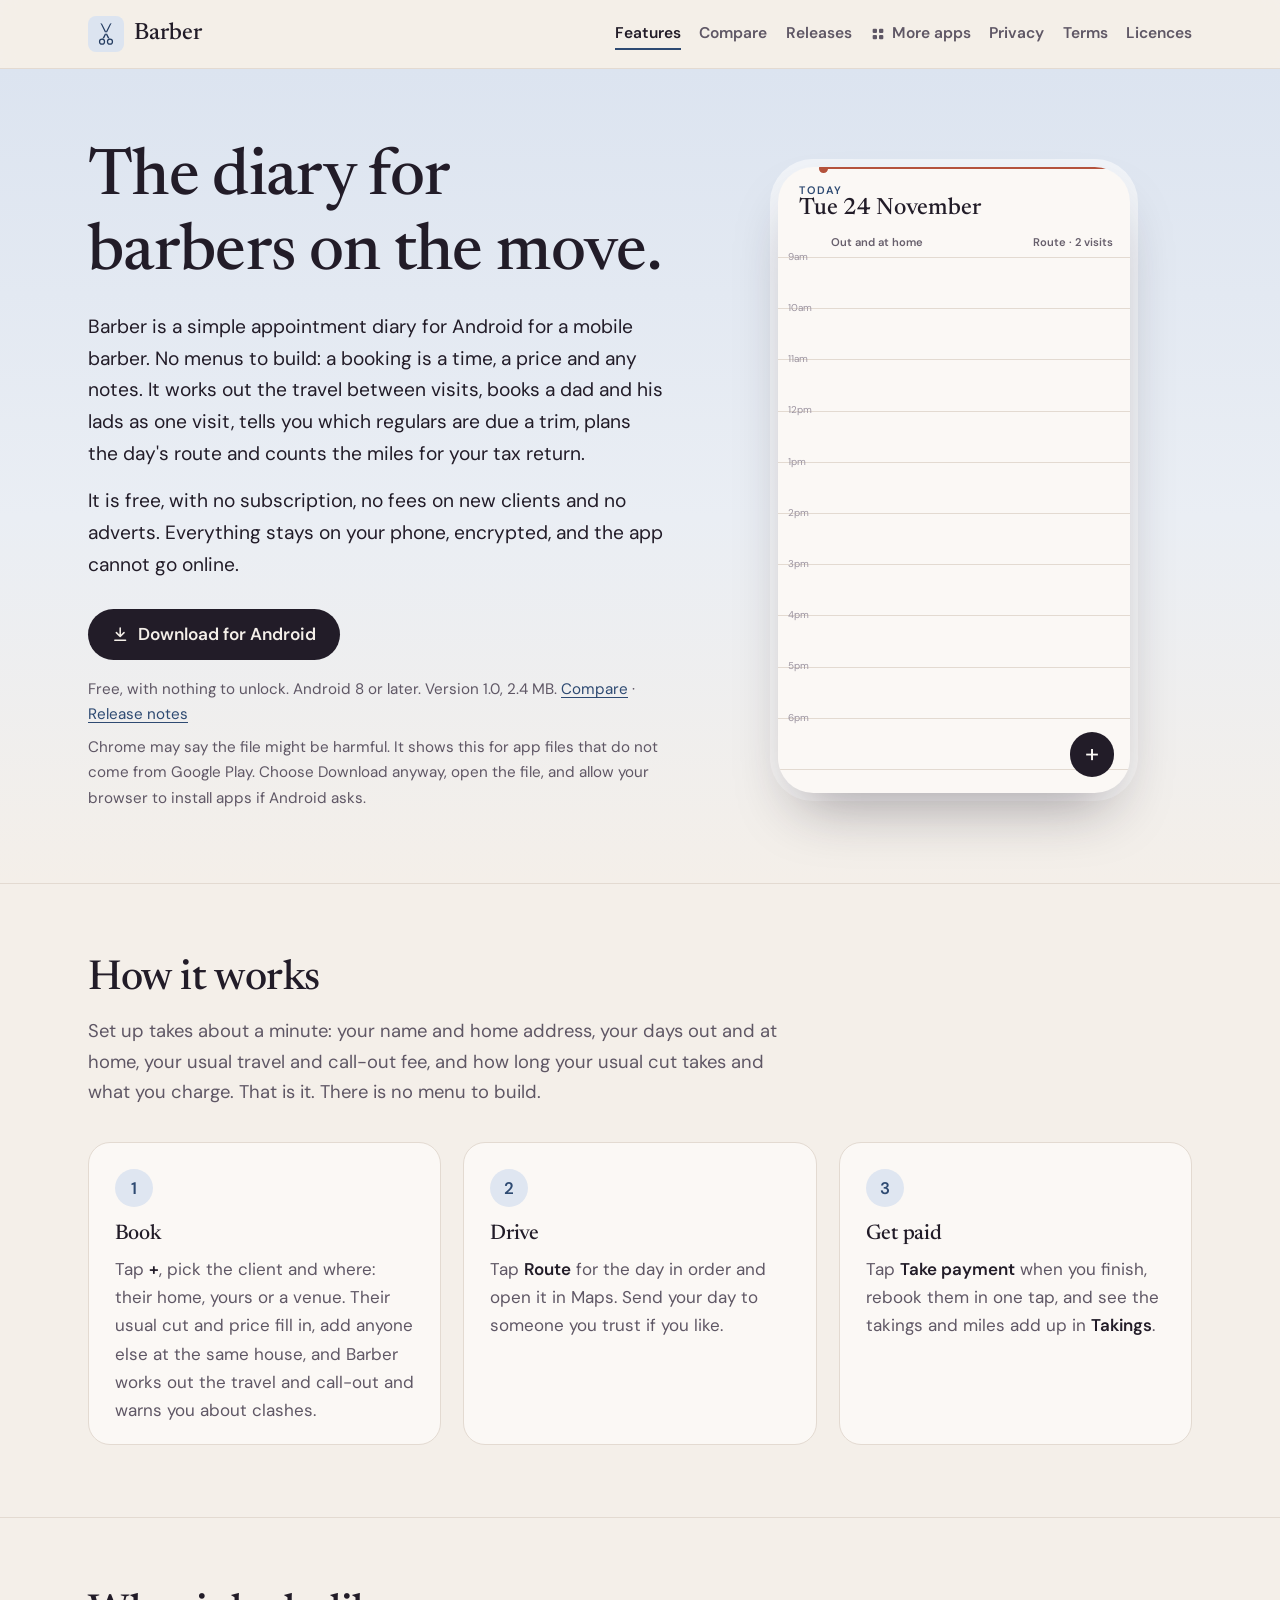
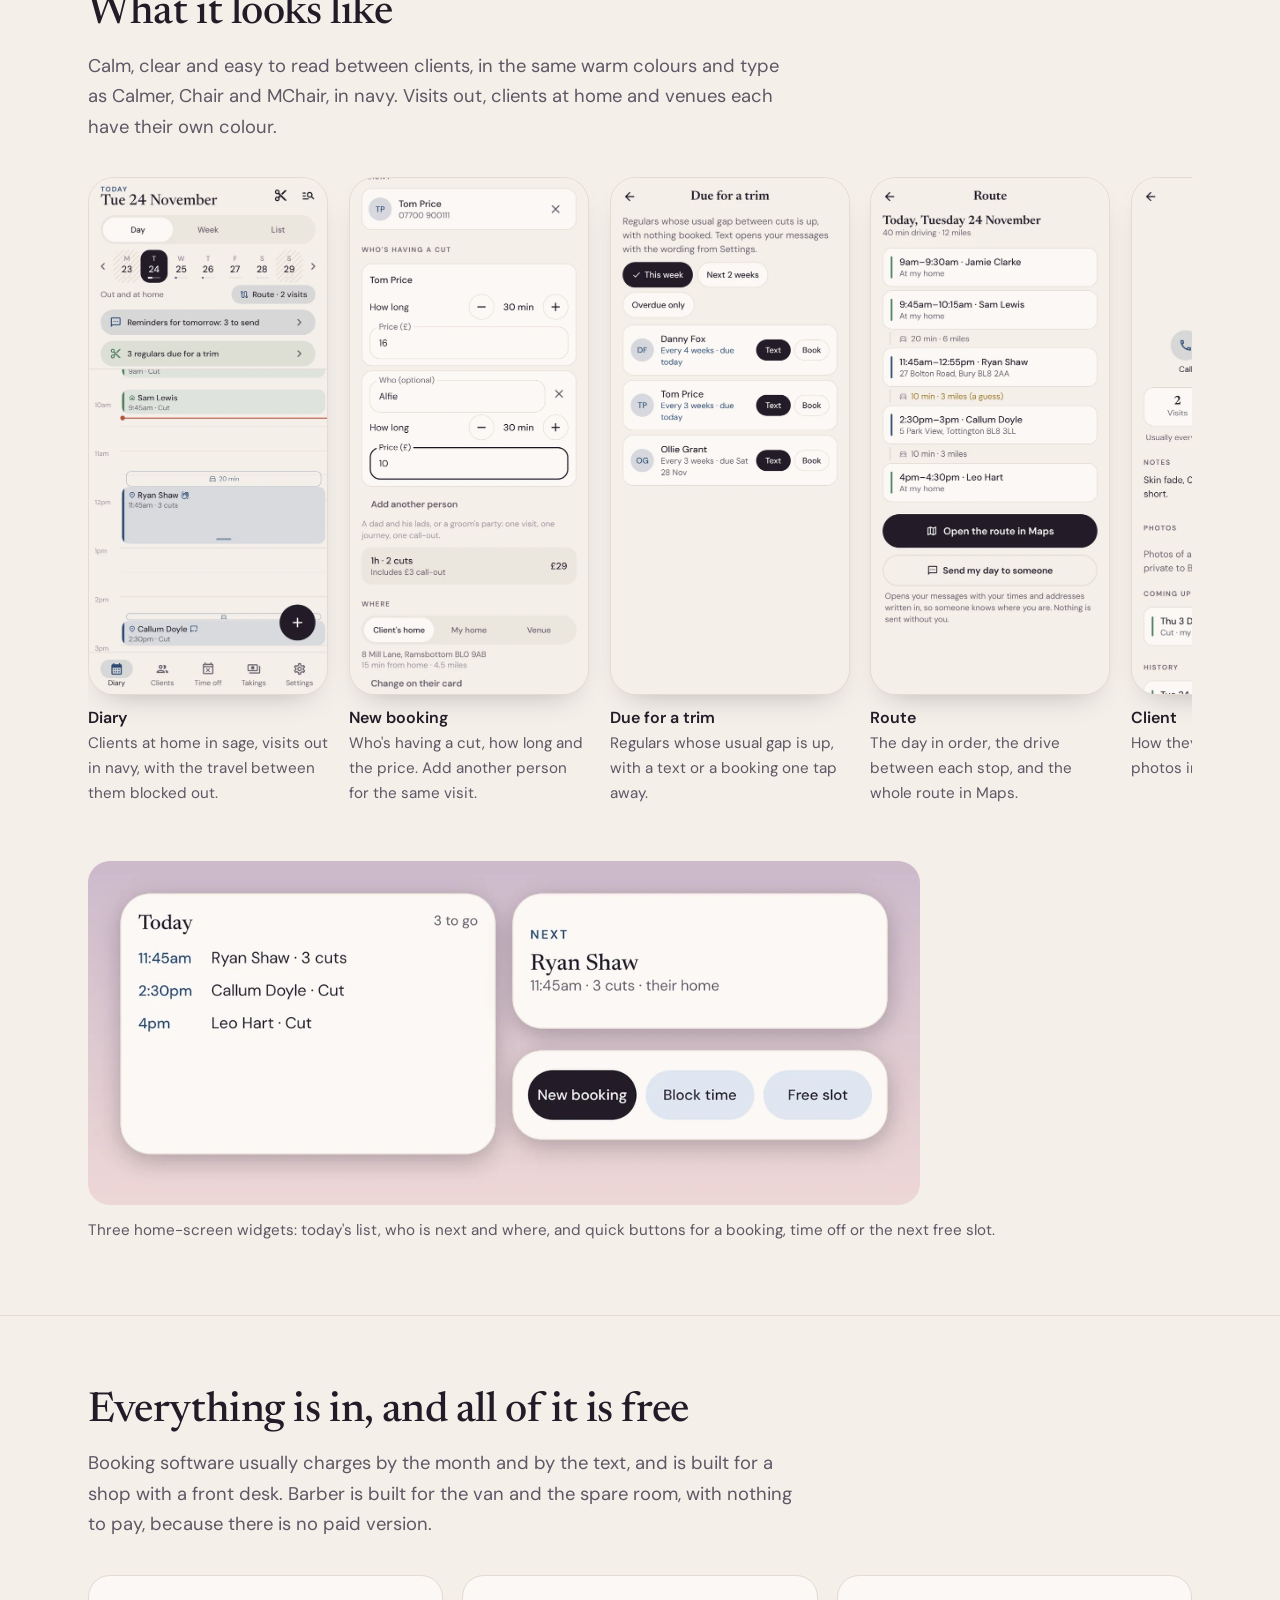
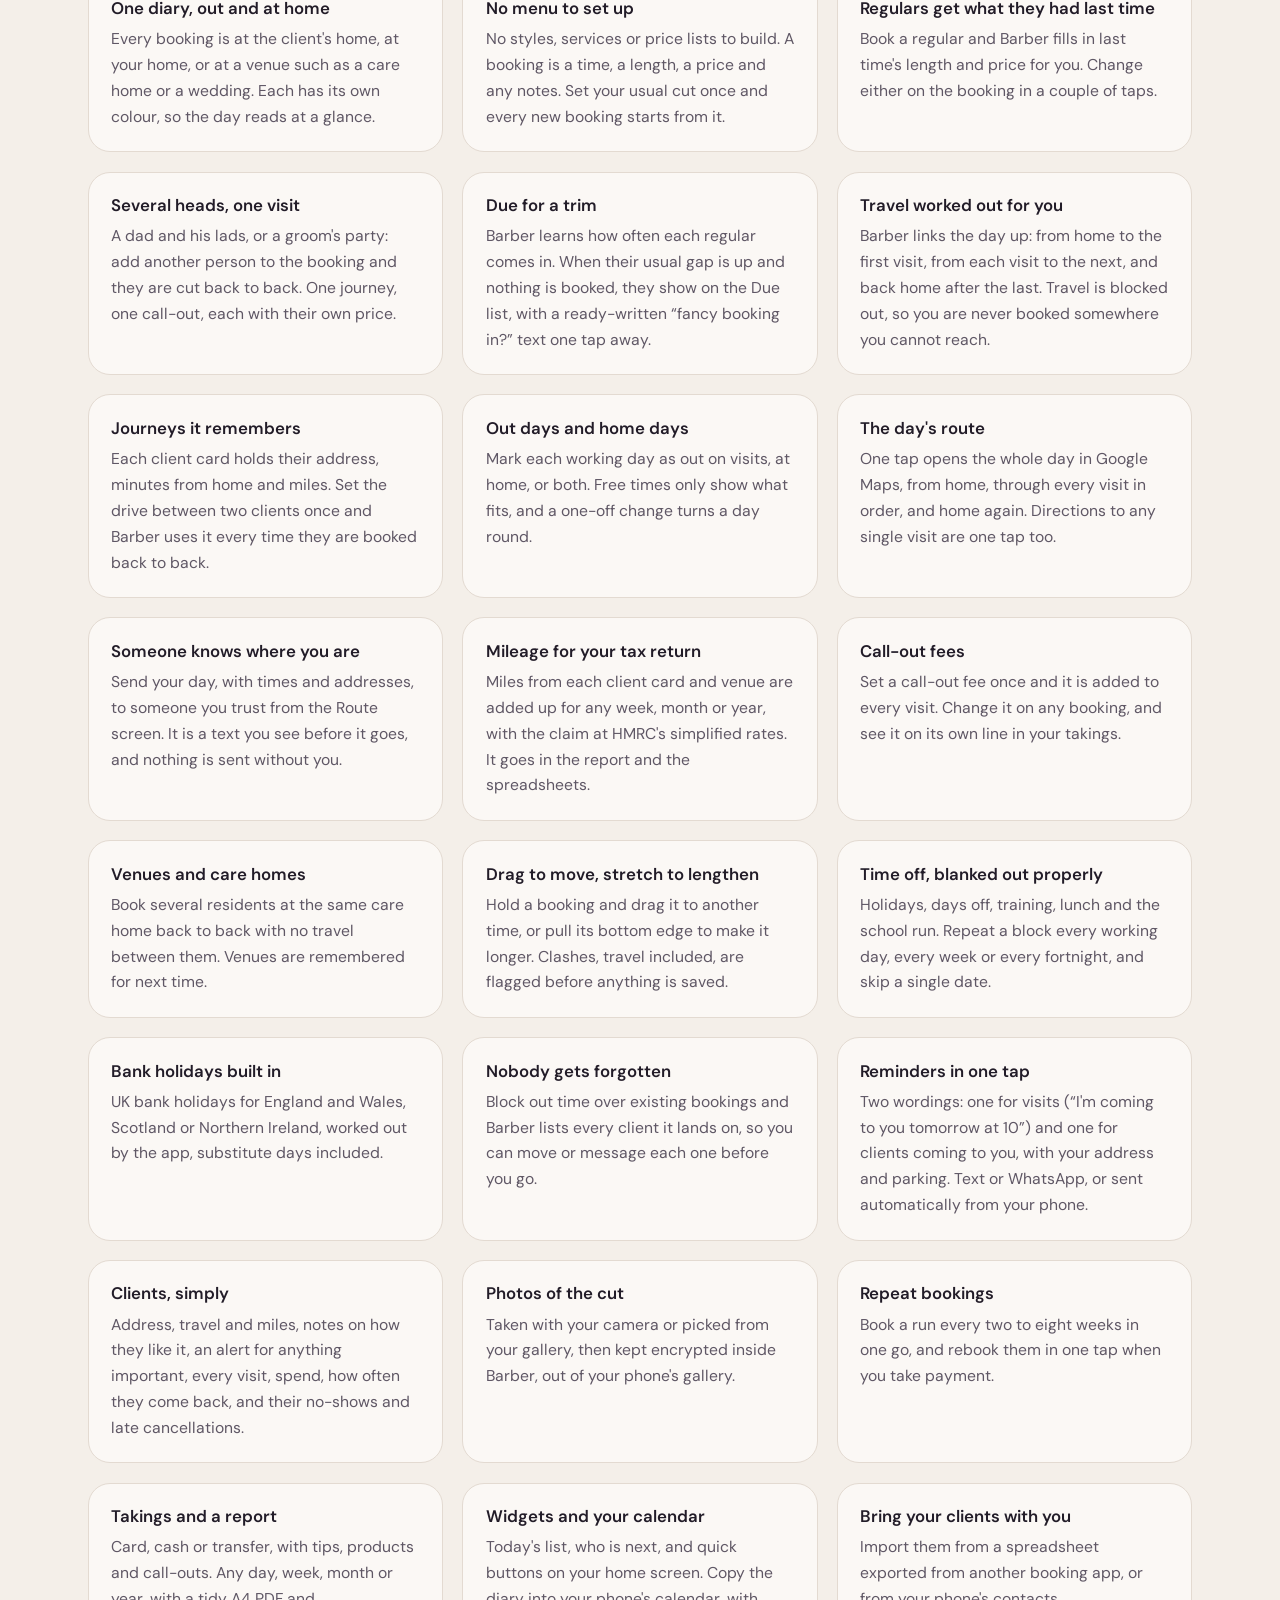
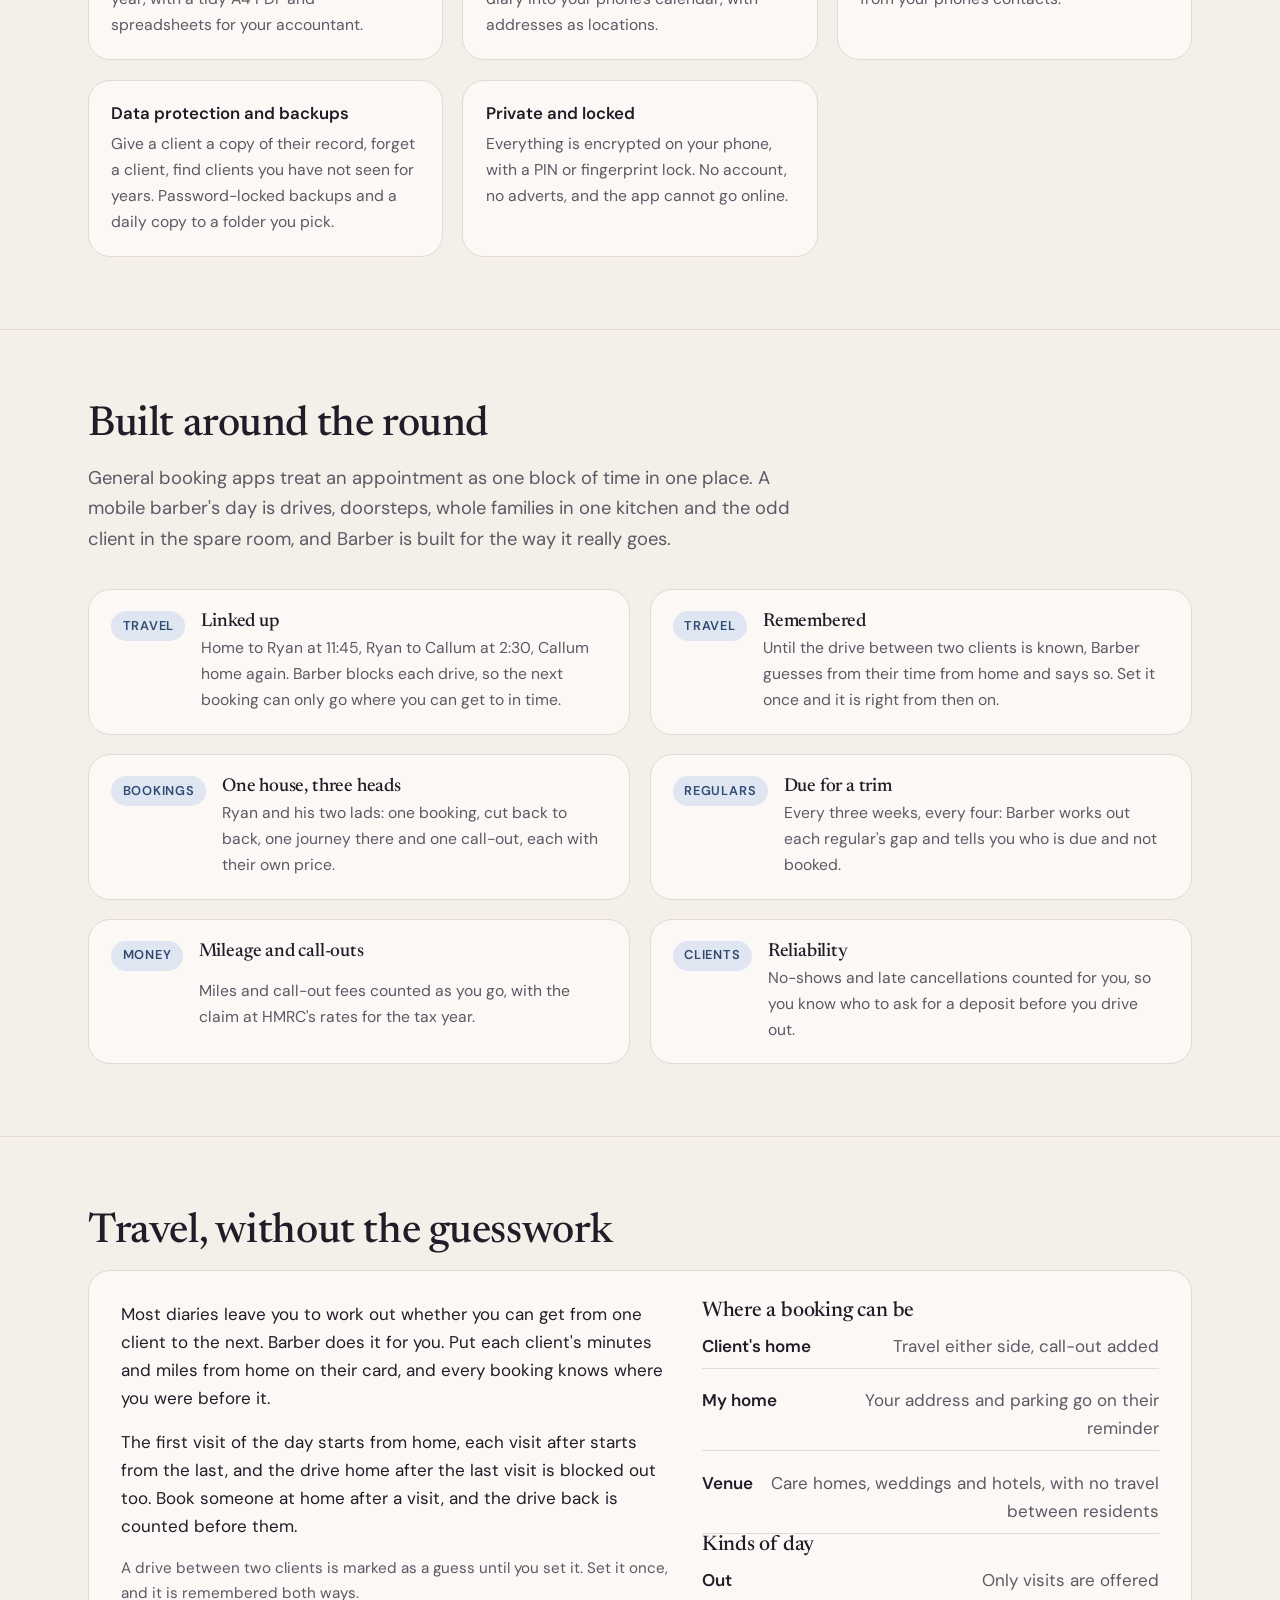
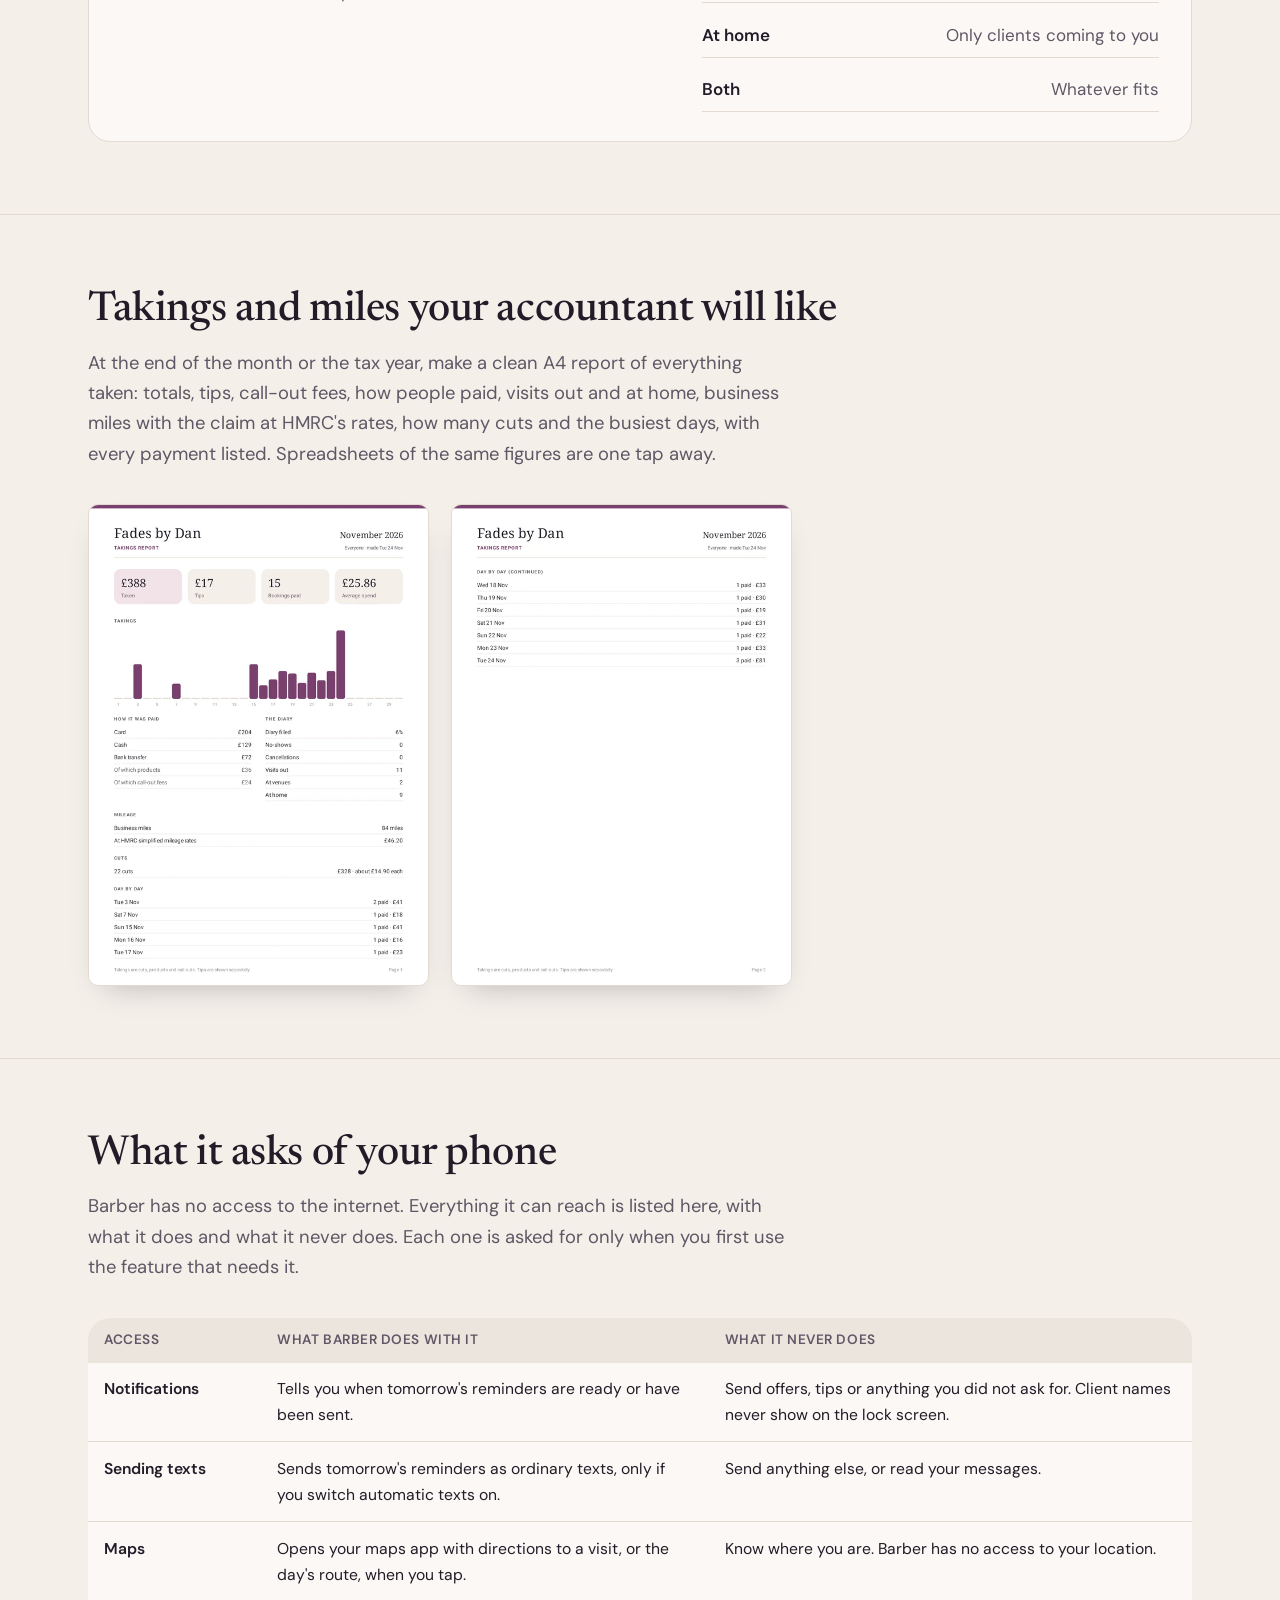
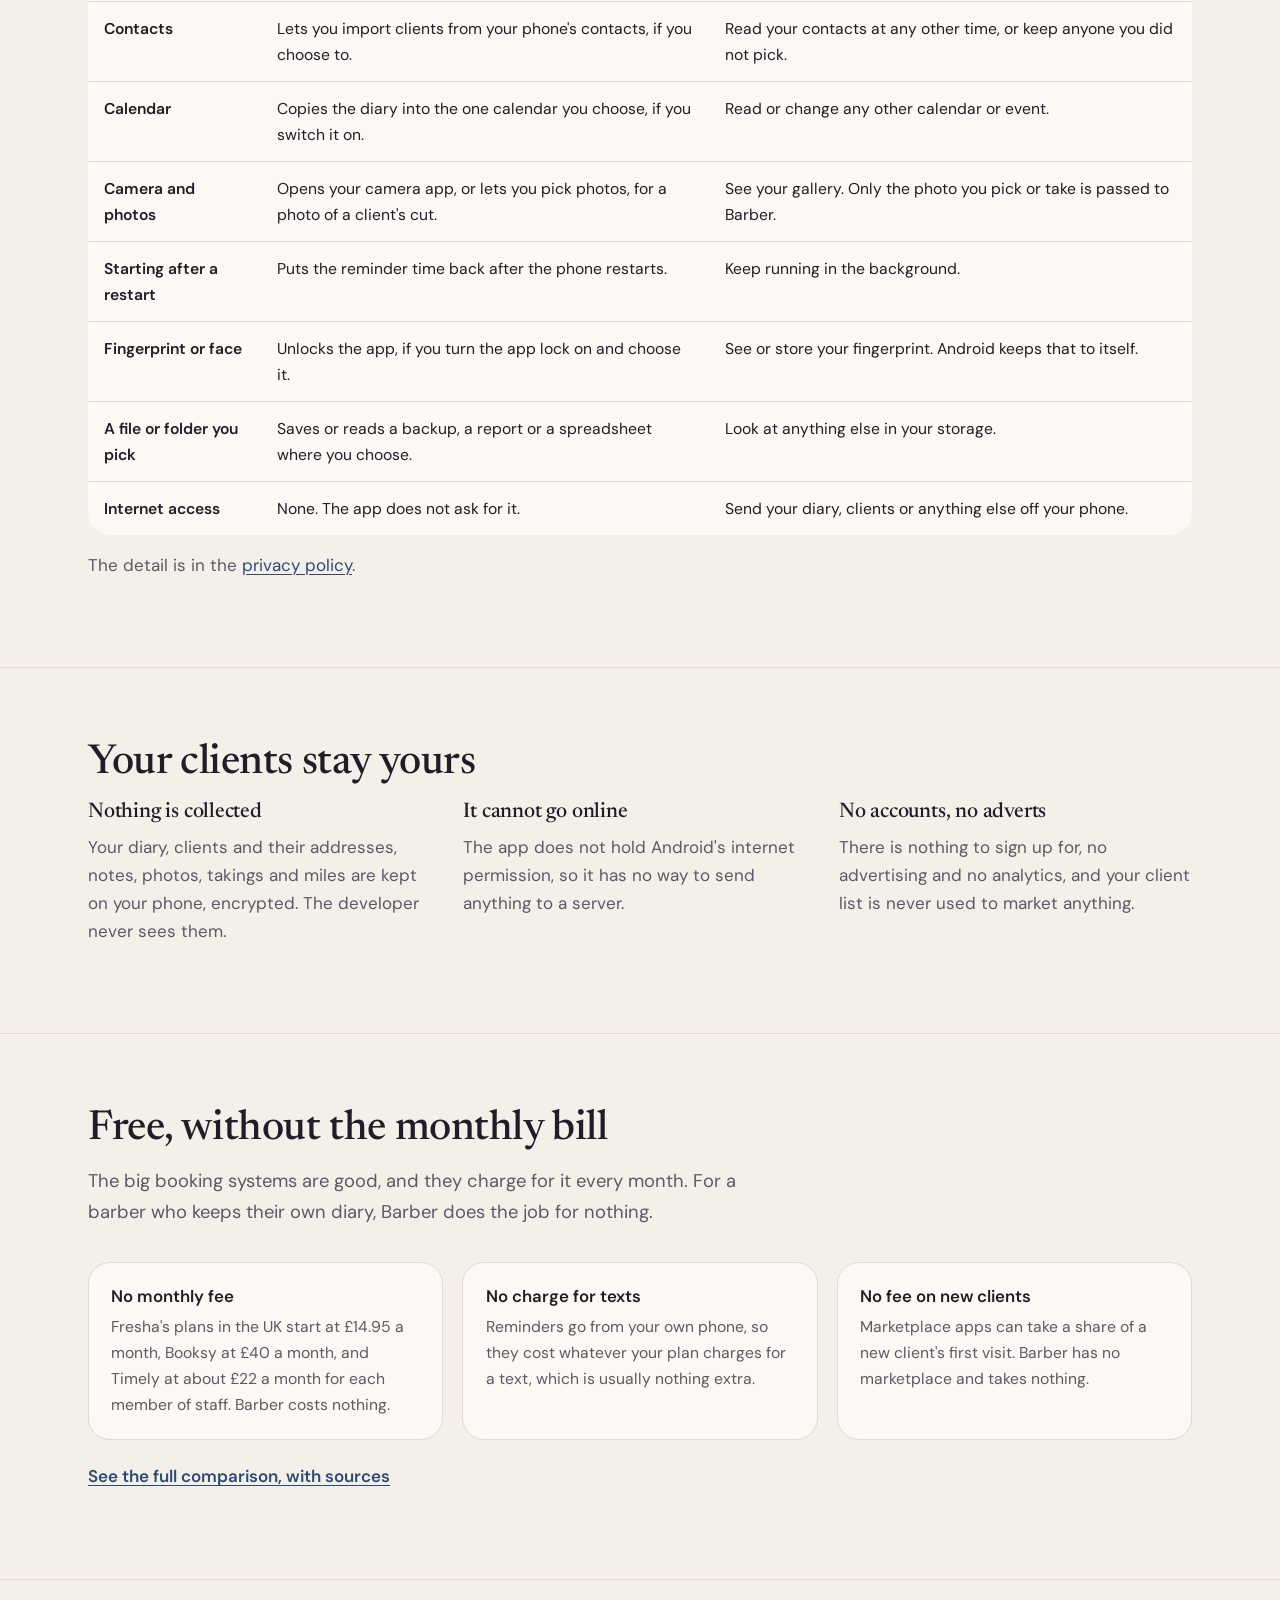
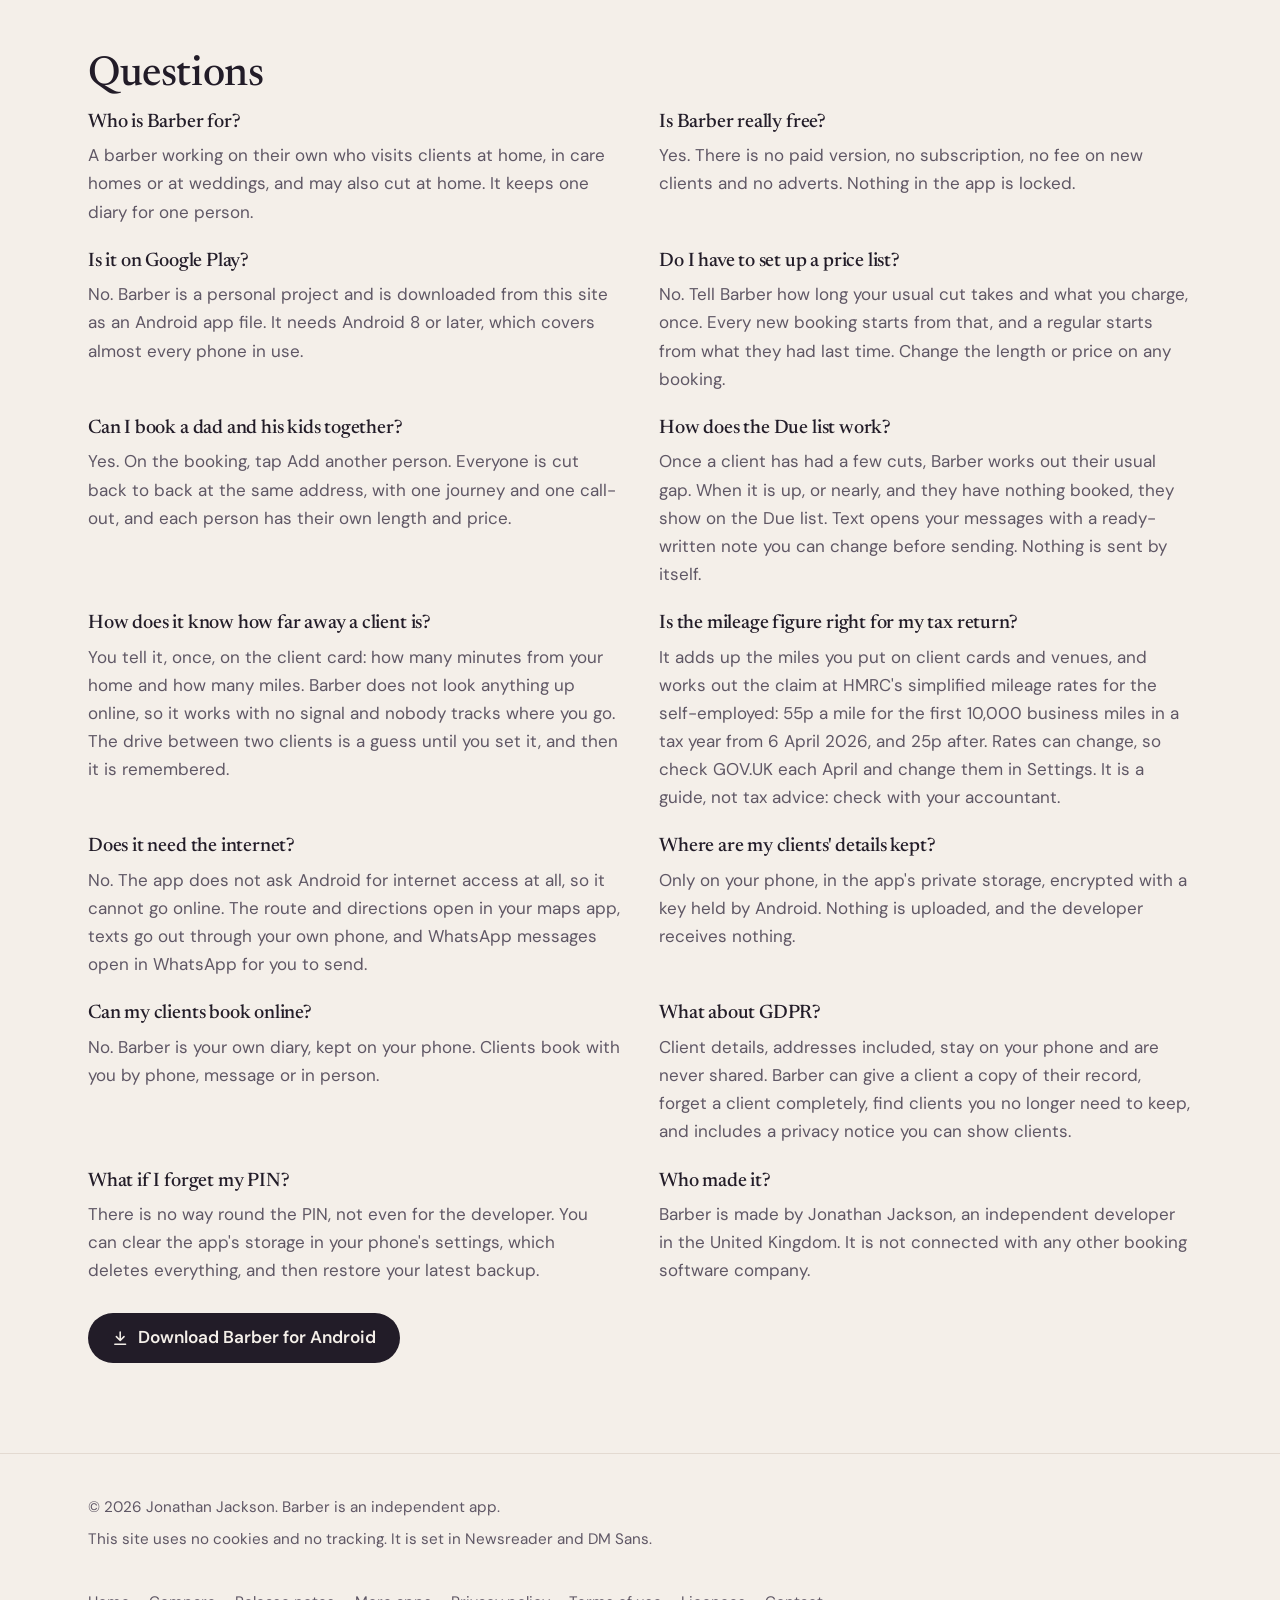
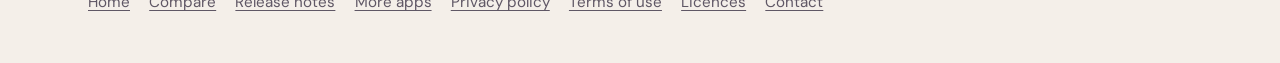
==== index.html @ 3f48601d "Barber website" ====
<!DOCTYPE html>
<html lang="en-GB">
<head>
<meta charset="utf-8">
<meta name="viewport" content="width=device-width, initial-scale=1">
<title>Barber: the free appointment diary for mobile barbers, for Android</title>
<meta name="description" content="Barber is a free, simple appointment diary for mobile barbers on Android. No menu to set up, several heads on one visit, regulars due a trim, travel between visits, the day&#x27;s route, mileage at HMRC rates and call-out fees. No subscription, no adverts, no account.">
<meta name="author" content="Jonathan Jackson">
<link rel="canonical" href="https://customgpter.github.io/barber/">
<meta name="theme-color" content="#f4efe9" media="(prefers-color-scheme: light)">
<meta name="theme-color" content="#17141b" media="(prefers-color-scheme: dark)">
<meta property="og:type" content="website">
<meta property="og:site_name" content="Barber">
<meta property="og:title" content="Barber: the free appointment diary for mobile barbers, for Android">
<meta property="og:description" content="Barber is a free, simple appointment diary for mobile barbers on Android. No menu to set up, several heads on one visit, regulars due a trim, travel between visits, the day&#x27;s route, mileage at HMRC rates and call-out fees. No subscription, no adverts, no account.">
<meta property="og:url" content="https://customgpter.github.io/barber/">
<meta property="og:image" content="https://customgpter.github.io/barber/assets/og.png">
<meta property="og:image:width" content="1200">
<meta property="og:image:height" content="630">
<meta property="og:image:alt" content="The Barber icon and name beside its diary and client screens">
<meta property="og:locale" content="en_GB">
<meta name="twitter:card" content="summary_large_image">
<link rel="icon" href="assets/favicon.svg" type="image/svg+xml">
<link rel="apple-touch-icon" href="assets/apple-touch-icon.png">
<link rel="preload" href="assets/fonts/newsreader-500.woff2" as="font" type="font/woff2" crossorigin>
<link rel="preload" href="assets/fonts/dmsans-400.woff2" as="font" type="font/woff2" crossorigin>
<link rel="stylesheet" href="assets/site.css?v=1">
<script type="application/ld+json">{"@context":"https://schema.org","@type":"SoftwareApplication","name":"Barber","url":"https://customgpter.github.io/barber/","description":"Barber is a free, simple appointment diary for mobile barbers on Android: visits out, clients at home and venues in one diary, no menu to set up, several people on one visit, a Due for a trim list, travel between visits worked out, out days and home days, the day's route in Maps, mileage at HMRC rates, call-out fees, photos, takings with a PDF report, widgets and password-locked backups. It cannot go online.","applicationCategory":"BusinessApplication","applicationSubCategory":"Mobile barber appointment diary","operatingSystem":"Android 8.0 or later","softwareVersion":"1.0","downloadUrl":"https://github.com/CustomGPTer/barber/releases/latest/download/Barber.apk","releaseNotes":"https://customgpter.github.io/barber/releases.html","offers":{"@type":"Offer","price":"0","priceCurrency":"GBP"},"inLanguage":"en-GB","image":"https://customgpter.github.io/barber/assets/og.png","screenshot":["https://customgpter.github.io/barber/assets/shots/diary.webp","https://customgpter.github.io/barber/assets/shots/booking.webp","https://customgpter.github.io/barber/assets/shots/due.webp","https://customgpter.github.io/barber/assets/shots/route.webp"],"featureList":["One diary, out and at home","No menu to set up","Regulars get what they had last time","Several heads, one visit","Due for a trim","Travel worked out for you","Journeys it remembers","Out days and home days","The day's route","Someone knows where you are","Mileage for your tax return","Call-out fees","Venues and care homes","Drag to move, stretch to lengthen","Time off, blanked out properly","Bank holidays built in","Nobody gets forgotten","Reminders in one tap","Clients, simply","Photos of the cut","Repeat bookings","Takings and a report","Widgets and your calendar","Bring your clients with you","Data protection and backups","Private and locked","No adverts, no account, no internet access"],"author":{"@type":"Person","name":"Jonathan Jackson"}}</script>
<script type="application/ld+json">{"@context":"https://schema.org","@type":"WebSite","name":"Barber","url":"https://customgpter.github.io/barber/","inLanguage":"en-GB"}</script>
<script type="application/ld+json">{"@context":"https://schema.org","@type":"FAQPage","mainEntity":[{"@type":"Question","name":"Who is Barber for?","acceptedAnswer":{"@type":"Answer","text":"A barber working on their own who visits clients at home, in care homes or at weddings, and may also cut at home. It keeps one diary for one person."}},{"@type":"Question","name":"Is Barber really free?","acceptedAnswer":{"@type":"Answer","text":"Yes. There is no paid version, no subscription, no fee on new clients and no adverts. Nothing in the app is locked."}},{"@type":"Question","name":"Is it on Google Play?","acceptedAnswer":{"@type":"Answer","text":"No. Barber is a personal project and is downloaded from this site as an Android app file. It needs Android 8 or later, which covers almost every phone in use."}},{"@type":"Question","name":"Do I have to set up a price list?","acceptedAnswer":{"@type":"Answer","text":"No. Tell Barber how long your usual cut takes and what you charge, once. Every new booking starts from that, and a regular starts from what they had last time. Change the length or price on any booking."}},{"@type":"Question","name":"Can I book a dad and his kids together?","acceptedAnswer":{"@type":"Answer","text":"Yes. On the booking, tap Add another person. Everyone is cut back to back at the same address, with one journey and one call-out, and each person has their own length and price."}},{"@type":"Question","name":"How does the Due list work?","acceptedAnswer":{"@type":"Answer","text":"Once a client has had a few cuts, Barber works out their usual gap. When it is up, or nearly, and they have nothing booked, they show on the Due list. Text opens your messages with a ready-written note you can change before sending. Nothing is sent by itself."}},{"@type":"Question","name":"How does it know how far away a client is?","acceptedAnswer":{"@type":"Answer","text":"You tell it, once, on the client card: how many minutes from your home and how many miles. Barber does not look anything up online, so it works with no signal and nobody tracks where you go. The drive between two clients is a guess until you set it, and then it is remembered."}},{"@type":"Question","name":"Is the mileage figure right for my tax return?","acceptedAnswer":{"@type":"Answer","text":"It adds up the miles you put on client cards and venues, and works out the claim at HMRC's simplified mileage rates for the self-employed: 55p a mile for the first 10,000 business miles in a tax year from 6 April 2026, and 25p after. Rates can change, so check GOV.UK each April and change them in Settings. It is a guide, not tax advice: check with your accountant."}},{"@type":"Question","name":"Does it need the internet?","acceptedAnswer":{"@type":"Answer","text":"No. The app does not ask Android for internet access at all, so it cannot go online. The route and directions open in your maps app, texts go out through your own phone, and WhatsApp messages open in WhatsApp for you to send."}},{"@type":"Question","name":"Where are my clients' details kept?","acceptedAnswer":{"@type":"Answer","text":"Only on your phone, in the app's private storage, encrypted with a key held by Android. Nothing is uploaded, and the developer receives nothing."}},{"@type":"Question","name":"Can my clients book online?","acceptedAnswer":{"@type":"Answer","text":"No. Barber is your own diary, kept on your phone. Clients book with you by phone, message or in person."}},{"@type":"Question","name":"What about GDPR?","acceptedAnswer":{"@type":"Answer","text":"Client details, addresses included, stay on your phone and are never shared. Barber can give a client a copy of their record, forget a client completely, find clients you no longer need to keep, and includes a privacy notice you can show clients."}},{"@type":"Question","name":"What if I forget my PIN?","acceptedAnswer":{"@type":"Answer","text":"There is no way round the PIN, not even for the developer. You can clear the app's storage in your phone's settings, which deletes everything, and then restore your latest backup."}},{"@type":"Question","name":"Who made it?","acceptedAnswer":{"@type":"Answer","text":"Barber is made by Jonathan Jackson, an independent developer in the United Kingdom. It is not connected with any other booking software company."}}]}</script>
</head>
<body>
<a class="skip" href="#main">Skip to content</a>
<header class="masthead">
<div class="wrap">
<a class="brand" href="./" aria-label="Barber home"><svg viewBox="0 0 108 108" aria-hidden="true"><rect width="108" height="108" rx="24" fill="#DCE4F0"/><g transform="translate(54 54) scale(1.25) translate(-54 -52)"><path fill="#243C61" fill-rule="evenodd" d="M37 70.5a7.5 7.5 0 1 0 15 0a7.5 7.5 0 1 0-15 0zM40 70.5a4.5 4.5 0 1 0 9 0a4.5 4.5 0 1 0-9 0zM56 70.5a7.5 7.5 0 1 0 15 0a7.5 7.5 0 1 0-15 0zM59 70.5a4.5 4.5 0 1 0 9 0a4.5 4.5 0 1 0-9 0z"/><path fill="#243C61" d="M45.2 63.6 49.6 62.2 67.4 25.6 63.6 27.2zM62.8 63.6 58.4 62.2 40.6 25.6 44.4 27.2z"/><circle cx="54" cy="49.8" r="1.8" fill="#DCE4F0"/></g></svg><span>Barber</span></a>
<nav aria-label="Main"><ul><li><a href="./#features" aria-current="page">Features</a></li><li><a href="compare.html">Compare</a></li><li><a href="releases.html">Releases</a></li><li><a class="more-apps" href="more-apps.html"><svg viewBox="0 0 24 24" aria-hidden="true"><rect x="4" y="4" width="6.5" height="6.5" rx="1.6"/><rect x="13.5" y="4" width="6.5" height="6.5" rx="1.6"/><rect x="4" y="13.5" width="6.5" height="6.5" rx="1.6"/><rect x="13.5" y="13.5" width="6.5" height="6.5" rx="1.6"/></svg>More apps</a></li><li><a href="privacy.html">Privacy</a></li><li><a href="terms.html">Terms</a></li><li><a href="licences.html">Licences</a></li></ul></nav>
</div>
</header>
<main id="main">
<div class="hero">
<div class="wrap hero-grid">
<div class="hero-copy">
<h1>The diary for barbers on the move.</h1>
<p class="lede">Barber is a simple appointment diary for Android for a mobile barber. No menus to build: a booking is a time, a price and any notes. It works out the travel between visits, books a dad and his lads as one visit, tells you which regulars are due a trim, plans the day's route and counts the miles for your tax return.</p>
<p class="lede">It is free, with no subscription, no fees on new clients and no adverts. Everything stays on your phone, encrypted, and the app cannot go online.</p>
<p class="get"><a class="button" href="https://github.com/CustomGPTer/barber/releases/latest/download/Barber.apk"><svg viewBox="0 0 24 24" aria-hidden="true" fill="none" stroke="currentColor" stroke-width="2" stroke-linecap="round" stroke-linejoin="round"><path d="M12 4v11M7 10l5 5 5-5M5 20h14"/></svg>Download for Android</a></p>
<p class="facts">Free, with nothing to unlock. Android 8 or later. Version 1.0, 2.4 MB. <a href="compare.html">Compare</a> &middot; <a href="releases.html">Release notes</a></p>
<p class="facts">Chrome may say the file might be harmful. It shows this for app files that do not come from Google Play. Choose Download anyway, open the file, and allow your browser to install apps if Android asks.</p>
</div>
<div class="demo" role="img" aria-label="Barber's diary for one day. Bookings appear one by one: two cuts at home, a 20 minute drive, three cuts at one client's house, a 10 minute drive to the next client, a cut, the drive home, and a cut at home. A red line shows the time now.">
<div class="top">TODAY</div>
<div class="date">Tue 24 November</div>
<div class="cols"><span>Out and at home</span><span style="text-align:right;padding-right:.4rem">Route · 2 visits</span></div>
<div class="grid"></div><i class="hr" style="top:5.30rem">9am</i><i class="hr" style="top:8.50rem">10am</i><i class="hr" style="top:11.70rem">11am</i><i class="hr" style="top:14.90rem">12pm</i><i class="hr" style="top:18.10rem">1pm</i><i class="hr" style="top:21.30rem">2pm</i><i class="hr" style="top:24.50rem">3pm</i><i class="hr" style="top:27.70rem">4pm</i><i class="hr" style="top:30.90rem">5pm</i><i class="hr" style="top:34.10rem">6pm</i><div class="bk sage" style="left:14%;right:3%;top:5.60rem;height:1.40rem;animation-delay:0s"><span style="position:relative">Jamie Clarke</span></div><div class="bk sage" style="left:14%;right:3%;top:8.00rem;height:1.40rem;animation-delay:0.2s"><span style="position:relative">Sam Lewis</span></div><div class="trav" style="left:18%;right:7%;top:13.34rem;height:0.86rem;animation-delay:0.4s">20 min</div><div class="bk rose" style="left:14%;right:3%;top:14.40rem;height:3.54rem;animation-delay:0.5s"><span style="position:relative">Ryan Shaw<small>3 cuts · Bolton Road</small></span></div><div class="trav" style="left:18%;right:7%;top:22.66rem;height:0.34rem;animation-delay:0.8s">10 min</div><div class="bk rose" style="left:14%;right:3%;top:23.20rem;height:1.40rem;animation-delay:0.9s"><span style="position:relative">Callum Doyle</span></div><div class="trav" style="left:18%;right:7%;top:25.06rem;height:0.34rem;animation-delay:1.1s">10 min home</div><div class="bk sage" style="left:14%;right:3%;top:28.00rem;height:1.40rem;animation-delay:1.2s"><span style="position:relative">Leo Hart</span></div>
<div class="now"></div>
<div class="fab" aria-hidden="true">+</div>
</div>
</div>
</div>

<section id="how" aria-labelledby="how-h">
<div class="wrap">
<h2 id="how-h">How it works</h2>
<p class="intro">Set up takes about a minute: your name and home address, your days out and at home, your usual travel and call-out fee, and how long your usual cut takes and what you charge. That is it. There is no menu to build.</p>
<ol class="steps">
<li><h3>Book</h3><p>Tap <span class="path">+</span>, pick the client and where: their home, yours or a venue. Their usual cut and price fill in, add anyone else at the same house, and Barber works out the travel and call-out and warns you about clashes.</p></li>
<li><h3>Drive</h3><p>Tap <span class="path">Route</span> for the day in order and open it in Maps. Send your day to someone you trust if you like.</p></li>
<li><h3>Get paid</h3><p>Tap <span class="path">Take payment</span> when you finish, rebook them in one tap, and see the takings and miles add up in <span class="path">Takings</span>.</p></li>
</ol>
</div>
</section>

<section id="screens" aria-labelledby="screens-h">
<div class="wrap">
<h2 id="screens-h">What it looks like</h2>
<p class="intro">Calm, clear and easy to read between clients, in the same warm colours and type as Calmer, Chair and MChair, in navy. Visits out, clients at home and venues each have their own colour.</p>
<ul class="shots"><li><figure><img src="assets/shots/diary.webp" width="540" height="1170" alt="Diary: Clients at home in sage, visits out in navy, with the travel between them blocked out."><figcaption><strong>Diary</strong>Clients at home in sage, visits out in navy, with the travel between them blocked out.</figcaption></figure></li><li><figure><img src="assets/shots/booking.webp" width="540" height="1170" alt="New booking: Who&#x27;s having a cut, how long and the price. Add another person for the same visit."><figcaption><strong>New booking</strong>Who&#x27;s having a cut, how long and the price. Add another person for the same visit.</figcaption></figure></li><li><figure><img src="assets/shots/due.webp" width="540" height="1170" alt="Due for a trim: Regulars whose usual gap is up, with a text or a booking one tap away."><figcaption><strong>Due for a trim</strong>Regulars whose usual gap is up, with a text or a booking one tap away.</figcaption></figure></li><li><figure><img src="assets/shots/route.webp" width="540" height="1170" alt="Route: The day in order, the drive between each stop, and the whole route in Maps." loading="lazy"><figcaption><strong>Route</strong>The day in order, the drive between each stop, and the whole route in Maps.</figcaption></figure></li><li><figure><img src="assets/shots/client.webp" width="540" height="1170" alt="Client: How they like it, visits, spend and photos in one place." loading="lazy"><figcaption><strong>Client</strong>How they like it, visits, spend and photos in one place.</figcaption></figure></li><li><figure><img src="assets/shots/hours.webp" width="540" height="1170" alt="Working hours: Out days, home days, or both, day by day." loading="lazy"><figcaption><strong>Working hours</strong>Out days, home days, or both, day by day.</figcaption></figure></li><li><figure><img src="assets/shots/takings.webp" width="540" height="1170" alt="Takings: Takings, call-outs, visits out and at home, and the miles." loading="lazy"><figcaption><strong>Takings</strong>Takings, call-outs, visits out and at home, and the miles.</figcaption></figure></li><li><figure><img src="assets/shots/week.webp" width="540" height="1170" alt="Week: The whole week at a glance, time off and bank holidays shaded." loading="lazy"><figcaption><strong>Week</strong>The whole week at a glance, time off and bank holidays shaded.</figcaption></figure></li><li><figure><img src="assets/shots/dark.webp" width="540" height="1170" alt="Dark theme: The same diary in a softer, darker look for late finishes." loading="lazy"><figcaption><strong>Dark theme</strong>The same diary in a softer, darker look for late finishes.</figcaption></figure></li></ul>
<figure class="wide-shot"><img src="assets/shots/widgets.webp" width="1040" height="430" alt="Barber's widgets on a home screen: today's list of appointments, the next client and where, and buttons for New booking, Block time and Free slot" loading="lazy"><figcaption>Three home-screen widgets: today's list, who is next and where, and quick buttons for a booking, time off or the next free slot.</figcaption></figure>
</div>
</section>

<section id="features" aria-labelledby="features-h">
<div class="wrap">
<h2 id="features-h">Everything is in, and all of it is free</h2>
<p class="intro">Booking software usually charges by the month and by the text, and is built for a shop with a front desk. Barber is built for the van and the spare room, with nothing to pay, because there is no paid version.</p>
<dl class="features"><div><dt>One diary, out and at home</dt><dd>Every booking is at the client&#x27;s home, at your home, or at a venue such as a care home or a wedding. Each has its own colour, so the day reads at a glance.</dd></div><div><dt>No menu to set up</dt><dd>No styles, services or price lists to build. A booking is a time, a length, a price and any notes. Set your usual cut once and every new booking starts from it.</dd></div><div><dt>Regulars get what they had last time</dt><dd>Book a regular and Barber fills in last time&#x27;s length and price for you. Change either on the booking in a couple of taps.</dd></div><div><dt>Several heads, one visit</dt><dd>A dad and his lads, or a groom&#x27;s party: add another person to the booking and they are cut back to back. One journey, one call-out, each with their own price.</dd></div><div><dt>Due for a trim</dt><dd>Barber learns how often each regular comes in. When their usual gap is up and nothing is booked, they show on the Due list, with a ready-written “fancy booking in?” text one tap away.</dd></div><div><dt>Travel worked out for you</dt><dd>Barber links the day up: from home to the first visit, from each visit to the next, and back home after the last. Travel is blocked out, so you are never booked somewhere you cannot reach.</dd></div><div><dt>Journeys it remembers</dt><dd>Each client card holds their address, minutes from home and miles. Set the drive between two clients once and Barber uses it every time they are booked back to back.</dd></div><div><dt>Out days and home days</dt><dd>Mark each working day as out on visits, at home, or both. Free times only show what fits, and a one-off change turns a day round.</dd></div><div><dt>The day&#x27;s route</dt><dd>One tap opens the whole day in Google Maps, from home, through every visit in order, and home again. Directions to any single visit are one tap too.</dd></div><div><dt>Someone knows where you are</dt><dd>Send your day, with times and addresses, to someone you trust from the Route screen. It is a text you see before it goes, and nothing is sent without you.</dd></div><div><dt>Mileage for your tax return</dt><dd>Miles from each client card and venue are added up for any week, month or year, with the claim at HMRC&#x27;s simplified rates. It goes in the report and the spreadsheets.</dd></div><div><dt>Call-out fees</dt><dd>Set a call-out fee once and it is added to every visit. Change it on any booking, and see it on its own line in your takings.</dd></div><div><dt>Venues and care homes</dt><dd>Book several residents at the same care home back to back with no travel between them. Venues are remembered for next time.</dd></div><div><dt>Drag to move, stretch to lengthen</dt><dd>Hold a booking and drag it to another time, or pull its bottom edge to make it longer. Clashes, travel included, are flagged before anything is saved.</dd></div><div><dt>Time off, blanked out properly</dt><dd>Holidays, days off, training, lunch and the school run. Repeat a block every working day, every week or every fortnight, and skip a single date.</dd></div><div><dt>Bank holidays built in</dt><dd>UK bank holidays for England and Wales, Scotland or Northern Ireland, worked out by the app, substitute days included.</dd></div><div><dt>Nobody gets forgotten</dt><dd>Block out time over existing bookings and Barber lists every client it lands on, so you can move or message each one before you go.</dd></div><div><dt>Reminders in one tap</dt><dd>Two wordings: one for visits (“I&#x27;m coming to you tomorrow at 10”) and one for clients coming to you, with your address and parking. Text or WhatsApp, or sent automatically from your phone.</dd></div><div><dt>Clients, simply</dt><dd>Address, travel and miles, notes on how they like it, an alert for anything important, every visit, spend, how often they come back, and their no-shows and late cancellations.</dd></div><div><dt>Photos of the cut</dt><dd>Taken with your camera or picked from your gallery, then kept encrypted inside Barber, out of your phone&#x27;s gallery.</dd></div><div><dt>Repeat bookings</dt><dd>Book a run every two to eight weeks in one go, and rebook them in one tap when you take payment.</dd></div><div><dt>Takings and a report</dt><dd>Card, cash or transfer, with tips, products and call-outs. Any day, week, month or year, with a tidy A4 PDF and spreadsheets for your accountant.</dd></div><div><dt>Widgets and your calendar</dt><dd>Today&#x27;s list, who is next, and quick buttons on your home screen. Copy the diary into your phone&#x27;s calendar, with addresses as locations.</dd></div><div><dt>Bring your clients with you</dt><dd>Import them from a spreadsheet exported from another booking app, or from your phone&#x27;s contacts.</dd></div><div><dt>Data protection and backups</dt><dd>Give a client a copy of their record, forget a client, find clients you have not seen for years. Password-locked backups and a daily copy to a folder you pick.</dd></div><div><dt>Private and locked</dt><dd>Everything is encrypted on your phone, with a PIN or fingerprint lock. No account, no adverts, and the app cannot go online.</dd></div></dl>
</div>
</section>

<section id="methods" aria-labelledby="methods-h">
<div class="wrap">
<h2 id="methods-h">Built around the round</h2>
<p class="intro">General booking apps treat an appointment as one block of time in one place. A mobile barber's day is drives, doorsteps, whole families in one kitchen and the odd client in the spare room, and Barber is built for the way it really goes.</p>
<ul class="methods"><li><span class="tag">Travel</span><h3>Linked up</h3><p>Home to Ryan at 11:45, Ryan to Callum at 2:30, Callum home again. Barber blocks each drive, so the next booking can only go where you can get to in time.</p></li><li><span class="tag">Travel</span><h3>Remembered</h3><p>Until the drive between two clients is known, Barber guesses from their time from home and says so. Set it once and it is right from then on.</p></li><li><span class="tag">Bookings</span><h3>One house, three heads</h3><p>Ryan and his two lads: one booking, cut back to back, one journey there and one call-out, each with their own price.</p></li><li><span class="tag">Regulars</span><h3>Due for a trim</h3><p>Every three weeks, every four: Barber works out each regular&#x27;s gap and tells you who is due and not booked.</p></li><li><span class="tag">Money</span><h3>Mileage and call-outs</h3><p>Miles and call-out fees counted as you go, with the claim at HMRC&#x27;s rates for the tax year.</p></li><li><span class="tag">Clients</span><h3>Reliability</h3><p>No-shows and late cancellations counted for you, so you know who to ask for a deposit before you drive out.</p></li></ul>
</div>
</section>

<section id="care" aria-labelledby="care-h">
<div class="wrap">
<h2 id="care-h">Travel, without the guesswork</h2>
<div class="care">
<div>
<p>Most diaries leave you to work out whether you can get from one client to the next. Barber does it for you. Put each client's minutes and miles from home on their card, and every booking knows where you were before it.</p>
<p>The first visit of the day starts from home, each visit after starts from the last, and the drive home after the last visit is blocked out too. Book someone at home after a visit, and the drive back is counted before them.</p>
<p class="note">A drive between two clients is marked as a guess until you set it. Set it once, and it is remembered both ways.</p>
</div>
<div>
<h3>Where a booking can be</h3>
<ul class="lines">
<li><b>Client's home</b><span>Travel either side, call-out added</span></li>
<li><b>My home</b><span>Your address and parking go on their reminder</span></li>
<li><b>Venue</b><span>Care homes, weddings and hotels, with no travel between residents</span></li>
</ul>
<h3>Kinds of day</h3>
<ul class="lines">
<li><b>Out</b><span>Only visits are offered</span></li>
<li><b>At home</b><span>Only clients coming to you</span></li>
<li><b>Both</b><span>Whatever fits</span></li>
</ul>
</div>
</div>
</div>
</section>

<section id="report" aria-labelledby="report-h">
<div class="wrap">
<h2 id="report-h">Takings and miles your accountant will like</h2>
<p class="intro">At the end of the month or the tax year, make a clean A4 report of everything taken: totals, tips, call-out fees, how people paid, visits out and at home, business miles with the claim at HMRC's rates, how many cuts and the busiest days, with every payment listed. Spreadsheets of the same figures are one tap away.</p>
<div class="report"><img src="assets/shots/report-p1.webp" width="595" height="842" alt="The first page of an Barber takings report: totals, tips, payment methods, a chart by day, visits and mileage" loading="lazy"><img src="assets/shots/report-p2.webp" width="595" height="842" alt="The second page of an Barber takings report: a list of every payment in the month" loading="lazy"></div>
</div>
</section>

<section id="permissions" aria-labelledby="permissions-h">
<div class="wrap">
<h2 id="permissions-h">What it asks of your phone</h2>
<p class="intro">Barber has no access to the internet. Everything it can reach is listed here, with what it does and what it never does. Each one is asked for only when you first use the feature that needs it.</p>
<div class="scroll">
<table>
<thead><tr><th scope="col">Access</th><th scope="col">What Barber does with it</th><th scope="col">What it never does</th></tr></thead>
<tbody>
<tr><th scope="row">Notifications</th><td>Tells you when tomorrow's reminders are ready or have been sent.</td><td>Send offers, tips or anything you did not ask for. Client names never show on the lock screen.</td></tr>
<tr><th scope="row">Sending texts</th><td>Sends tomorrow's reminders as ordinary texts, only if you switch automatic texts on.</td><td>Send anything else, or read your messages.</td></tr>
<tr><th scope="row">Maps</th><td>Opens your maps app with directions to a visit, or the day's route, when you tap.</td><td>Know where you are. Barber has no access to your location.</td></tr>
<tr><th scope="row">Contacts</th><td>Lets you import clients from your phone's contacts, if you choose to.</td><td>Read your contacts at any other time, or keep anyone you did not pick.</td></tr>
<tr><th scope="row">Calendar</th><td>Copies the diary into the one calendar you choose, if you switch it on.</td><td>Read or change any other calendar or event.</td></tr>
<tr><th scope="row">Camera and photos</th><td>Opens your camera app, or lets you pick photos, for a photo of a client's cut.</td><td>See your gallery. Only the photo you pick or take is passed to Barber.</td></tr>
<tr><th scope="row">Starting after a restart</th><td>Puts the reminder time back after the phone restarts.</td><td>Keep running in the background.</td></tr>
<tr><th scope="row">Fingerprint or face</th><td>Unlocks the app, if you turn the app lock on and choose it.</td><td>See or store your fingerprint. Android keeps that to itself.</td></tr>
<tr><th scope="row">A file or folder you pick</th><td>Saves or reads a backup, a report or a spreadsheet where you choose.</td><td>Look at anything else in your storage.</td></tr>
<tr><th scope="row">Internet access</th><td>None. The app does not ask for it.</td><td>Send your diary, clients or anything else off your phone.</td></tr>
</tbody>
</table>
</div>
<p class="after-table">The detail is in the <a href="privacy.html">privacy policy</a>.</p>
</div>
</section>

<section id="privacy" aria-labelledby="privacy-h">
<div class="wrap">
<h2 id="privacy-h">Your clients stay yours</h2>
<ul class="plain">
<li><h3>Nothing is collected</h3><p>Your diary, clients and their addresses, notes, photos, takings and miles are kept on your phone, encrypted. The developer never sees them.</p></li>
<li><h3>It cannot go online</h3><p>The app does not hold Android's internet permission, so it has no way to send anything to a server.</p></li>
<li><h3>No accounts, no adverts</h3><p>There is nothing to sign up for, no advertising and no analytics, and your client list is never used to market anything.</p></li>
</ul>
</div>
</section>

<section id="free" aria-labelledby="free-h">
<div class="wrap">
<h2 id="free-h">Free, without the monthly bill</h2>
<p class="intro">The big booking systems are good, and they charge for it every month. For a barber who keeps their own diary, Barber does the job for nothing.</p>
<dl class="features">
<div><dt>No monthly fee</dt><dd>Fresha's plans in the UK start at £14.95 a month, Booksy at £40 a month, and Timely at about £22 a month for each member of staff. Barber costs nothing.</dd></div>
<div><dt>No charge for texts</dt><dd>Reminders go from your own phone, so they cost whatever your plan charges for a text, which is usually nothing extra.</dd></div>
<div><dt>No fee on new clients</dt><dd>Marketplace apps can take a share of a new client's first visit. Barber has no marketplace and takes nothing.</dd></div>
</dl>
<p class="more"><a href="compare.html">See the full comparison, with sources</a></p>
</div>
</section>

<section id="questions" aria-labelledby="questions-h">
<div class="wrap">
<h2 id="questions-h">Questions</h2>
<div class="faq"><div><h3>Who is Barber for?</h3><p>A barber working on their own who visits clients at home, in care homes or at weddings, and may also cut at home. It keeps one diary for one person.</p></div><div><h3>Is Barber really free?</h3><p>Yes. There is no paid version, no subscription, no fee on new clients and no adverts. Nothing in the app is locked.</p></div><div><h3>Is it on Google Play?</h3><p>No. Barber is a personal project and is downloaded from this site as an Android app file. It needs Android 8 or later, which covers almost every phone in use.</p></div><div><h3>Do I have to set up a price list?</h3><p>No. Tell Barber how long your usual cut takes and what you charge, once. Every new booking starts from that, and a regular starts from what they had last time. Change the length or price on any booking.</p></div><div><h3>Can I book a dad and his kids together?</h3><p>Yes. On the booking, tap Add another person. Everyone is cut back to back at the same address, with one journey and one call-out, and each person has their own length and price.</p></div><div><h3>How does the Due list work?</h3><p>Once a client has had a few cuts, Barber works out their usual gap. When it is up, or nearly, and they have nothing booked, they show on the Due list. Text opens your messages with a ready-written note you can change before sending. Nothing is sent by itself.</p></div><div><h3>How does it know how far away a client is?</h3><p>You tell it, once, on the client card: how many minutes from your home and how many miles. Barber does not look anything up online, so it works with no signal and nobody tracks where you go. The drive between two clients is a guess until you set it, and then it is remembered.</p></div><div><h3>Is the mileage figure right for my tax return?</h3><p>It adds up the miles you put on client cards and venues, and works out the claim at HMRC&#x27;s simplified mileage rates for the self-employed: 55p a mile for the first 10,000 business miles in a tax year from 6 April 2026, and 25p after. Rates can change, so check GOV.UK each April and change them in Settings. It is a guide, not tax advice: check with your accountant.</p></div><div><h3>Does it need the internet?</h3><p>No. The app does not ask Android for internet access at all, so it cannot go online. The route and directions open in your maps app, texts go out through your own phone, and WhatsApp messages open in WhatsApp for you to send.</p></div><div><h3>Where are my clients&#x27; details kept?</h3><p>Only on your phone, in the app&#x27;s private storage, encrypted with a key held by Android. Nothing is uploaded, and the developer receives nothing.</p></div><div><h3>Can my clients book online?</h3><p>No. Barber is your own diary, kept on your phone. Clients book with you by phone, message or in person.</p></div><div><h3>What about GDPR?</h3><p>Client details, addresses included, stay on your phone and are never shared. Barber can give a client a copy of their record, forget a client completely, find clients you no longer need to keep, and includes a privacy notice you can show clients.</p></div><div><h3>What if I forget my PIN?</h3><p>There is no way round the PIN, not even for the developer. You can clear the app&#x27;s storage in your phone&#x27;s settings, which deletes everything, and then restore your latest backup.</p></div><div><h3>Who made it?</h3><p>Barber is made by Jonathan Jackson, an independent developer in the United Kingdom. It is not connected with any other booking software company.</p></div></div>
<p class="get"><a class="button" href="https://github.com/CustomGPTer/barber/releases/latest/download/Barber.apk"><svg viewBox="0 0 24 24" aria-hidden="true" fill="none" stroke="currentColor" stroke-width="2" stroke-linecap="round" stroke-linejoin="round"><path d="M12 4v11M7 10l5 5 5-5M5 20h14"/></svg>Download Barber for Android</a></p>
</div>
</section>
</main>
<footer class="colophon">
<div class="wrap">
<div>
<p>&copy; 2026 Jonathan Jackson. Barber is an independent app.</p>
<p>This site uses no cookies and no tracking. It is set in Newsreader and DM Sans.</p>
</div>
<nav aria-label="Footer"><ul>
<li><a href="./">Home</a></li>
<li><a href="compare.html">Compare</a></li>
<li><a href="releases.html">Release notes</a></li>
<li><a href="more-apps.html">More apps</a></li>
<li><a href="privacy.html">Privacy policy</a></li>
<li><a href="terms.html">Terms of use</a></li>
<li><a href="licences.html">Licences</a></li>
<li><a href="https://github.com/CustomGPTer/barber/issues">Contact</a></li>
</ul></nav>
</div>
</footer>
</body>
</html>
---- assets/site.css ----
/* Chair website. Plain CSS, no scripts. */
@font-face{font-family:"Newsreader";font-style:normal;font-weight:400;font-display:swap;src:url(fonts/newsreader-400.woff2) format("woff2")}
@font-face{font-family:"Newsreader";font-style:normal;font-weight:500 700;font-display:swap;src:url(fonts/newsreader-500.woff2) format("woff2")}
@font-face{font-family:"DM Sans";font-style:normal;font-weight:400;font-display:swap;src:url(fonts/dmsans-400.woff2) format("woff2")}
@font-face{font-family:"DM Sans";font-style:normal;font-weight:500 700;font-display:swap;src:url(fonts/dmsans-600.woff2) format("woff2")}

:root{
  --bg:#f4efe9;--sheet:#fbf8f5;--inset:#ece5de;--rule:#e3dad1;
  --ink:#221c28;--soft:#5f5765;--faint:#8f8794;
  --accent:#2e4a72;--accent-soft:#dfe6f1;--on-accent:#fff;
  --low:#4f7f5f;--mid:#ae7b22;--high:#b4523c;
  --sky1:#dce4f0;--sky2:#eaeef4;
  --serif:"Newsreader",Georgia,"Times New Roman",serif;
  --sans:"DM Sans",system-ui,-apple-system,"Segoe UI",Roboto,sans-serif;
  --radius:22px;
  color-scheme:light dark;
}
@media (prefers-color-scheme:dark){
  :root{
    --bg:#17141b;--sheet:#211d26;--inset:#2c2731;--rule:#39333f;
    --ink:#f1ecf2;--soft:#bdb5c1;--faint:#8b838f;
    --accent:#93aedb;--accent-soft:#222b39;--on-accent:#1b171f;
    --low:#86b893;--mid:#ddaa4e;--high:#e0806a;
    --sky1:#1a2333;--sky2:#1f2430;
  }
}
*,*::before,*::after{box-sizing:border-box}
html{-webkit-text-size-adjust:100%;text-size-adjust:100%}
body{margin:0;background:var(--bg);color:var(--ink);font:400 1.0625rem/1.65 var(--sans);-webkit-font-smoothing:antialiased}
img,svg{max-width:100%;height:auto;display:block}
a{color:var(--accent);text-decoration-thickness:.08em;text-underline-offset:.18em}
a:hover{text-decoration-thickness:.14em}
:focus-visible{outline:3px solid var(--accent);outline-offset:3px;border-radius:6px}
h1,h2,h3{font-family:var(--serif);font-weight:500;line-height:1.15;letter-spacing:-.01em;margin:0}
h1{font-size:clamp(2.6rem,5.5vw,4.1rem)}
h2{font-size:clamp(1.9rem,3.4vw,2.6rem)}
h3{font-size:1.3rem}
p{margin:0 0 1rem}
.wrap{max-width:72rem;margin:0 auto;padding:0 1.5rem}
.measure{max-width:44rem}
.skip{position:absolute;left:-999px;top:0;background:var(--ink);color:var(--bg);padding:.6rem 1rem;z-index:10}
.skip:focus{left:1rem;top:1rem}

/* Masthead */
.masthead{border-bottom:1px solid var(--rule);background:color-mix(in srgb,var(--bg) 92%,transparent);position:sticky;top:0;z-index:5;backdrop-filter:saturate(1.4) blur(10px)}
.masthead .wrap{display:flex;align-items:center;gap:1.5rem;min-height:4.25rem;flex-wrap:wrap}
.brand{display:flex;align-items:center;gap:.65rem;text-decoration:none;color:var(--ink);font:500 1.45rem/1 var(--serif)}
.brand svg{width:2.25rem;height:2.25rem}
.masthead nav{margin-left:auto}
.masthead ul{list-style:none;display:flex;flex-wrap:wrap;gap:.2rem 1.15rem;margin:0;padding:0;font:500 .97rem/1.4 var(--sans)}
.masthead nav a{color:var(--soft);text-decoration:none;padding:.35rem 0;display:inline-flex;align-items:center;gap:.35rem}
.masthead nav a:hover,.masthead nav a[aria-current]{color:var(--ink)}
.masthead nav a[aria-current]{box-shadow:inset 0 -2px 0 var(--accent)}
.more-apps svg{width:1rem;height:1rem;fill:currentColor}

/* Buttons */
.button{display:inline-flex;align-items:center;gap:.55rem;background:var(--ink);color:var(--bg);font:600 1.08rem/1 var(--sans);padding:1rem 1.45rem;border-radius:999px;text-decoration:none;transition:transform .15s ease}
.button:hover{transform:translateY(-1px)}
.button svg{width:1.15rem;height:1.15rem}

/* Hero */
.hero{position:relative;overflow:hidden;padding:4.5rem 0 4rem;background:linear-gradient(180deg,var(--sky1) 0%,var(--sky2) 55%,var(--bg) 100%)}
@media (prefers-color-scheme:dark){.hero{background:linear-gradient(180deg,#1a2333 0%,#1f2430 50%,var(--bg) 100%)}}
.hero-grid{display:grid;grid-template-columns:1.1fr .9fr;gap:3rem;align-items:center}
.hero h1{margin-bottom:1.2rem}
.lede{font-size:1.2rem;color:var(--ink);max-width:36rem}
.get{margin:1.8rem 0 1.1rem}
.facts{font-size:.95rem;color:var(--soft);max-width:36rem;margin:0 0 .5rem}

/* Diary demo */
.demo{position:relative;justify-self:center;width:min(22rem,100%);aspect-ratio:9/16;border-radius:2.2rem;background:#fbf8f5;overflow:hidden;box-shadow:0 30px 60px -20px rgba(34,28,40,.4),0 0 0 8px rgba(255,255,255,.55);color:#221c28;font-family:var(--sans)}
.demo .top{position:absolute;top:1.1rem;left:1.3rem;font:600 .68rem/1 var(--sans);letter-spacing:.14em;color:#2e4a72}
.demo .date{position:absolute;top:1.85rem;left:1.3rem;font:500 1.45rem/1 var(--serif)}
.demo .cols{position:absolute;top:4.4rem;left:3rem;right:.7rem;display:flex;gap:.35rem;font:500 .7rem/1 var(--sans);color:#675f6c}
.demo .cols span{flex:1;padding-left:.3rem}
.demo .grid{position:absolute;top:5.6rem;bottom:0;left:0;right:0;background:repeating-linear-gradient(180deg,#e3dad1 0 1px,transparent 1px 3.2rem)}
.demo .hr{position:absolute;left:.6rem;font:400 .62rem/1 var(--sans);color:#9b939f}
.demo .bk{position:absolute;border-radius:.6rem;padding:.35rem .45rem;font:500 .68rem/1.25 var(--sans);overflow:hidden;opacity:0;animation:pop 12s ease-out infinite;border-left:3px solid}
.demo .bk small{display:block;font-weight:400;color:#675f6c;font-size:.6rem}
.demo .rose{background:#dfe6f1;border-color:#2e4a72}
.demo .sage{background:#e1ebe3;border-color:#4f7f5f}
.demo .proc{background:repeating-linear-gradient(-45deg,rgba(46,74,114,.08) 0 5px,rgba(46,74,114,.22) 5px 6px)}
.demo .off{background:repeating-linear-gradient(-45deg,rgba(59,129,128,.06) 0 6px,rgba(59,129,128,.25) 6px 7.5px);border:1px solid rgba(59,129,128,.4);color:#3b8180;opacity:1;animation:none}
.demo .now{position:absolute;left:2.8rem;right:0;height:2px;background:#b4523c;animation:now 12s linear infinite}
.demo .now::before{content:"";position:absolute;left:-.25rem;top:-.2rem;width:.55rem;height:.55rem;border-radius:50%;background:#b4523c}
.demo .fab{position:absolute;right:1rem;bottom:1rem;width:2.8rem;height:2.8rem;border-radius:50%;background:#221c28;color:#fbf8f5;display:grid;place-items:center;font:400 1.6rem/1 var(--sans)}
@keyframes pop{0%{opacity:0;transform:translateY(6px)}8%,92%{opacity:1;transform:none}100%{opacity:0}}
@keyframes now{0%{top:9.5rem}100%{top:16.5rem}}
@keyframes breathe{0%{transform:scale(.62)}40%{transform:scale(1)}100%{transform:scale(.62)}}
@keyframes say-in{0%,38%{opacity:1}42%,96%{opacity:0}100%{opacity:1}}
@keyframes say-out{0%,38%{opacity:0}42%,96%{opacity:1}100%{opacity:0}}
@keyframes drift{from{transform:translateX(-9rem)}to{transform:translateX(26rem)}}
@keyframes twinkle{0%,100%{opacity:.25}50%{opacity:.85}}
@media (prefers-reduced-motion:reduce){
  .demo .bk,.demo .now{animation:none;opacity:1}
  
  
}

/* Sections */
section{padding:4.5rem 0;border-top:1px solid var(--rule)}
section h2{margin-bottom:.8rem}
.intro{font-size:1.15rem;color:var(--soft);max-width:44rem;margin-bottom:2.2rem}
.steps{list-style:none;margin:0;padding:0;display:grid;grid-template-columns:repeat(3,1fr);gap:1.4rem;counter-reset:s}
.steps li{background:var(--sheet);border:1px solid var(--rule);border-radius:var(--radius);padding:1.6rem 1.6rem 1.3rem;counter-increment:s;position:relative}
.steps li::before{content:counter(s);display:grid;place-items:center;width:2.4rem;height:2.4rem;border-radius:50%;background:var(--accent-soft);color:var(--accent);font:600 1.05rem/1 var(--sans);margin-bottom:1rem}
.steps h3{margin-bottom:.5rem}
.steps p{color:var(--soft);margin:0}
.path{font-weight:600;color:var(--ink);white-space:nowrap}

.shots{list-style:none;margin:0;padding:0 0 1rem;display:grid;grid-auto-flow:column;grid-auto-columns:minmax(15rem,17rem);gap:1.3rem;overflow-x:auto;scroll-snap-type:x mandatory;scrollbar-width:thin}
.shots li{scroll-snap-align:start}
.shots figure{margin:0}
.shots img{border-radius:1.6rem;border:1px solid var(--rule);box-shadow:0 14px 30px -18px rgba(34,28,40,.35);background:var(--sheet)}
figcaption{font-size:.95rem;color:var(--soft);margin-top:.8rem}
figcaption strong{display:block;color:var(--ink);font:600 1rem/1.35 var(--sans);margin-bottom:.15rem}
.wide-shot{margin:2.4rem 0 0}
.wide-shot img{border-radius:var(--radius);width:100%;max-width:52rem}

.features{display:grid;grid-template-columns:repeat(3,1fr);gap:1.2rem;margin:0}
.features div{background:var(--sheet);border:1px solid var(--rule);border-radius:var(--radius);padding:1.35rem 1.4rem}
.features dt{font:600 1.05rem/1.35 var(--sans);margin-bottom:.4rem}
.features dd{margin:0;color:var(--soft);font-size:.98rem}

.methods{display:grid;grid-template-columns:repeat(2,1fr);gap:1.2rem;list-style:none;margin:0;padding:0}
.methods li{display:grid;grid-template-columns:auto 1fr;gap:.2rem 1rem;background:var(--sheet);border:1px solid var(--rule);border-radius:var(--radius);padding:1.3rem 1.4rem}
.methods .tag{grid-row:span 2;align-self:start;font:600 .8rem/1 var(--sans);letter-spacing:.06em;text-transform:uppercase;background:var(--accent-soft);color:var(--accent);padding:.55rem .7rem;border-radius:999px;white-space:nowrap}
.methods h3{font-size:1.15rem}
.methods p{margin:0;color:var(--soft);font-size:.98rem}

.care{background:var(--sheet);border:1px solid var(--rule);border-radius:var(--radius);padding:1.8rem 2rem;display:grid;grid-template-columns:1.2fr 1fr;gap:2rem}
.lines{list-style:none;margin:0;padding:0;display:grid;gap:.6rem}
.lines li{display:flex;justify-content:space-between;gap:1rem;border-bottom:1px solid var(--rule);padding:.5rem 0}
.lines b{font-weight:600;white-space:nowrap}
.lines span{color:var(--soft);text-align:right}

.scroll{overflow-x:auto}
table{border-collapse:collapse;width:100%;font-size:.98rem;background:var(--sheet);border-radius:var(--radius);overflow:hidden}
th,td{text-align:left;vertical-align:top;padding:.85rem 1rem;border-bottom:1px solid var(--rule)}
thead th{font:600 .85rem/1.3 var(--sans);letter-spacing:.04em;text-transform:uppercase;color:var(--soft);background:var(--inset)}
tbody th{font-weight:600}
tr:last-child td,tr:last-child th{border-bottom:0}
.after-table{margin-top:1rem;color:var(--soft)}
td.yes{color:var(--low);font-weight:600}
td.no{color:var(--high)}
.compare col.us{background:var(--accent-soft)}

.plain{list-style:none;margin:0;padding:0;display:grid;grid-template-columns:repeat(3,1fr);gap:1.4rem}
.plain h3{margin-bottom:.5rem}
.plain p{color:var(--soft)}
.more{font-weight:600;margin-top:1.4rem}

.faq{display:grid;grid-template-columns:repeat(2,1fr);gap:1.6rem 2.4rem}
.faq h3{font-size:1.2rem;margin-bottom:.45rem}
.faq p{color:var(--soft);margin:0}

.report{display:grid;grid-template-columns:repeat(2,minmax(0,1fr));gap:1.4rem;max-width:44rem}
.report img{border-radius:10px;border:1px solid var(--rule);box-shadow:0 14px 30px -18px rgba(34,28,40,.35)}

/* Documents */
.doc{padding:3.5rem 0 4.5rem}
.doc h1{font-size:clamp(2.4rem,4.5vw,3.3rem);margin-bottom:1rem}
.doc h2{font-size:1.75rem;margin:2.8rem 0 .8rem}
.doc h3{font-size:1.25rem;margin:1.8rem 0 .5rem}
.doc ul,.doc ol{padding-left:1.25rem}
.doc li{margin-bottom:.45rem}
.doc .lede{font-size:1.18rem;color:var(--soft)}
.toc{background:var(--sheet);border:1px solid var(--rule);border-radius:var(--radius);padding:1.2rem 1.5rem;margin:1.6rem 0 0}
.toc p{font:600 .85rem/1 var(--sans);letter-spacing:.06em;text-transform:uppercase;color:var(--soft);margin-bottom:.6rem}
.toc ol{margin:0;columns:2;column-gap:2rem}
.doc table{margin:1rem 0 1.4rem}
.release{background:var(--sheet);border:1px solid var(--rule);border-radius:var(--radius);padding:1.8rem 2rem;margin-top:2rem}
.release h2{margin-top:0}
.badge{display:inline-block;font:600 .8rem/1 var(--sans);background:var(--accent-soft);color:var(--accent);padding:.45rem .7rem;border-radius:999px;margin-right:.6rem}
code{font:500 .92em/1 ui-monospace,SFMono-Regular,Menlo,Consolas,monospace;background:var(--inset);padding:.15em .4em;border-radius:6px;word-break:break-all}
.note{font-size:.95rem;color:var(--soft)}

/* More apps */
.doc .mapps{list-style:none;margin:2.4rem 0 0;padding:0;display:grid;gap:1.4rem;grid-template-columns:repeat(2,minmax(0,1fr))}
.doc .mapp{margin:0;display:flex;flex-direction:column;background:var(--sheet);border:1px solid var(--rule);border-radius:var(--radius);overflow:hidden}
.mapp-cover{position:relative;height:6.5rem;background:linear-gradient(135deg,var(--b),var(--b2));overflow:hidden}
.mapp-cover svg{position:absolute;right:-1.2rem;top:-1.6rem;width:11rem;height:11rem;max-width:none;opacity:.22}
.mapp-body{display:flex;flex-direction:column;flex:1;padding:0 1.5rem 1.4rem}
.mapp-icon{width:4.25rem;height:4.25rem;border-radius:1rem;margin-top:-2.1rem;position:relative;box-shadow:0 0 0 4px var(--sheet)}
.doc .mapp h2{font-size:1.6rem;margin:.9rem 0 .1rem}
.mapp-kind{font:400 1rem/1.4 var(--sans);color:var(--soft);margin:0 0 .8rem}
.mapp-say{color:var(--soft);margin:0 0 1.2rem}
.mapp-go{display:flex;flex-wrap:wrap;align-items:center;gap:.7rem 1.4rem;margin:auto 0 0;font:600 1rem/1.4 var(--sans)}
.mapp-go .button{font-size:1rem;padding:.75rem 1.15rem}
.mapp-needs{font:400 .92rem/1.5 var(--sans);color:var(--soft);margin:.9rem 0 0}
.doc .mapps + .measure h2{margin-top:3.2rem}

/* Footer */
.colophon{border-top:1px solid var(--rule);padding:2.6rem 0 3rem;font-size:.95rem;color:var(--soft)}
.colophon .wrap{display:flex;justify-content:space-between;gap:2rem;flex-wrap:wrap}
.colophon ul{list-style:none;margin:0;padding:0;display:flex;flex-wrap:wrap;gap:.4rem 1.2rem}
.colophon a{color:var(--soft)}
.colophon p{margin:0 0 .4rem}

@media (max-width:60rem){
  .hero-grid,.care{grid-template-columns:1fr}
  .demo{width:min(19rem,100%)}
  .features{grid-template-columns:repeat(2,1fr)}
  .plain,.steps{grid-template-columns:1fr}
}
@media (max-width:42rem){
  .features,.methods,.faq,.doc .mapps{grid-template-columns:1fr}
  .masthead{position:static}
  .masthead nav{margin-left:0;width:100%;padding-bottom:.6rem}
  .toc ol{columns:1}
  section{padding:3.4rem 0}
  .hero{padding-top:3rem}
}
@media print{.masthead,.colophon,.demo{display:none}body{background:#fff;color:#000}}
.demo .sage .proc{background:repeating-linear-gradient(-45deg,rgba(79,127,95,.08) 0 5px,rgba(79,127,95,.22) 5px 6px)}
.demo .trav{position:absolute;border:1px dashed rgba(46,74,114,.5);border-radius:.45rem;font:500 .56rem/1 var(--sans);color:#2e4a72;display:grid;place-items:center;opacity:0;animation:pop 12s ease-out infinite}
@media (prefers-reduced-motion:reduce){.demo .trav{animation:none;opacity:1}}
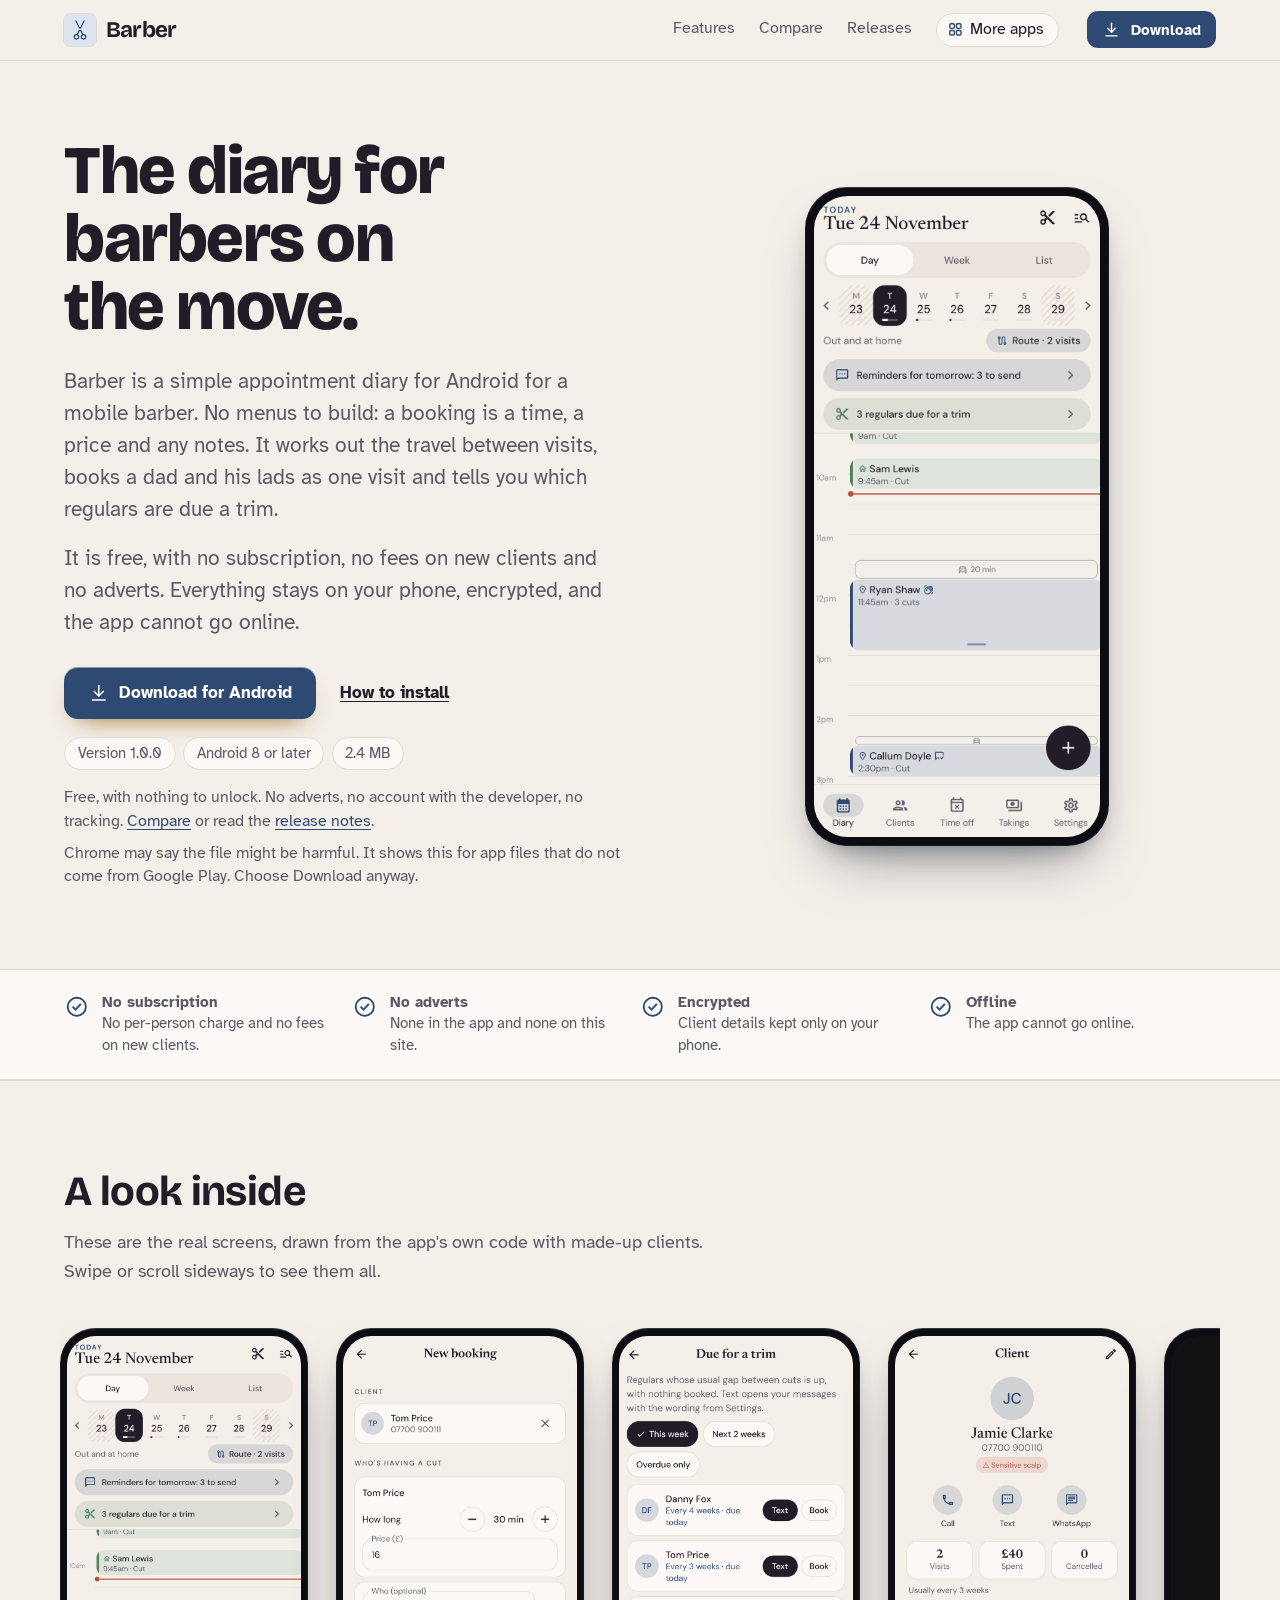
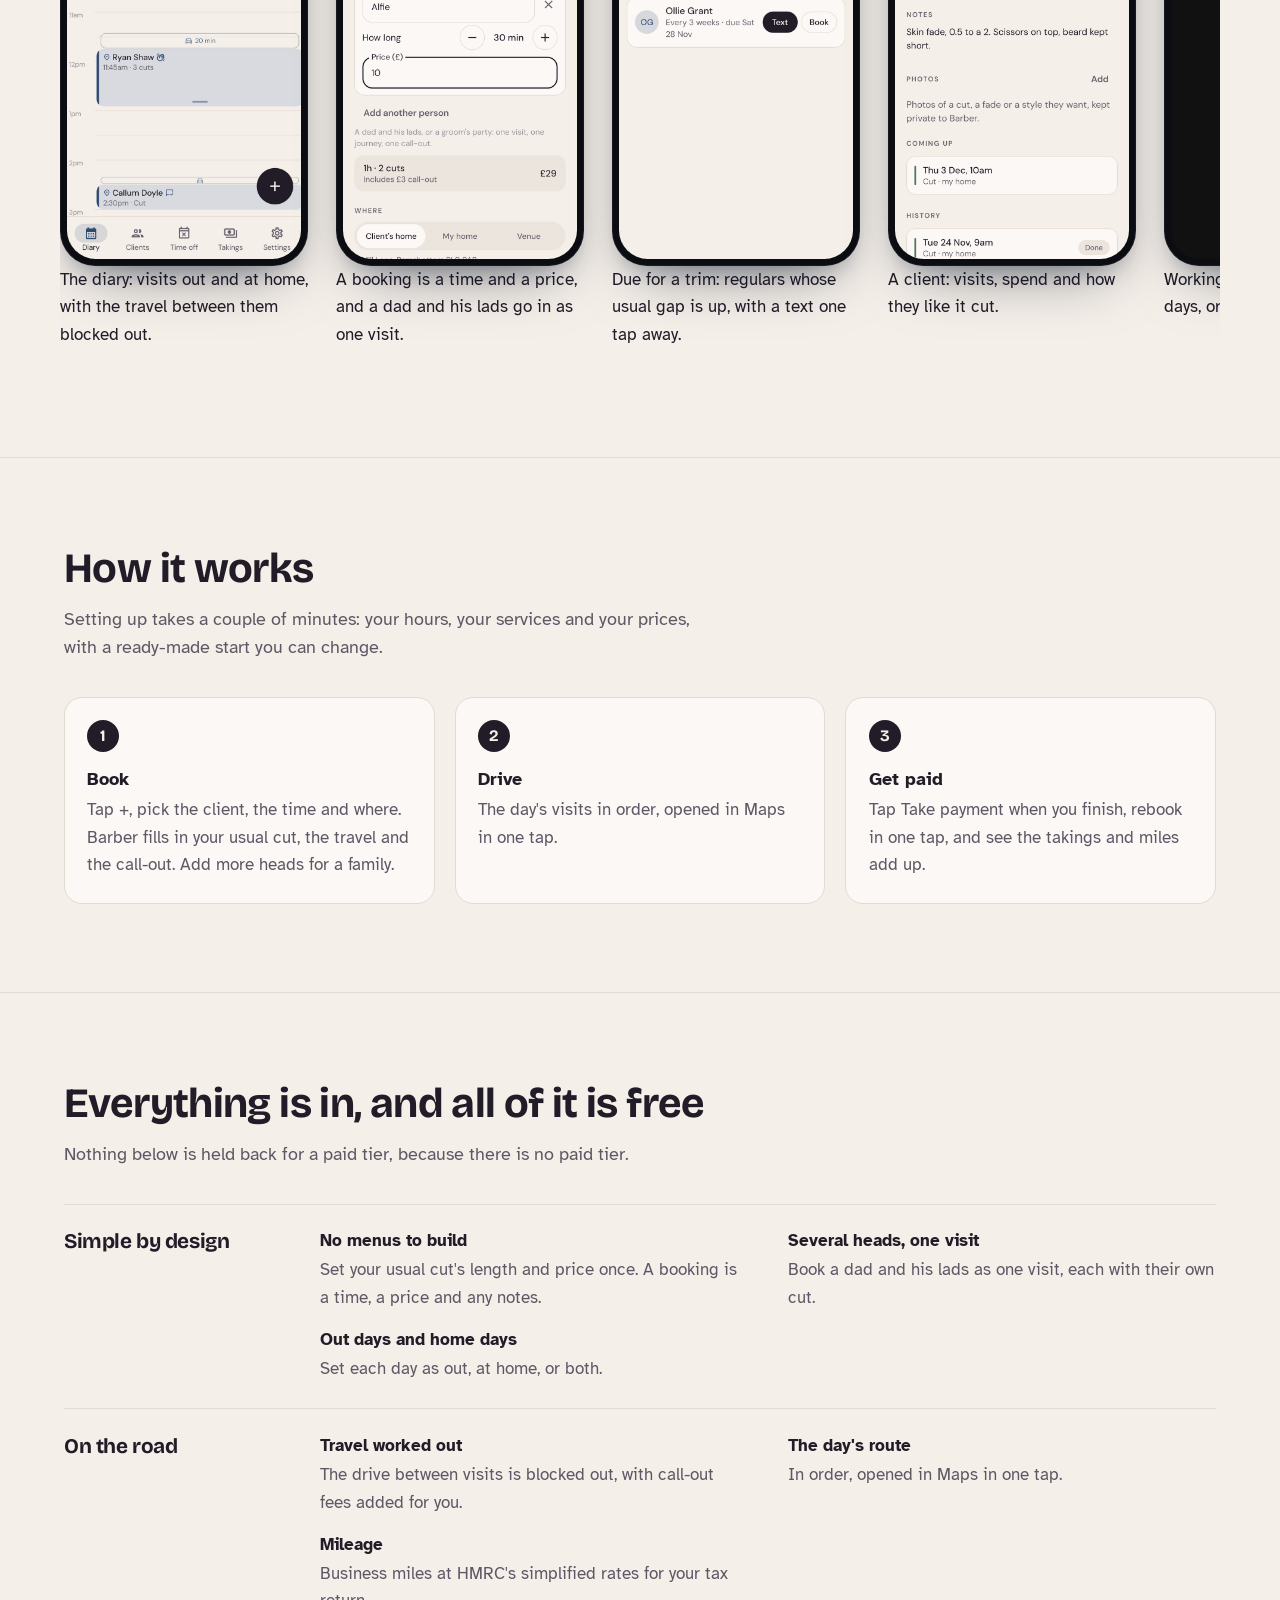
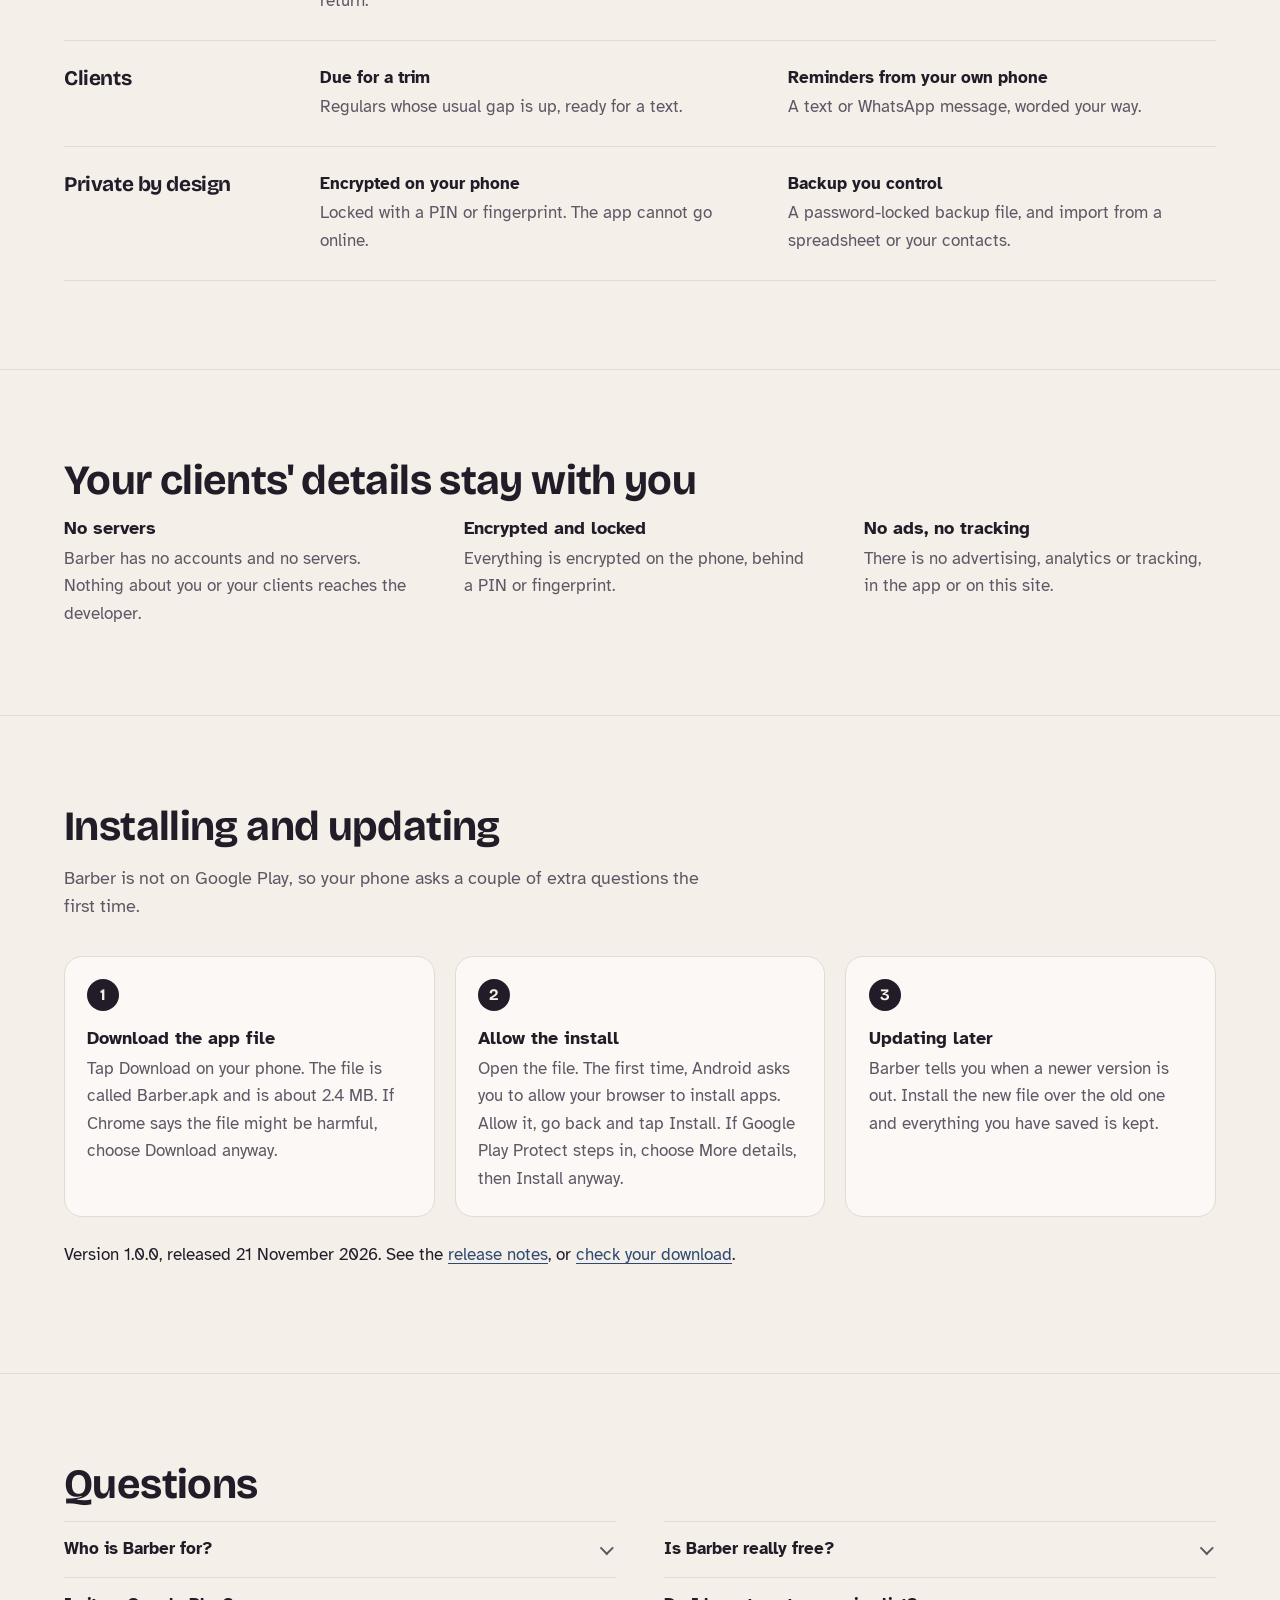
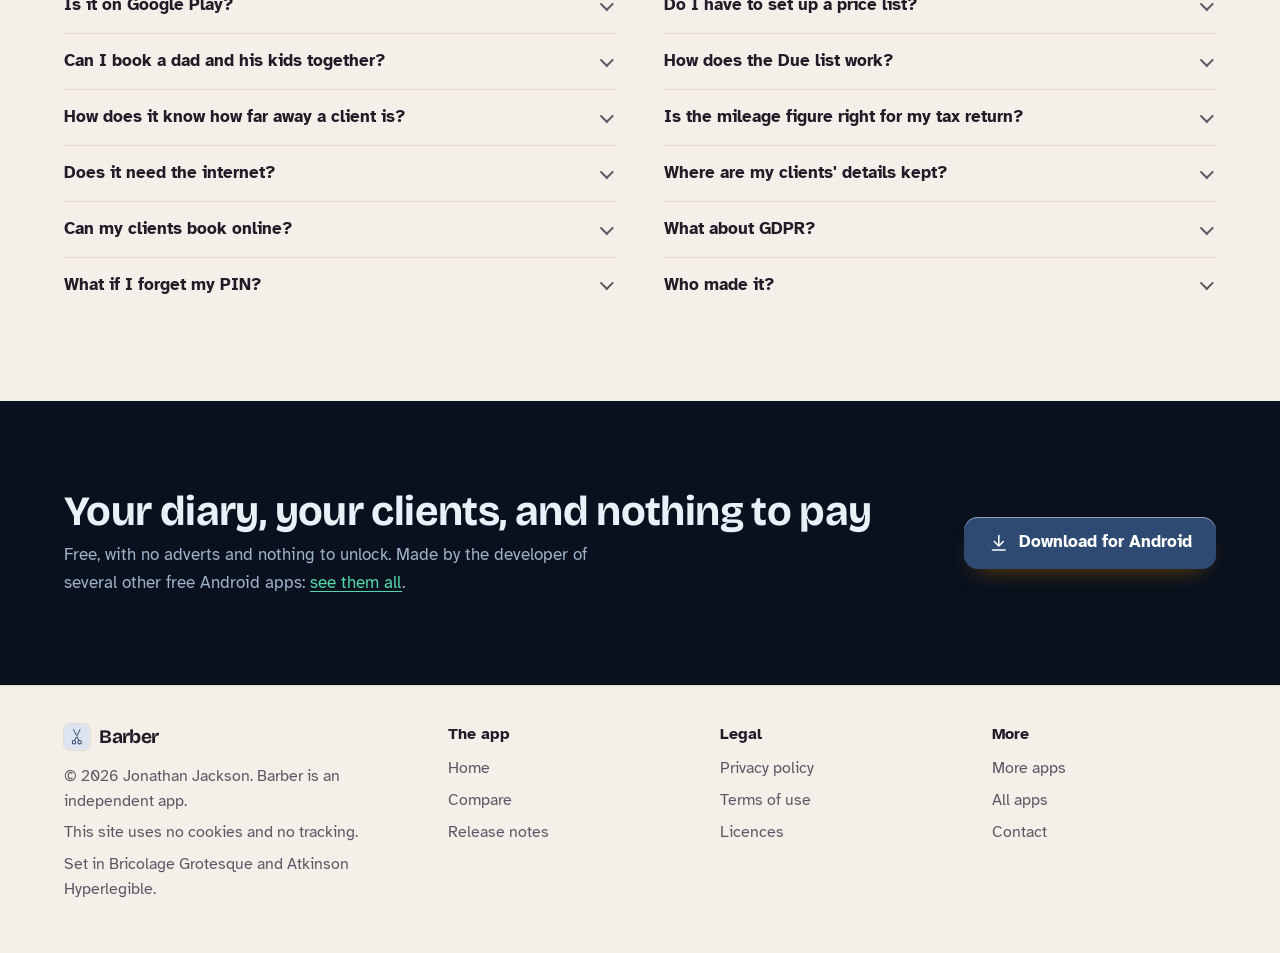
==== commit 99b373ec: "Barber site on the house layout, with real screens and a compare page sourced to Google Play" ====
--- a/index.html
+++ b/index.html
@@ -3,38 +3,41 @@
 <head>
 <meta charset="utf-8">
 <meta name="viewport" content="width=device-width, initial-scale=1">
-<title>Barber: the free appointment diary for mobile barbers, for Android</title>
-<meta name="description" content="Barber is a free, simple appointment diary for mobile barbers on Android. No menu to set up, several heads on one visit, regulars due a trim, travel between visits, the day&#x27;s route, mileage at HMRC rates and call-out fees. No subscription, no adverts, no account.">
+<title>Barber: a free, simple diary for mobile barbers, for Android</title>
+<meta name="description" content="Barber is a free appointment diary for mobile barbers: no price list to build, travel between visits, several heads in one visit, regulars due a trim, the day&#x27;s route and mileage, payments and takings. No subscription, no adverts, no account.">
 <meta name="author" content="Jonathan Jackson">
 <link rel="canonical" href="https://customgpter.github.io/barber/">
 <meta name="theme-color" content="#f4efe9" media="(prefers-color-scheme: light)">
 <meta name="theme-color" content="#17141b" media="(prefers-color-scheme: dark)">
 <meta property="og:type" content="website">
 <meta property="og:site_name" content="Barber">
-<meta property="og:title" content="Barber: the free appointment diary for mobile barbers, for Android">
-<meta property="og:description" content="Barber is a free, simple appointment diary for mobile barbers on Android. No menu to set up, several heads on one visit, regulars due a trim, travel between visits, the day&#x27;s route, mileage at HMRC rates and call-out fees. No subscription, no adverts, no account.">
+<meta property="og:title" content="Barber: a free, simple diary for mobile barbers, for Android">
+<meta property="og:description" content="Barber is a free appointment diary for mobile barbers: no price list to build, travel between visits, several heads in one visit, regulars due a trim, the day&#x27;s route and mileage, payments and takings. No subscription, no adverts, no account.">
 <meta property="og:url" content="https://customgpter.github.io/barber/">
 <meta property="og:image" content="https://customgpter.github.io/barber/assets/og.png">
 <meta property="og:image:width" content="1200">
 <meta property="og:image:height" content="630">
-<meta property="og:image:alt" content="The Barber icon and name beside its diary and client screens">
+<meta property="og:image:alt" content="Barber&#x27;s day view with visits out and at home">
 <meta property="og:locale" content="en_GB">
 <meta name="twitter:card" content="summary_large_image">
-<link rel="icon" href="assets/favicon.svg" type="image/svg+xml">
-<link rel="apple-touch-icon" href="assets/apple-touch-icon.png">
-<link rel="preload" href="assets/fonts/newsreader-500.woff2" as="font" type="font/woff2" crossorigin>
-<link rel="preload" href="assets/fonts/dmsans-400.woff2" as="font" type="font/woff2" crossorigin>
-<link rel="stylesheet" href="assets/site.css?v=1">
-<script type="application/ld+json">{"@context":"https://schema.org","@type":"SoftwareApplication","name":"Barber","url":"https://customgpter.github.io/barber/","description":"Barber is a free, simple appointment diary for mobile barbers on Android: visits out, clients at home and venues in one diary, no menu to set up, several people on one visit, a Due for a trim list, travel between visits worked out, out days and home days, the day's route in Maps, mileage at HMRC rates, call-out fees, photos, takings with a PDF report, widgets and password-locked backups. It cannot go online.","applicationCategory":"BusinessApplication","applicationSubCategory":"Mobile barber appointment diary","operatingSystem":"Android 8.0 or later","softwareVersion":"1.0","downloadUrl":"https://github.com/CustomGPTer/barber/releases/latest/download/Barber.apk","releaseNotes":"https://customgpter.github.io/barber/releases.html","offers":{"@type":"Offer","price":"0","priceCurrency":"GBP"},"inLanguage":"en-GB","image":"https://customgpter.github.io/barber/assets/og.png","screenshot":["https://customgpter.github.io/barber/assets/shots/diary.webp","https://customgpter.github.io/barber/assets/shots/booking.webp","https://customgpter.github.io/barber/assets/shots/due.webp","https://customgpter.github.io/barber/assets/shots/route.webp"],"featureList":["One diary, out and at home","No menu to set up","Regulars get what they had last time","Several heads, one visit","Due for a trim","Travel worked out for you","Journeys it remembers","Out days and home days","The day's route","Someone knows where you are","Mileage for your tax return","Call-out fees","Venues and care homes","Drag to move, stretch to lengthen","Time off, blanked out properly","Bank holidays built in","Nobody gets forgotten","Reminders in one tap","Clients, simply","Photos of the cut","Repeat bookings","Takings and a report","Widgets and your calendar","Bring your clients with you","Data protection and backups","Private and locked","No adverts, no account, no internet access"],"author":{"@type":"Person","name":"Jonathan Jackson"}}</script>
-<script type="application/ld+json">{"@context":"https://schema.org","@type":"WebSite","name":"Barber","url":"https://customgpter.github.io/barber/","inLanguage":"en-GB"}</script>
-<script type="application/ld+json">{"@context":"https://schema.org","@type":"FAQPage","mainEntity":[{"@type":"Question","name":"Who is Barber for?","acceptedAnswer":{"@type":"Answer","text":"A barber working on their own who visits clients at home, in care homes or at weddings, and may also cut at home. It keeps one diary for one person."}},{"@type":"Question","name":"Is Barber really free?","acceptedAnswer":{"@type":"Answer","text":"Yes. There is no paid version, no subscription, no fee on new clients and no adverts. Nothing in the app is locked."}},{"@type":"Question","name":"Is it on Google Play?","acceptedAnswer":{"@type":"Answer","text":"No. Barber is a personal project and is downloaded from this site as an Android app file. It needs Android 8 or later, which covers almost every phone in use."}},{"@type":"Question","name":"Do I have to set up a price list?","acceptedAnswer":{"@type":"Answer","text":"No. Tell Barber how long your usual cut takes and what you charge, once. Every new booking starts from that, and a regular starts from what they had last time. Change the length or price on any booking."}},{"@type":"Question","name":"Can I book a dad and his kids together?","acceptedAnswer":{"@type":"Answer","text":"Yes. On the booking, tap Add another person. Everyone is cut back to back at the same address, with one journey and one call-out, and each person has their own length and price."}},{"@type":"Question","name":"How does the Due list work?","acceptedAnswer":{"@type":"Answer","text":"Once a client has had a few cuts, Barber works out their usual gap. When it is up, or nearly, and they have nothing booked, they show on the Due list. Text opens your messages with a ready-written note you can change before sending. Nothing is sent by itself."}},{"@type":"Question","name":"How does it know how far away a client is?","acceptedAnswer":{"@type":"Answer","text":"You tell it, once, on the client card: how many minutes from your home and how many miles. Barber does not look anything up online, so it works with no signal and nobody tracks where you go. The drive between two clients is a guess until you set it, and then it is remembered."}},{"@type":"Question","name":"Is the mileage figure right for my tax return?","acceptedAnswer":{"@type":"Answer","text":"It adds up the miles you put on client cards and venues, and works out the claim at HMRC's simplified mileage rates for the self-employed: 55p a mile for the first 10,000 business miles in a tax year from 6 April 2026, and 25p after. Rates can change, so check GOV.UK each April and change them in Settings. It is a guide, not tax advice: check with your accountant."}},{"@type":"Question","name":"Does it need the internet?","acceptedAnswer":{"@type":"Answer","text":"No. The app does not ask Android for internet access at all, so it cannot go online. The route and directions open in your maps app, texts go out through your own phone, and WhatsApp messages open in WhatsApp for you to send."}},{"@type":"Question","name":"Where are my clients' details kept?","acceptedAnswer":{"@type":"Answer","text":"Only on your phone, in the app's private storage, encrypted with a key held by Android. Nothing is uploaded, and the developer receives nothing."}},{"@type":"Question","name":"Can my clients book online?","acceptedAnswer":{"@type":"Answer","text":"No. Barber is your own diary, kept on your phone. Clients book with you by phone, message or in person."}},{"@type":"Question","name":"What about GDPR?","acceptedAnswer":{"@type":"Answer","text":"Client details, addresses included, stay on your phone and are never shared. Barber can give a client a copy of their record, forget a client completely, find clients you no longer need to keep, and includes a privacy notice you can show clients."}},{"@type":"Question","name":"What if I forget my PIN?","acceptedAnswer":{"@type":"Answer","text":"There is no way round the PIN, not even for the developer. You can clear the app's storage in your phone's settings, which deletes everything, and then restore your latest backup."}},{"@type":"Question","name":"Who made it?","acceptedAnswer":{"@type":"Answer","text":"Barber is made by Jonathan Jackson, an independent developer in the United Kingdom. It is not connected with any other booking software company."}}]}</script>
+<link rel="icon" href="./assets/favicon.svg" type="image/svg+xml">
+<link rel="apple-touch-icon" href="./assets/apple-touch-icon.png">
+<link rel="preload" href="./assets/fonts/bricolage-grotesque-latin.woff2" as="font" type="font/woff2" crossorigin>
+<link rel="preload" href="./assets/fonts/atkinson-hyperlegible-latin-400-normal.woff2" as="font" type="font/woff2" crossorigin>
+<link rel="stylesheet" href="./assets/site.css?v=1">
+<link rel="stylesheet" href="./assets/house.css?v=1">
+<link rel="stylesheet" href="./assets/apps-list.css?v=1">
+<script src="./assets/apps-list.js?v=1" defer></script>
+<script type="application/ld+json">{"@context":"https://schema.org","@type":"SoftwareApplication","name":"Barber","url":"https://customgpter.github.io/barber/","description":"Barber is a free appointment diary for mobile barbers: no price list to build, travel between visits, several heads in one visit, regulars due a trim, the day's route and mileage, payments and takings. No subscription, no adverts, no account.","applicationCategory":"BusinessApplication","operatingSystem":"Android 8 or later","softwareVersion":"1.0.0","downloadUrl":"https://github.com/CustomGPTer/barber/releases/latest/download/Barber.apk","releaseNotes":"https://customgpter.github.io/barber/releases.html","offers":{"@type":"Offer","price":"0","priceCurrency":"GBP"},"inLanguage":"en-GB","image":"https://customgpter.github.io/barber/assets/og.png","featureList":["No menus to build","Several heads, one visit","Out days and home days","Travel worked out","The day's route","Mileage","Due for a trim","Reminders from your own phone","Encrypted on your phone","Backup you control"],"author":{"@type":"Person","name":"Jonathan Jackson"}}</script>
+<script type="application/ld+json">{"@context":"https://schema.org","@type":"FAQPage","mainEntity":[{"@type":"Question","name":"Who is Barber for?","acceptedAnswer":{"@type":"Answer","text":"A barber working on their own who visits clients at home, in care homes or at weddings, and may also cut at home. It keeps one diary for one person."}},{"@type":"Question","name":"Is Barber really free?","acceptedAnswer":{"@type":"Answer","text":"Yes. There is no paid version, no subscription, no fee on new clients and no adverts. Nothing in the app is locked."}},{"@type":"Question","name":"Is it on Google Play?","acceptedAnswer":{"@type":"Answer","text":"No. Barber is a personal project and is downloaded from this site as an Android app file. It needs Android 8 or later, which covers almost every phone in use."}},{"@type":"Question","name":"Do I have to set up a price list?","acceptedAnswer":{"@type":"Answer","text":"No. Tell Barber how long your usual cut takes and what you charge, once. Every new booking starts from that, and a regular starts from what they had last time. Change the length or price on any booking."}},{"@type":"Question","name":"Can I book a dad and his kids together?","acceptedAnswer":{"@type":"Answer","text":"Yes. On the booking, tap Add another person. Everyone is cut back to back at the same address, with one journey and one call-out, and each person has their own length and price."}},{"@type":"Question","name":"How does the Due list work?","acceptedAnswer":{"@type":"Answer","text":"Once a client has had a few cuts, Barber works out their usual gap. When it is up, or nearly, and they have nothing booked, they show on the Due list. Text opens your messages with a ready-written note you can change before sending. Nothing is sent by itself."}},{"@type":"Question","name":"How does it know how far away a client is?","acceptedAnswer":{"@type":"Answer","text":"You tell it, once, on the client card: how many minutes from your home and how many miles. Barber does not look anything up online, so it works with no signal and nobody tracks where you go. The drive between two clients is a guess until you set it, and then it is remembered."}},{"@type":"Question","name":"Is the mileage figure right for my tax return?","acceptedAnswer":{"@type":"Answer","text":"It adds up the miles you put on client cards and venues, and works out the claim at HMRC&#x27;s simplified mileage rates for the self-employed: 55p a mile for the first 10,000 business miles in a tax year from 6 April 2026, and 25p after. Rates can change, so check GOV.UK each April and change them in Settings. It is a guide, not tax advice: check with your accountant."}},{"@type":"Question","name":"Does it need the internet?","acceptedAnswer":{"@type":"Answer","text":"No. The app does not ask Android for internet access at all, so it cannot go online. The route and directions open in your maps app, texts go out through your own phone, and WhatsApp messages open in WhatsApp for you to send."}},{"@type":"Question","name":"Where are my clients' details kept?","acceptedAnswer":{"@type":"Answer","text":"Only on your phone, in the app&#x27;s private storage, encrypted with a key held by Android. Nothing is uploaded, and the developer receives nothing."}},{"@type":"Question","name":"Can my clients book online?","acceptedAnswer":{"@type":"Answer","text":"No. Barber is your own diary, kept on your phone. Clients book with you by phone, message or in person."}},{"@type":"Question","name":"What about GDPR?","acceptedAnswer":{"@type":"Answer","text":"Client details, addresses included, stay on your phone and are never shared. Barber can give a client a copy of their record, forget a client completely, find clients you no longer need to keep, and includes a privacy notice you can show clients."}},{"@type":"Question","name":"What if I forget my PIN?","acceptedAnswer":{"@type":"Answer","text":"There is no way round the PIN, not even for the developer. You can clear the app&#x27;s storage in your phone&#x27;s settings, which deletes everything, and then restore your latest backup."}},{"@type":"Question","name":"Who made it?","acceptedAnswer":{"@type":"Answer","text":"Barber is made by Jonathan Jackson, an independent developer in the United Kingdom. It is not connected with any other booking software company."}}]}</script>
 </head>
 <body>
 <a class="skip" href="#main">Skip to content</a>
 <header class="masthead">
 <div class="wrap">
 <a class="brand" href="./" aria-label="Barber home"><svg viewBox="0 0 108 108" aria-hidden="true"><rect width="108" height="108" rx="24" fill="#DCE4F0"/><g transform="translate(54 54) scale(1.25) translate(-54 -52)"><path fill="#243C61" fill-rule="evenodd" d="M37 70.5a7.5 7.5 0 1 0 15 0a7.5 7.5 0 1 0-15 0zM40 70.5a4.5 4.5 0 1 0 9 0a4.5 4.5 0 1 0-9 0zM56 70.5a7.5 7.5 0 1 0 15 0a7.5 7.5 0 1 0-15 0zM59 70.5a4.5 4.5 0 1 0 9 0a4.5 4.5 0 1 0-9 0z"/><path fill="#243C61" d="M45.2 63.6 49.6 62.2 67.4 25.6 63.6 27.2zM62.8 63.6 58.4 62.2 40.6 25.6 44.4 27.2z"/><circle cx="54" cy="49.8" r="1.8" fill="#DCE4F0"/></g></svg><span>Barber</span></a>
-<nav aria-label="Main"><ul><li><a href="./#features" aria-current="page">Features</a></li><li><a href="compare.html">Compare</a></li><li><a href="releases.html">Releases</a></li><li><a class="more-apps" href="more-apps.html"><svg viewBox="0 0 24 24" aria-hidden="true"><rect x="4" y="4" width="6.5" height="6.5" rx="1.6"/><rect x="13.5" y="4" width="6.5" height="6.5" rx="1.6"/><rect x="4" y="13.5" width="6.5" height="6.5" rx="1.6"/><rect x="13.5" y="13.5" width="6.5" height="6.5" rx="1.6"/></svg>More apps</a></li><li><a href="privacy.html">Privacy</a></li><li><a href="terms.html">Terms</a></li><li><a href="licences.html">Licences</a></li></ul></nav>
+<nav aria-label="Main"><ul><li><a href="./#features">Features</a></li><li><a href="./compare.html">Compare</a></li><li><a href="./releases.html">Releases</a></li><li><a class="more-apps" href="./more-apps.html"><svg class="ico" viewBox="0 0 24 24" aria-hidden="true"><rect x="4" y="4" width="6.5" height="6.5" rx="1.6"/><rect x="13.5" y="4" width="6.5" height="6.5" rx="1.6"/><rect x="4" y="13.5" width="6.5" height="6.5" rx="1.6"/><rect x="13.5" y="13.5" width="6.5" height="6.5" rx="1.6"/></svg>More apps</a></li></ul></nav>
+<a class="button small" href="https://github.com/CustomGPTer/barber/releases/latest/download/Barber.apk"><svg class="ico" viewBox="0 0 24 24" aria-hidden="true"><path d="M12 4v11"/><path d="M7 10.5l5 5 5-5"/><path d="M5 20h14"/></svg>Download</a>
 </div>
 </header>
 <main id="main">
@@ -42,166 +45,97 @@
 <div class="wrap hero-grid">
 <div class="hero-copy">
 <h1>The diary for barbers on the move.</h1>
-<p class="lede">Barber is a simple appointment diary for Android for a mobile barber. No menus to build: a booking is a time, a price and any notes. It works out the travel between visits, books a dad and his lads as one visit, tells you which regulars are due a trim, plans the day's route and counts the miles for your tax return.</p>
-<p class="lede">It is free, with no subscription, no fees on new clients and no adverts. Everything stays on your phone, encrypted, and the app cannot go online.</p>
-<p class="get"><a class="button" href="https://github.com/CustomGPTer/barber/releases/latest/download/Barber.apk"><svg viewBox="0 0 24 24" aria-hidden="true" fill="none" stroke="currentColor" stroke-width="2" stroke-linecap="round" stroke-linejoin="round"><path d="M12 4v11M7 10l5 5 5-5M5 20h14"/></svg>Download for Android</a></p>
-<p class="facts">Free, with nothing to unlock. Android 8 or later. Version 1.0, 2.4 MB. <a href="compare.html">Compare</a> &middot; <a href="releases.html">Release notes</a></p>
-<p class="facts">Chrome may say the file might be harmful. It shows this for app files that do not come from Google Play. Choose Download anyway, open the file, and allow your browser to install apps if Android asks.</p>
+<p class="lede">Barber is a simple appointment diary for Android for a mobile barber. No menus to build: a booking is a time, a price and any notes. It works out the travel between visits, books a dad and his lads as one visit and tells you which regulars are due a trim.</p><p class="lede">It is free, with no subscription, no fees on new clients and no adverts. Everything stays on your phone, encrypted, and the app cannot go online.</p>
+
+<p class="get" id="download"><a class="button" href="https://github.com/CustomGPTer/barber/releases/latest/download/Barber.apk"><svg class="ico" viewBox="0 0 24 24" aria-hidden="true"><path d="M12 4v11"/><path d="M7 10.5l5 5 5-5"/><path d="M5 20h14"/></svg>Download for Android</a><a class="aside" href="#install">How to install</a></p>
+<ul class="pills"><li>Version 1.0.0</li><li>Android 8 or later</li><li>2.4 MB</li></ul>
+<p class="facts">Free, with nothing to unlock. No adverts, no account with the developer, no tracking. <a href="compare.html">Compare</a> or read the <a href="releases.html">release notes</a>.</p>
+<p class="facts">Chrome may say the file might be harmful. It shows this for app files that do not come from Google Play. Choose Download anyway.</p>
 </div>
-<div class="demo" role="img" aria-label="Barber's diary for one day. Bookings appear one by one: two cuts at home, a 20 minute drive, three cuts at one client's house, a 10 minute drive to the next client, a cut, the drive home, and a cut at home. A red line shows the time now.">
-<div class="top">TODAY</div>
-<div class="date">Tue 24 November</div>
-<div class="cols"><span>Out and at home</span><span style="text-align:right;padding-right:.4rem">Route · 2 visits</span></div>
-<div class="grid"></div><i class="hr" style="top:5.30rem">9am</i><i class="hr" style="top:8.50rem">10am</i><i class="hr" style="top:11.70rem">11am</i><i class="hr" style="top:14.90rem">12pm</i><i class="hr" style="top:18.10rem">1pm</i><i class="hr" style="top:21.30rem">2pm</i><i class="hr" style="top:24.50rem">3pm</i><i class="hr" style="top:27.70rem">4pm</i><i class="hr" style="top:30.90rem">5pm</i><i class="hr" style="top:34.10rem">6pm</i><div class="bk sage" style="left:14%;right:3%;top:5.60rem;height:1.40rem;animation-delay:0s"><span style="position:relative">Jamie Clarke</span></div><div class="bk sage" style="left:14%;right:3%;top:8.00rem;height:1.40rem;animation-delay:0.2s"><span style="position:relative">Sam Lewis</span></div><div class="trav" style="left:18%;right:7%;top:13.34rem;height:0.86rem;animation-delay:0.4s">20 min</div><div class="bk rose" style="left:14%;right:3%;top:14.40rem;height:3.54rem;animation-delay:0.5s"><span style="position:relative">Ryan Shaw<small>3 cuts · Bolton Road</small></span></div><div class="trav" style="left:18%;right:7%;top:22.66rem;height:0.34rem;animation-delay:0.8s">10 min</div><div class="bk rose" style="left:14%;right:3%;top:23.20rem;height:1.40rem;animation-delay:0.9s"><span style="position:relative">Callum Doyle</span></div><div class="trav" style="left:18%;right:7%;top:25.06rem;height:0.34rem;animation-delay:1.1s">10 min home</div><div class="bk sage" style="left:14%;right:3%;top:28.00rem;height:1.40rem;animation-delay:1.2s"><span style="position:relative">Leo Hart</span></div>
-<div class="now"></div>
-<div class="fab" aria-hidden="true">+</div>
+<div class="hero-phone"><div class="phone"><img src="./assets/screens/diary.png" alt="The diary: visits out and at home, with the travel between them blocked out." width="393" height="852" fetchpriority="high"></div></div>
 </div>
 </div>
+
+<section class="promises" aria-label="In short">
+<div class="wrap"><ul><li><svg class="ico" viewBox="0 0 24 24" aria-hidden="true"><circle cx="12" cy="12" r="8.5"/><path d="M8.6 12.4l2.3 2.3 4.5-4.9"/></svg><span><b>No subscription</b><span>No per-person charge and no fees on new clients.</span></span></li><li><svg class="ico" viewBox="0 0 24 24" aria-hidden="true"><circle cx="12" cy="12" r="8.5"/><path d="M8.6 12.4l2.3 2.3 4.5-4.9"/></svg><span><b>No adverts</b><span>None in the app and none on this site.</span></span></li><li><svg class="ico" viewBox="0 0 24 24" aria-hidden="true"><circle cx="12" cy="12" r="8.5"/><path d="M8.6 12.4l2.3 2.3 4.5-4.9"/></svg><span><b>Encrypted</b><span>Client details kept only on your phone.</span></span></li><li><svg class="ico" viewBox="0 0 24 24" aria-hidden="true"><circle cx="12" cy="12" r="8.5"/><path d="M8.6 12.4l2.3 2.3 4.5-4.9"/></svg><span><b>Offline</b><span>The app cannot go online.</span></span></li></ul></div>
+</section>
+
+<section id="screens" aria-labelledby="screens-h">
+<div class="wrap">
+<h2 id="screens-h">A look inside</h2>
+<p class="intro">These are the real screens, drawn from the app&#x27;s own code with made-up clients. Swipe or scroll sideways to see them all.</p>
+<div class="gallery" tabindex="0" role="region" aria-label="Screens from Barber"><figure class="shot"><div class="phone"><img src="./assets/screens/diary.png" alt="The diary: visits out and at home, with the travel between them blocked out." width="393" height="852" loading="eager" decoding="async"></div><figcaption>The diary: visits out and at home, with the travel between them blocked out.</figcaption></figure><figure class="shot"><div class="phone"><img src="./assets/screens/booking.png" alt="A booking is a time and a price, and a dad and his lads go in as one visit." width="393" height="852" loading="eager" decoding="async"></div><figcaption>A booking is a time and a price, and a dad and his lads go in as one visit.</figcaption></figure><figure class="shot"><div class="phone"><img src="./assets/screens/due.png" alt="Due for a trim: regulars whose usual gap is up, with a text one tap away." width="393" height="852" loading="eager" decoding="async"></div><figcaption>Due for a trim: regulars whose usual gap is up, with a text one tap away.</figcaption></figure><figure class="shot"><div class="phone"><img src="./assets/screens/client.png" alt="A client: visits, spend and how they like it cut." width="393" height="852" loading="eager" decoding="async"></div><figcaption>A client: visits, spend and how they like it cut.</figcaption></figure><figure class="shot"><div class="phone"><img src="./assets/screens/hours.png" alt="Working hours: out days, home days, or both, day by day." width="393" height="852" loading="eager" decoding="async"></div><figcaption>Working hours: out days, home days, or both, day by day.</figcaption></figure><figure class="shot"><div class="phone"><img src="./assets/screens/travel.png" alt="Travel and call-out worked out for each visit." width="393" height="852" loading="eager" decoding="async"></div><figcaption>Travel and call-out worked out for each visit.</figcaption></figure><figure class="shot"><div class="phone"><img src="./assets/screens/payment.png" alt="Take payment: card, cash or transfer, with tips." width="393" height="852" loading="eager" decoding="async"></div><figcaption>Take payment: card, cash or transfer, with tips.</figcaption></figure><figure class="shot"><div class="phone"><img src="./assets/screens/timeoff.png" alt="Time off and bank holidays, blanked out in seconds." width="393" height="852" loading="eager" decoding="async"></div><figcaption>Time off and bank holidays, blanked out in seconds.</figcaption></figure></div>
 </div>
+</section>
 
 <section id="how" aria-labelledby="how-h">
 <div class="wrap">
 <h2 id="how-h">How it works</h2>
-<p class="intro">Set up takes about a minute: your name and home address, your days out and at home, your usual travel and call-out fee, and how long your usual cut takes and what you charge. That is it. There is no menu to build.</p>
-<ol class="steps">
-<li><h3>Book</h3><p>Tap <span class="path">+</span>, pick the client and where: their home, yours or a venue. Their usual cut and price fill in, add anyone else at the same house, and Barber works out the travel and call-out and warns you about clashes.</p></li>
-<li><h3>Drive</h3><p>Tap <span class="path">Route</span> for the day in order and open it in Maps. Send your day to someone you trust if you like.</p></li>
-<li><h3>Get paid</h3><p>Tap <span class="path">Take payment</span> when you finish, rebook them in one tap, and see the takings and miles add up in <span class="path">Takings</span>.</p></li>
-</ol>
-</div>
-</section>
-
-<section id="screens" aria-labelledby="screens-h">
-<div class="wrap">
-<h2 id="screens-h">What it looks like</h2>
-<p class="intro">Calm, clear and easy to read between clients, in the same warm colours and type as Calmer, Chair and MChair, in navy. Visits out, clients at home and venues each have their own colour.</p>
-<ul class="shots"><li><figure><img src="assets/shots/diary.webp" width="540" height="1170" alt="Diary: Clients at home in sage, visits out in navy, with the travel between them blocked out."><figcaption><strong>Diary</strong>Clients at home in sage, visits out in navy, with the travel between them blocked out.</figcaption></figure></li><li><figure><img src="assets/shots/booking.webp" width="540" height="1170" alt="New booking: Who&#x27;s having a cut, how long and the price. Add another person for the same visit."><figcaption><strong>New booking</strong>Who&#x27;s having a cut, how long and the price. Add another person for the same visit.</figcaption></figure></li><li><figure><img src="assets/shots/due.webp" width="540" height="1170" alt="Due for a trim: Regulars whose usual gap is up, with a text or a booking one tap away."><figcaption><strong>Due for a trim</strong>Regulars whose usual gap is up, with a text or a booking one tap away.</figcaption></figure></li><li><figure><img src="assets/shots/route.webp" width="540" height="1170" alt="Route: The day in order, the drive between each stop, and the whole route in Maps." loading="lazy"><figcaption><strong>Route</strong>The day in order, the drive between each stop, and the whole route in Maps.</figcaption></figure></li><li><figure><img src="assets/shots/client.webp" width="540" height="1170" alt="Client: How they like it, visits, spend and photos in one place." loading="lazy"><figcaption><strong>Client</strong>How they like it, visits, spend and photos in one place.</figcaption></figure></li><li><figure><img src="assets/shots/hours.webp" width="540" height="1170" alt="Working hours: Out days, home days, or both, day by day." loading="lazy"><figcaption><strong>Working hours</strong>Out days, home days, or both, day by day.</figcaption></figure></li><li><figure><img src="assets/shots/takings.webp" width="540" height="1170" alt="Takings: Takings, call-outs, visits out and at home, and the miles." loading="lazy"><figcaption><strong>Takings</strong>Takings, call-outs, visits out and at home, and the miles.</figcaption></figure></li><li><figure><img src="assets/shots/week.webp" width="540" height="1170" alt="Week: The whole week at a glance, time off and bank holidays shaded." loading="lazy"><figcaption><strong>Week</strong>The whole week at a glance, time off and bank holidays shaded.</figcaption></figure></li><li><figure><img src="assets/shots/dark.webp" width="540" height="1170" alt="Dark theme: The same diary in a softer, darker look for late finishes." loading="lazy"><figcaption><strong>Dark theme</strong>The same diary in a softer, darker look for late finishes.</figcaption></figure></li></ul>
-<figure class="wide-shot"><img src="assets/shots/widgets.webp" width="1040" height="430" alt="Barber's widgets on a home screen: today's list of appointments, the next client and where, and buttons for New booking, Block time and Free slot" loading="lazy"><figcaption>Three home-screen widgets: today's list, who is next and where, and quick buttons for a booking, time off or the next free slot.</figcaption></figure>
+<p class="intro">Setting up takes a couple of minutes: your hours, your services and your prices, with a ready-made start you can change.</p>
+<ol class="steps"><li><h3>Book</h3><p>Tap +, pick the client, the time and where. Barber fills in your usual cut, the travel and the call-out. Add more heads for a family.</p></li><li><h3>Drive</h3><p>The day's visits in order, opened in Maps in one tap.</p></li><li><h3>Get paid</h3><p>Tap Take payment when you finish, rebook in one tap, and see the takings and miles add up.</p></li></ol>
 </div>
 </section>
 
 <section id="features" aria-labelledby="features-h">
 <div class="wrap">
 <h2 id="features-h">Everything is in, and all of it is free</h2>
-<p class="intro">Booking software usually charges by the month and by the text, and is built for a shop with a front desk. Barber is built for the van and the spare room, with nothing to pay, because there is no paid version.</p>
-<dl class="features"><div><dt>One diary, out and at home</dt><dd>Every booking is at the client&#x27;s home, at your home, or at a venue such as a care home or a wedding. Each has its own colour, so the day reads at a glance.</dd></div><div><dt>No menu to set up</dt><dd>No styles, services or price lists to build. A booking is a time, a length, a price and any notes. Set your usual cut once and every new booking starts from it.</dd></div><div><dt>Regulars get what they had last time</dt><dd>Book a regular and Barber fills in last time&#x27;s length and price for you. Change either on the booking in a couple of taps.</dd></div><div><dt>Several heads, one visit</dt><dd>A dad and his lads, or a groom&#x27;s party: add another person to the booking and they are cut back to back. One journey, one call-out, each with their own price.</dd></div><div><dt>Due for a trim</dt><dd>Barber learns how often each regular comes in. When their usual gap is up and nothing is booked, they show on the Due list, with a ready-written “fancy booking in?” text one tap away.</dd></div><div><dt>Travel worked out for you</dt><dd>Barber links the day up: from home to the first visit, from each visit to the next, and back home after the last. Travel is blocked out, so you are never booked somewhere you cannot reach.</dd></div><div><dt>Journeys it remembers</dt><dd>Each client card holds their address, minutes from home and miles. Set the drive between two clients once and Barber uses it every time they are booked back to back.</dd></div><div><dt>Out days and home days</dt><dd>Mark each working day as out on visits, at home, or both. Free times only show what fits, and a one-off change turns a day round.</dd></div><div><dt>The day&#x27;s route</dt><dd>One tap opens the whole day in Google Maps, from home, through every visit in order, and home again. Directions to any single visit are one tap too.</dd></div><div><dt>Someone knows where you are</dt><dd>Send your day, with times and addresses, to someone you trust from the Route screen. It is a text you see before it goes, and nothing is sent without you.</dd></div><div><dt>Mileage for your tax return</dt><dd>Miles from each client card and venue are added up for any week, month or year, with the claim at HMRC&#x27;s simplified rates. It goes in the report and the spreadsheets.</dd></div><div><dt>Call-out fees</dt><dd>Set a call-out fee once and it is added to every visit. Change it on any booking, and see it on its own line in your takings.</dd></div><div><dt>Venues and care homes</dt><dd>Book several residents at the same care home back to back with no travel between them. Venues are remembered for next time.</dd></div><div><dt>Drag to move, stretch to lengthen</dt><dd>Hold a booking and drag it to another time, or pull its bottom edge to make it longer. Clashes, travel included, are flagged before anything is saved.</dd></div><div><dt>Time off, blanked out properly</dt><dd>Holidays, days off, training, lunch and the school run. Repeat a block every working day, every week or every fortnight, and skip a single date.</dd></div><div><dt>Bank holidays built in</dt><dd>UK bank holidays for England and Wales, Scotland or Northern Ireland, worked out by the app, substitute days included.</dd></div><div><dt>Nobody gets forgotten</dt><dd>Block out time over existing bookings and Barber lists every client it lands on, so you can move or message each one before you go.</dd></div><div><dt>Reminders in one tap</dt><dd>Two wordings: one for visits (“I&#x27;m coming to you tomorrow at 10”) and one for clients coming to you, with your address and parking. Text or WhatsApp, or sent automatically from your phone.</dd></div><div><dt>Clients, simply</dt><dd>Address, travel and miles, notes on how they like it, an alert for anything important, every visit, spend, how often they come back, and their no-shows and late cancellations.</dd></div><div><dt>Photos of the cut</dt><dd>Taken with your camera or picked from your gallery, then kept encrypted inside Barber, out of your phone&#x27;s gallery.</dd></div><div><dt>Repeat bookings</dt><dd>Book a run every two to eight weeks in one go, and rebook them in one tap when you take payment.</dd></div><div><dt>Takings and a report</dt><dd>Card, cash or transfer, with tips, products and call-outs. Any day, week, month or year, with a tidy A4 PDF and spreadsheets for your accountant.</dd></div><div><dt>Widgets and your calendar</dt><dd>Today&#x27;s list, who is next, and quick buttons on your home screen. Copy the diary into your phone&#x27;s calendar, with addresses as locations.</dd></div><div><dt>Bring your clients with you</dt><dd>Import them from a spreadsheet exported from another booking app, or from your phone&#x27;s contacts.</dd></div><div><dt>Data protection and backups</dt><dd>Give a client a copy of their record, forget a client, find clients you have not seen for years. Password-locked backups and a daily copy to a folder you pick.</dd></div><div><dt>Private and locked</dt><dd>Everything is encrypted on your phone, with a PIN or fingerprint lock. No account, no adverts, and the app cannot go online.</dd></div></dl>
-</div>
-</section>
-
-<section id="methods" aria-labelledby="methods-h">
-<div class="wrap">
-<h2 id="methods-h">Built around the round</h2>
-<p class="intro">General booking apps treat an appointment as one block of time in one place. A mobile barber's day is drives, doorsteps, whole families in one kitchen and the odd client in the spare room, and Barber is built for the way it really goes.</p>
-<ul class="methods"><li><span class="tag">Travel</span><h3>Linked up</h3><p>Home to Ryan at 11:45, Ryan to Callum at 2:30, Callum home again. Barber blocks each drive, so the next booking can only go where you can get to in time.</p></li><li><span class="tag">Travel</span><h3>Remembered</h3><p>Until the drive between two clients is known, Barber guesses from their time from home and says so. Set it once and it is right from then on.</p></li><li><span class="tag">Bookings</span><h3>One house, three heads</h3><p>Ryan and his two lads: one booking, cut back to back, one journey there and one call-out, each with their own price.</p></li><li><span class="tag">Regulars</span><h3>Due for a trim</h3><p>Every three weeks, every four: Barber works out each regular&#x27;s gap and tells you who is due and not booked.</p></li><li><span class="tag">Money</span><h3>Mileage and call-outs</h3><p>Miles and call-out fees counted as you go, with the claim at HMRC&#x27;s rates for the tax year.</p></li><li><span class="tag">Clients</span><h3>Reliability</h3><p>No-shows and late cancellations counted for you, so you know who to ask for a deposit before you drive out.</p></li></ul>
-</div>
-</section>
-
-<section id="care" aria-labelledby="care-h">
-<div class="wrap">
-<h2 id="care-h">Travel, without the guesswork</h2>
-<div class="care">
-<div>
-<p>Most diaries leave you to work out whether you can get from one client to the next. Barber does it for you. Put each client's minutes and miles from home on their card, and every booking knows where you were before it.</p>
-<p>The first visit of the day starts from home, each visit after starts from the last, and the drive home after the last visit is blocked out too. Book someone at home after a visit, and the drive back is counted before them.</p>
-<p class="note">A drive between two clients is marked as a guess until you set it. Set it once, and it is remembered both ways.</p>
-</div>
-<div>
-<h3>Where a booking can be</h3>
-<ul class="lines">
-<li><b>Client's home</b><span>Travel either side, call-out added</span></li>
-<li><b>My home</b><span>Your address and parking go on their reminder</span></li>
-<li><b>Venue</b><span>Care homes, weddings and hotels, with no travel between residents</span></li>
-</ul>
-<h3>Kinds of day</h3>
-<ul class="lines">
-<li><b>Out</b><span>Only visits are offered</span></li>
-<li><b>At home</b><span>Only clients coming to you</span></li>
-<li><b>Both</b><span>Whatever fits</span></li>
-</ul>
-</div>
-</div>
-</div>
-</section>
-
-<section id="report" aria-labelledby="report-h">
-<div class="wrap">
-<h2 id="report-h">Takings and miles your accountant will like</h2>
-<p class="intro">At the end of the month or the tax year, make a clean A4 report of everything taken: totals, tips, call-out fees, how people paid, visits out and at home, business miles with the claim at HMRC's rates, how many cuts and the busiest days, with every payment listed. Spreadsheets of the same figures are one tap away.</p>
-<div class="report"><img src="assets/shots/report-p1.webp" width="595" height="842" alt="The first page of an Barber takings report: totals, tips, payment methods, a chart by day, visits and mileage" loading="lazy"><img src="assets/shots/report-p2.webp" width="595" height="842" alt="The second page of an Barber takings report: a list of every payment in the month" loading="lazy"></div>
-</div>
-</section>
-
-<section id="permissions" aria-labelledby="permissions-h">
-<div class="wrap">
-<h2 id="permissions-h">What it asks of your phone</h2>
-<p class="intro">Barber has no access to the internet. Everything it can reach is listed here, with what it does and what it never does. Each one is asked for only when you first use the feature that needs it.</p>
-<div class="scroll">
-<table>
-<thead><tr><th scope="col">Access</th><th scope="col">What Barber does with it</th><th scope="col">What it never does</th></tr></thead>
-<tbody>
-<tr><th scope="row">Notifications</th><td>Tells you when tomorrow's reminders are ready or have been sent.</td><td>Send offers, tips or anything you did not ask for. Client names never show on the lock screen.</td></tr>
-<tr><th scope="row">Sending texts</th><td>Sends tomorrow's reminders as ordinary texts, only if you switch automatic texts on.</td><td>Send anything else, or read your messages.</td></tr>
-<tr><th scope="row">Maps</th><td>Opens your maps app with directions to a visit, or the day's route, when you tap.</td><td>Know where you are. Barber has no access to your location.</td></tr>
-<tr><th scope="row">Contacts</th><td>Lets you import clients from your phone's contacts, if you choose to.</td><td>Read your contacts at any other time, or keep anyone you did not pick.</td></tr>
-<tr><th scope="row">Calendar</th><td>Copies the diary into the one calendar you choose, if you switch it on.</td><td>Read or change any other calendar or event.</td></tr>
-<tr><th scope="row">Camera and photos</th><td>Opens your camera app, or lets you pick photos, for a photo of a client's cut.</td><td>See your gallery. Only the photo you pick or take is passed to Barber.</td></tr>
-<tr><th scope="row">Starting after a restart</th><td>Puts the reminder time back after the phone restarts.</td><td>Keep running in the background.</td></tr>
-<tr><th scope="row">Fingerprint or face</th><td>Unlocks the app, if you turn the app lock on and choose it.</td><td>See or store your fingerprint. Android keeps that to itself.</td></tr>
-<tr><th scope="row">A file or folder you pick</th><td>Saves or reads a backup, a report or a spreadsheet where you choose.</td><td>Look at anything else in your storage.</td></tr>
-<tr><th scope="row">Internet access</th><td>None. The app does not ask for it.</td><td>Send your diary, clients or anything else off your phone.</td></tr>
-</tbody>
-</table>
-</div>
-<p class="after-table">The detail is in the <a href="privacy.html">privacy policy</a>.</p>
+<p class="intro">Nothing below is held back for a paid tier, because there is no paid tier.</p>
+<div class="groups"><div class="group"><h3>Simple by design</h3><dl><div><dt>No menus to build</dt><dd>Set your usual cut's length and price once. A booking is a time, a price and any notes.</dd></div><div><dt>Several heads, one visit</dt><dd>Book a dad and his lads as one visit, each with their own cut.</dd></div><div><dt>Out days and home days</dt><dd>Set each day as out, at home, or both.</dd></div></dl></div><div class="group"><h3>On the road</h3><dl><div><dt>Travel worked out</dt><dd>The drive between visits is blocked out, with call-out fees added for you.</dd></div><div><dt>The day&#x27;s route</dt><dd>In order, opened in Maps in one tap.</dd></div><div><dt>Mileage</dt><dd>Business miles at HMRC's simplified rates for your tax return.</dd></div></dl></div><div class="group"><h3>Clients</h3><dl><div><dt>Due for a trim</dt><dd>Regulars whose usual gap is up, ready for a text.</dd></div><div><dt>Reminders from your own phone</dt><dd>A text or WhatsApp message, worded your way.</dd></div></dl></div><div class="group"><h3>Private by design</h3><dl><div><dt>Encrypted on your phone</dt><dd>Locked with a PIN or fingerprint. The app cannot go online.</dd></div><div><dt>Backup you control</dt><dd>A password-locked backup file, and import from a spreadsheet or your contacts.</dd></div></dl></div></div>
 </div>
 </section>
 
 <section id="privacy" aria-labelledby="privacy-h">
 <div class="wrap">
-<h2 id="privacy-h">Your clients stay yours</h2>
-<ul class="plain">
-<li><h3>Nothing is collected</h3><p>Your diary, clients and their addresses, notes, photos, takings and miles are kept on your phone, encrypted. The developer never sees them.</p></li>
-<li><h3>It cannot go online</h3><p>The app does not hold Android's internet permission, so it has no way to send anything to a server.</p></li>
-<li><h3>No accounts, no adverts</h3><p>There is nothing to sign up for, no advertising and no analytics, and your client list is never used to market anything.</p></li>
-</ul>
+<h2 id="privacy-h">Your clients&#x27; details stay with you</h2>
+<ul class="plain"><li><h3>No servers</h3><p>Barber has no accounts and no servers. Nothing about you or your clients reaches the developer.</p></li><li><h3>Encrypted and locked</h3><p>Everything is encrypted on the phone, behind a PIN or fingerprint.</p></li><li><h3>No ads, no tracking</h3><p>There is no advertising, analytics or tracking, in the app or on this site.</p></li></ul>
 </div>
 </section>
 
-<section id="free" aria-labelledby="free-h">
+<section id="install" aria-labelledby="install-h">
 <div class="wrap">
-<h2 id="free-h">Free, without the monthly bill</h2>
-<p class="intro">The big booking systems are good, and they charge for it every month. For a barber who keeps their own diary, Barber does the job for nothing.</p>
-<dl class="features">
-<div><dt>No monthly fee</dt><dd>Fresha's plans in the UK start at £14.95 a month, Booksy at £40 a month, and Timely at about £22 a month for each member of staff. Barber costs nothing.</dd></div>
-<div><dt>No charge for texts</dt><dd>Reminders go from your own phone, so they cost whatever your plan charges for a text, which is usually nothing extra.</dd></div>
-<div><dt>No fee on new clients</dt><dd>Marketplace apps can take a share of a new client's first visit. Barber has no marketplace and takes nothing.</dd></div>
-</dl>
-<p class="more"><a href="compare.html">See the full comparison, with sources</a></p>
+<h2 id="install-h">Installing and updating</h2>
+<p class="intro">Barber is not on Google Play, so your phone asks a couple of extra questions the first time.</p>
+<ol class="steps"><li><h3>Download the app file</h3><p>Tap Download on your phone. The file is called Barber.apk and is about 2.4 MB. If Chrome says the file might be harmful, choose Download anyway.</p></li><li><h3>Allow the install</h3><p>Open the file. The first time, Android asks you to allow your browser to install apps. Allow it, go back and tap Install. If Google Play Protect steps in, choose More details, then Install anyway.</p></li><li><h3>Updating later</h3><p>Barber tells you when a newer version is out. Install the new file over the old one and everything you have saved is kept.</p></li></ol>
+<p class="after-table">Version 1.0.0, released 21 November 2026. See the <a href="releases.html">release notes</a>, or <a href="releases.html#checking">check your download</a>.</p>
 </div>
 </section>
 
 <section id="questions" aria-labelledby="questions-h">
 <div class="wrap">
 <h2 id="questions-h">Questions</h2>
-<div class="faq"><div><h3>Who is Barber for?</h3><p>A barber working on their own who visits clients at home, in care homes or at weddings, and may also cut at home. It keeps one diary for one person.</p></div><div><h3>Is Barber really free?</h3><p>Yes. There is no paid version, no subscription, no fee on new clients and no adverts. Nothing in the app is locked.</p></div><div><h3>Is it on Google Play?</h3><p>No. Barber is a personal project and is downloaded from this site as an Android app file. It needs Android 8 or later, which covers almost every phone in use.</p></div><div><h3>Do I have to set up a price list?</h3><p>No. Tell Barber how long your usual cut takes and what you charge, once. Every new booking starts from that, and a regular starts from what they had last time. Change the length or price on any booking.</p></div><div><h3>Can I book a dad and his kids together?</h3><p>Yes. On the booking, tap Add another person. Everyone is cut back to back at the same address, with one journey and one call-out, and each person has their own length and price.</p></div><div><h3>How does the Due list work?</h3><p>Once a client has had a few cuts, Barber works out their usual gap. When it is up, or nearly, and they have nothing booked, they show on the Due list. Text opens your messages with a ready-written note you can change before sending. Nothing is sent by itself.</p></div><div><h3>How does it know how far away a client is?</h3><p>You tell it, once, on the client card: how many minutes from your home and how many miles. Barber does not look anything up online, so it works with no signal and nobody tracks where you go. The drive between two clients is a guess until you set it, and then it is remembered.</p></div><div><h3>Is the mileage figure right for my tax return?</h3><p>It adds up the miles you put on client cards and venues, and works out the claim at HMRC&#x27;s simplified mileage rates for the self-employed: 55p a mile for the first 10,000 business miles in a tax year from 6 April 2026, and 25p after. Rates can change, so check GOV.UK each April and change them in Settings. It is a guide, not tax advice: check with your accountant.</p></div><div><h3>Does it need the internet?</h3><p>No. The app does not ask Android for internet access at all, so it cannot go online. The route and directions open in your maps app, texts go out through your own phone, and WhatsApp messages open in WhatsApp for you to send.</p></div><div><h3>Where are my clients&#x27; details kept?</h3><p>Only on your phone, in the app&#x27;s private storage, encrypted with a key held by Android. Nothing is uploaded, and the developer receives nothing.</p></div><div><h3>Can my clients book online?</h3><p>No. Barber is your own diary, kept on your phone. Clients book with you by phone, message or in person.</p></div><div><h3>What about GDPR?</h3><p>Client details, addresses included, stay on your phone and are never shared. Barber can give a client a copy of their record, forget a client completely, find clients you no longer need to keep, and includes a privacy notice you can show clients.</p></div><div><h3>What if I forget my PIN?</h3><p>There is no way round the PIN, not even for the developer. You can clear the app&#x27;s storage in your phone&#x27;s settings, which deletes everything, and then restore your latest backup.</p></div><div><h3>Who made it?</h3><p>Barber is made by Jonathan Jackson, an independent developer in the United Kingdom. It is not connected with any other booking software company.</p></div></div>
-<p class="get"><a class="button" href="https://github.com/CustomGPTer/barber/releases/latest/download/Barber.apk"><svg viewBox="0 0 24 24" aria-hidden="true" fill="none" stroke="currentColor" stroke-width="2" stroke-linecap="round" stroke-linejoin="round"><path d="M12 4v11M7 10l5 5 5-5M5 20h14"/></svg>Download Barber for Android</a></p>
+<div class="faq"><details><summary>Who is Barber for?</summary><p>A barber working on their own who visits clients at home, in care homes or at weddings, and may also cut at home. It keeps one diary for one person.</p></details><details><summary>Is Barber really free?</summary><p>Yes. There is no paid version, no subscription, no fee on new clients and no adverts. Nothing in the app is locked.</p></details><details><summary>Is it on Google Play?</summary><p>No. Barber is a personal project and is downloaded from this site as an Android app file. It needs Android 8 or later, which covers almost every phone in use.</p></details><details><summary>Do I have to set up a price list?</summary><p>No. Tell Barber how long your usual cut takes and what you charge, once. Every new booking starts from that, and a regular starts from what they had last time. Change the length or price on any booking.</p></details><details><summary>Can I book a dad and his kids together?</summary><p>Yes. On the booking, tap Add another person. Everyone is cut back to back at the same address, with one journey and one call-out, and each person has their own length and price.</p></details><details><summary>How does the Due list work?</summary><p>Once a client has had a few cuts, Barber works out their usual gap. When it is up, or nearly, and they have nothing booked, they show on the Due list. Text opens your messages with a ready-written note you can change before sending. Nothing is sent by itself.</p></details><details><summary>How does it know how far away a client is?</summary><p>You tell it, once, on the client card: how many minutes from your home and how many miles. Barber does not look anything up online, so it works with no signal and nobody tracks where you go. The drive between two clients is a guess until you set it, and then it is remembered.</p></details><details><summary>Is the mileage figure right for my tax return?</summary><p>It adds up the miles you put on client cards and venues, and works out the claim at HMRC&#x27;s simplified mileage rates for the self-employed: 55p a mile for the first 10,000 business miles in a tax year from 6 April 2026, and 25p after. Rates can change, so check GOV.UK each April and change them in Settings. It is a guide, not tax advice: check with your accountant.</p></details><details><summary>Does it need the internet?</summary><p>No. The app does not ask Android for internet access at all, so it cannot go online. The route and directions open in your maps app, texts go out through your own phone, and WhatsApp messages open in WhatsApp for you to send.</p></details><details><summary>Where are my clients&#x27; details kept?</summary><p>Only on your phone, in the app&#x27;s private storage, encrypted with a key held by Android. Nothing is uploaded, and the developer receives nothing.</p></details><details><summary>Can my clients book online?</summary><p>No. Barber is your own diary, kept on your phone. Clients book with you by phone, message or in person.</p></details><details><summary>What about GDPR?</summary><p>Client details, addresses included, stay on your phone and are never shared. Barber can give a client a copy of their record, forget a client completely, find clients you no longer need to keep, and includes a privacy notice you can show clients.</p></details><details><summary>What if I forget my PIN?</summary><p>There is no way round the PIN, not even for the developer. You can clear the app&#x27;s storage in your phone&#x27;s settings, which deletes everything, and then restore your latest backup.</p></details><details><summary>Who made it?</summary><p>Barber is made by Jonathan Jackson, an independent developer in the United Kingdom. It is not connected with any other booking software company.</p></details></div>
+</div>
+</section>
+
+<section class="closing" aria-labelledby="closing-h">
+<div class="wrap">
+<div><h2 id="closing-h">Your diary, your clients, and nothing to pay</h2><p>Free, with no adverts and nothing to unlock. Made by the developer of several other free Android apps: <a href="more-apps.html">see them all</a>.</p></div>
+<a class="button" href="https://github.com/CustomGPTer/barber/releases/latest/download/Barber.apk"><svg class="ico" viewBox="0 0 24 24" aria-hidden="true"><path d="M12 4v11"/><path d="M7 10.5l5 5 5-5"/><path d="M5 20h14"/></svg>Download for Android</a>
 </div>
 </section>
 </main>
 <footer class="colophon">
 <div class="wrap">
 <div>
+<a class="brand" href="./" aria-label="Barber home"><svg viewBox="0 0 108 108" aria-hidden="true"><rect width="108" height="108" rx="24" fill="#DCE4F0"/><g transform="translate(54 54) scale(1.25) translate(-54 -52)"><path fill="#243C61" fill-rule="evenodd" d="M37 70.5a7.5 7.5 0 1 0 15 0a7.5 7.5 0 1 0-15 0zM40 70.5a4.5 4.5 0 1 0 9 0a4.5 4.5 0 1 0-9 0zM56 70.5a7.5 7.5 0 1 0 15 0a7.5 7.5 0 1 0-15 0zM59 70.5a4.5 4.5 0 1 0 9 0a4.5 4.5 0 1 0-9 0z"/><path fill="#243C61" d="M45.2 63.6 49.6 62.2 67.4 25.6 63.6 27.2zM62.8 63.6 58.4 62.2 40.6 25.6 44.4 27.2z"/><circle cx="54" cy="49.8" r="1.8" fill="#DCE4F0"/></g></svg><span>Barber</span></a>
 <p>&copy; 2026 Jonathan Jackson. Barber is an independent app.</p>
-<p>This site uses no cookies and no tracking. It is set in Newsreader and DM Sans.</p>
+<p>This site uses no cookies and no tracking.</p>
+<p>Set in Bricolage Grotesque and Atkinson Hyperlegible.</p>
 </div>
-<nav aria-label="Footer"><ul>
+<nav aria-label="The app"><h2>The app</h2><ul>
 <li><a href="./">Home</a></li>
-<li><a href="compare.html">Compare</a></li>
-<li><a href="releases.html">Release notes</a></li>
-<li><a href="more-apps.html">More apps</a></li>
-<li><a href="privacy.html">Privacy policy</a></li>
-<li><a href="terms.html">Terms of use</a></li>
-<li><a href="licences.html">Licences</a></li>
+<li><a href="./compare.html">Compare</a></li>
+<li><a href="./releases.html">Release notes</a></li>
+
+</ul></nav>
+<nav aria-label="Legal"><h2>Legal</h2><ul>
+<li><a href="./privacy.html">Privacy policy</a></li>
+<li><a href="./terms.html">Terms of use</a></li>
+<li><a href="./licences.html">Licences</a></li>
+</ul></nav>
+<nav aria-label="More"><h2>More</h2><ul>
+<li><a href="./more-apps.html">More apps</a></li>
+<li><a href="https://customgpter.github.io/">All apps</a></li>
 <li><a href="https://github.com/CustomGPTer/barber/issues">Contact</a></li>
 </ul></nav>
 </div>
--- a/assets/site.css
+++ b/assets/site.css
@@ -1,217 +1,296 @@
-/* Chair website. Plain CSS, no scripts. */
-@font-face{font-family:"Newsreader";font-style:normal;font-weight:400;font-display:swap;src:url(fonts/newsreader-400.woff2) format("woff2")}
-@font-face{font-family:"Newsreader";font-style:normal;font-weight:500 700;font-display:swap;src:url(fonts/newsreader-500.woff2) format("woff2")}
-@font-face{font-family:"DM Sans";font-style:normal;font-weight:400;font-display:swap;src:url(fonts/dmsans-400.woff2) format("woff2")}
-@font-face{font-family:"DM Sans";font-style:normal;font-weight:500 700;font-display:swap;src:url(fonts/dmsans-600.woff2) format("woff2")}
-
+@font-face{font-family:"Bricolage Grotesque";src:url("fonts/bricolage-grotesque-latin.woff2") format("woff2");font-weight:200 800;font-style:normal;font-display:swap}
+@font-face{font-family:"Atkinson Hyperlegible";src:url("fonts/atkinson-hyperlegible-latin-400-normal.woff2") format("woff2");font-weight:400;font-style:normal;font-display:swap}
+@font-face{font-family:"Atkinson Hyperlegible";src:url("fonts/atkinson-hyperlegible-latin-700-normal.woff2") format("woff2");font-weight:700;font-style:normal;font-display:swap}
+
+/* Daylight page, night-time camera. The lamp colour is kept for the one thing to press and for what the camera has seen. */
 :root{
-  --bg:#f4efe9;--sheet:#fbf8f5;--inset:#ece5de;--rule:#e3dad1;
-  --ink:#221c28;--soft:#5f5765;--faint:#8f8794;
-  --accent:#2e4a72;--accent-soft:#dfe6f1;--on-accent:#fff;
-  --low:#4f7f5f;--mid:#ae7b22;--high:#b4523c;
-  --sky1:#dce4f0;--sky2:#eaeef4;
-  --serif:"Newsreader",Georgia,"Times New Roman",serif;
-  --sans:"DM Sans",system-ui,-apple-system,"Segoe UI",Roboto,sans-serif;
-  --radius:22px;
+  --page:#f2f5f9; --panel:#ffffff; --raised:#e8edf3; --ink:#0d1a2b; --soft:#465468; --rule:#d2dae4;
+  --accent:#0a6a55; --accent-ink:#ffffff; --warn:#8a5200; --rec:#d3302f;
+  --lamp:#ffb347; --lamp-ink:#231400; --lamp-text:#8a5200;
+  --night:#09111e; --night-2:#111d30; --night-3:#1a2a43; --night-ink:#eaf0f8; --night-soft:#9fb0c7; --night-rule:#24364f; --iris:#55d6ab;
+  --display:"Bricolage Grotesque","Atkinson Hyperlegible",system-ui,sans-serif;
+  --sans:"Atkinson Hyperlegible",system-ui,-apple-system,"Segoe UI",Roboto,sans-serif;
+  --mono:ui-monospace,SFMono-Regular,Menlo,Consolas,"Liberation Mono",monospace;
   color-scheme:light dark;
 }
 @media (prefers-color-scheme:dark){
-  :root{
-    --bg:#17141b;--sheet:#211d26;--inset:#2c2731;--rule:#39333f;
-    --ink:#f1ecf2;--soft:#bdb5c1;--faint:#8b838f;
-    --accent:#93aedb;--accent-soft:#222b39;--on-accent:#1b171f;
-    --low:#86b893;--mid:#ddaa4e;--high:#e0806a;
-    --sky1:#1a2333;--sky2:#1f2430;
-  }
-}
+  :root{--page:#0a111b; --panel:#111a27; --raised:#182434; --ink:#e9eef5; --soft:#a0aec0; --rule:#243247;
+    --accent:#55d6ab; --accent-ink:#00281d; --warn:#ffb347; --rec:#ff6163; --lamp-text:#ffb347}
+}
+
 *,*::before,*::after{box-sizing:border-box}
-html{-webkit-text-size-adjust:100%;text-size-adjust:100%}
-body{margin:0;background:var(--bg);color:var(--ink);font:400 1.0625rem/1.65 var(--sans);-webkit-font-smoothing:antialiased}
-img,svg{max-width:100%;height:auto;display:block}
-a{color:var(--accent);text-decoration-thickness:.08em;text-underline-offset:.18em}
-a:hover{text-decoration-thickness:.14em}
-:focus-visible{outline:3px solid var(--accent);outline-offset:3px;border-radius:6px}
-h1,h2,h3{font-family:var(--serif);font-weight:500;line-height:1.15;letter-spacing:-.01em;margin:0}
-h1{font-size:clamp(2.6rem,5.5vw,4.1rem)}
-h2{font-size:clamp(1.9rem,3.4vw,2.6rem)}
-h3{font-size:1.3rem}
+html{-webkit-text-size-adjust:100%;scroll-behavior:smooth;scroll-padding-top:5.5rem}
+@media (prefers-reduced-motion:reduce){html{scroll-behavior:auto}}
+body{margin:0;background:var(--page);color:var(--ink);font:400 1.0625rem/1.62 var(--sans);text-rendering:optimizeLegibility;-webkit-font-smoothing:antialiased}
+img,svg{max-width:100%;display:block}
+a{color:var(--accent);text-decoration-thickness:.07em;text-underline-offset:.2em}
+a:hover{text-decoration-thickness:.13em}
+:focus-visible{outline:3px solid var(--lamp);outline-offset:3px;border-radius:6px}
+code{font:.9em/1 var(--mono);overflow-wrap:anywhere}
+h1,h2,h3{font-family:var(--display);font-weight:700;letter-spacing:-.015em;line-height:1.08;margin:0;text-wrap:balance}
 p{margin:0 0 1rem}
-.wrap{max-width:72rem;margin:0 auto;padding:0 1.5rem}
+.skip{position:absolute;left:-999px;top:0;background:var(--ink);color:var(--page);padding:.6rem 1rem;z-index:30;border-radius:0 0 8px 0}
+.skip:focus{left:0}
+.sr{position:absolute;width:1px;height:1px;overflow:hidden;clip-path:inset(50%);white-space:nowrap}
+.wrap{width:min(72rem,100% - 2.5rem);margin-inline:auto}
 .measure{max-width:44rem}
-.skip{position:absolute;left:-999px;top:0;background:var(--ink);color:var(--bg);padding:.6rem 1rem;z-index:10}
-.skip:focus{left:1rem;top:1rem}
-
-/* Masthead */
-.masthead{border-bottom:1px solid var(--rule);background:color-mix(in srgb,var(--bg) 92%,transparent);position:sticky;top:0;z-index:5;backdrop-filter:saturate(1.4) blur(10px)}
-.masthead .wrap{display:flex;align-items:center;gap:1.5rem;min-height:4.25rem;flex-wrap:wrap}
-.brand{display:flex;align-items:center;gap:.65rem;text-decoration:none;color:var(--ink);font:500 1.45rem/1 var(--serif)}
-.brand svg{width:2.25rem;height:2.25rem}
-.masthead nav{margin-left:auto}
-.masthead ul{list-style:none;display:flex;flex-wrap:wrap;gap:.2rem 1.15rem;margin:0;padding:0;font:500 .97rem/1.4 var(--sans)}
-.masthead nav a{color:var(--soft);text-decoration:none;padding:.35rem 0;display:inline-flex;align-items:center;gap:.35rem}
-.masthead nav a:hover,.masthead nav a[aria-current]{color:var(--ink)}
-.masthead nav a[aria-current]{box-shadow:inset 0 -2px 0 var(--accent)}
-.more-apps svg{width:1rem;height:1rem;fill:currentColor}
-
-/* Buttons */
-.button{display:inline-flex;align-items:center;gap:.55rem;background:var(--ink);color:var(--bg);font:600 1.08rem/1 var(--sans);padding:1rem 1.45rem;border-radius:999px;text-decoration:none;transition:transform .15s ease}
-.button:hover{transform:translateY(-1px)}
-.button svg{width:1.15rem;height:1.15rem}
-
-/* Hero */
-.hero{position:relative;overflow:hidden;padding:4.5rem 0 4rem;background:linear-gradient(180deg,var(--sky1) 0%,var(--sky2) 55%,var(--bg) 100%)}
-@media (prefers-color-scheme:dark){.hero{background:linear-gradient(180deg,#1a2333 0%,#1f2430 50%,var(--bg) 100%)}}
-.hero-grid{display:grid;grid-template-columns:1.1fr .9fr;gap:3rem;align-items:center}
-.hero h1{margin-bottom:1.2rem}
-.lede{font-size:1.2rem;color:var(--ink);max-width:36rem}
-.get{margin:1.8rem 0 1.1rem}
-.facts{font-size:.95rem;color:var(--soft);max-width:36rem;margin:0 0 .5rem}
-
-/* Diary demo */
-.demo{position:relative;justify-self:center;width:min(22rem,100%);aspect-ratio:9/16;border-radius:2.2rem;background:#fbf8f5;overflow:hidden;box-shadow:0 30px 60px -20px rgba(34,28,40,.4),0 0 0 8px rgba(255,255,255,.55);color:#221c28;font-family:var(--sans)}
-.demo .top{position:absolute;top:1.1rem;left:1.3rem;font:600 .68rem/1 var(--sans);letter-spacing:.14em;color:#2e4a72}
-.demo .date{position:absolute;top:1.85rem;left:1.3rem;font:500 1.45rem/1 var(--serif)}
-.demo .cols{position:absolute;top:4.4rem;left:3rem;right:.7rem;display:flex;gap:.35rem;font:500 .7rem/1 var(--sans);color:#675f6c}
-.demo .cols span{flex:1;padding-left:.3rem}
-.demo .grid{position:absolute;top:5.6rem;bottom:0;left:0;right:0;background:repeating-linear-gradient(180deg,#e3dad1 0 1px,transparent 1px 3.2rem)}
-.demo .hr{position:absolute;left:.6rem;font:400 .62rem/1 var(--sans);color:#9b939f}
-.demo .bk{position:absolute;border-radius:.6rem;padding:.35rem .45rem;font:500 .68rem/1.25 var(--sans);overflow:hidden;opacity:0;animation:pop 12s ease-out infinite;border-left:3px solid}
-.demo .bk small{display:block;font-weight:400;color:#675f6c;font-size:.6rem}
-.demo .rose{background:#dfe6f1;border-color:#2e4a72}
-.demo .sage{background:#e1ebe3;border-color:#4f7f5f}
-.demo .proc{background:repeating-linear-gradient(-45deg,rgba(46,74,114,.08) 0 5px,rgba(46,74,114,.22) 5px 6px)}
-.demo .off{background:repeating-linear-gradient(-45deg,rgba(59,129,128,.06) 0 6px,rgba(59,129,128,.25) 6px 7.5px);border:1px solid rgba(59,129,128,.4);color:#3b8180;opacity:1;animation:none}
-.demo .now{position:absolute;left:2.8rem;right:0;height:2px;background:#b4523c;animation:now 12s linear infinite}
-.demo .now::before{content:"";position:absolute;left:-.25rem;top:-.2rem;width:.55rem;height:.55rem;border-radius:50%;background:#b4523c}
-.demo .fab{position:absolute;right:1rem;bottom:1rem;width:2.8rem;height:2.8rem;border-radius:50%;background:#221c28;color:#fbf8f5;display:grid;place-items:center;font:400 1.6rem/1 var(--sans)}
-@keyframes pop{0%{opacity:0;transform:translateY(6px)}8%,92%{opacity:1;transform:none}100%{opacity:0}}
-@keyframes now{0%{top:9.5rem}100%{top:16.5rem}}
-@keyframes breathe{0%{transform:scale(.62)}40%{transform:scale(1)}100%{transform:scale(.62)}}
-@keyframes say-in{0%,38%{opacity:1}42%,96%{opacity:0}100%{opacity:1}}
-@keyframes say-out{0%,38%{opacity:0}42%,96%{opacity:1}100%{opacity:0}}
-@keyframes drift{from{transform:translateX(-9rem)}to{transform:translateX(26rem)}}
-@keyframes twinkle{0%,100%{opacity:.25}50%{opacity:.85}}
-@media (prefers-reduced-motion:reduce){
-  .demo .bk,.demo .now{animation:none;opacity:1}
-  
-  
-}
-
-/* Sections */
-section{padding:4.5rem 0;border-top:1px solid var(--rule)}
-section h2{margin-bottom:.8rem}
-.intro{font-size:1.15rem;color:var(--soft);max-width:44rem;margin-bottom:2.2rem}
-.steps{list-style:none;margin:0;padding:0;display:grid;grid-template-columns:repeat(3,1fr);gap:1.4rem;counter-reset:s}
-.steps li{background:var(--sheet);border:1px solid var(--rule);border-radius:var(--radius);padding:1.6rem 1.6rem 1.3rem;counter-increment:s;position:relative}
-.steps li::before{content:counter(s);display:grid;place-items:center;width:2.4rem;height:2.4rem;border-radius:50%;background:var(--accent-soft);color:var(--accent);font:600 1.05rem/1 var(--sans);margin-bottom:1rem}
-.steps h3{margin-bottom:.5rem}
-.steps p{color:var(--soft);margin:0}
-.path{font-weight:600;color:var(--ink);white-space:nowrap}
-
-.shots{list-style:none;margin:0;padding:0 0 1rem;display:grid;grid-auto-flow:column;grid-auto-columns:minmax(15rem,17rem);gap:1.3rem;overflow-x:auto;scroll-snap-type:x mandatory;scrollbar-width:thin}
-.shots li{scroll-snap-align:start}
-.shots figure{margin:0}
-.shots img{border-radius:1.6rem;border:1px solid var(--rule);box-shadow:0 14px 30px -18px rgba(34,28,40,.35);background:var(--sheet)}
-figcaption{font-size:.95rem;color:var(--soft);margin-top:.8rem}
-figcaption strong{display:block;color:var(--ink);font:600 1rem/1.35 var(--sans);margin-bottom:.15rem}
-.wide-shot{margin:2.4rem 0 0}
-.wide-shot img{border-radius:var(--radius);width:100%;max-width:52rem}
-
-.features{display:grid;grid-template-columns:repeat(3,1fr);gap:1.2rem;margin:0}
-.features div{background:var(--sheet);border:1px solid var(--rule);border-radius:var(--radius);padding:1.35rem 1.4rem}
-.features dt{font:600 1.05rem/1.35 var(--sans);margin-bottom:.4rem}
-.features dd{margin:0;color:var(--soft);font-size:.98rem}
-
-.methods{display:grid;grid-template-columns:repeat(2,1fr);gap:1.2rem;list-style:none;margin:0;padding:0}
-.methods li{display:grid;grid-template-columns:auto 1fr;gap:.2rem 1rem;background:var(--sheet);border:1px solid var(--rule);border-radius:var(--radius);padding:1.3rem 1.4rem}
-.methods .tag{grid-row:span 2;align-self:start;font:600 .8rem/1 var(--sans);letter-spacing:.06em;text-transform:uppercase;background:var(--accent-soft);color:var(--accent);padding:.55rem .7rem;border-radius:999px;white-space:nowrap}
-.methods h3{font-size:1.15rem}
-.methods p{margin:0;color:var(--soft);font-size:.98rem}
-
-.care{background:var(--sheet);border:1px solid var(--rule);border-radius:var(--radius);padding:1.8rem 2rem;display:grid;grid-template-columns:1.2fr 1fr;gap:2rem}
-.lines{list-style:none;margin:0;padding:0;display:grid;gap:.6rem}
-.lines li{display:flex;justify-content:space-between;gap:1rem;border-bottom:1px solid var(--rule);padding:.5rem 0}
-.lines b{font-weight:600;white-space:nowrap}
-.lines span{color:var(--soft);text-align:right}
+.ico{width:1.25em;height:1.25em;flex:none;fill:none;stroke:currentColor;stroke-width:1.75;stroke-linecap:round;stroke-linejoin:round}
+
+/* ---------- masthead */
+.masthead{position:sticky;top:0;z-index:20;background:color-mix(in srgb,var(--page) 88%,transparent);-webkit-backdrop-filter:blur(14px) saturate(1.3);backdrop-filter:blur(14px) saturate(1.3);border-bottom:1px solid var(--rule)}
+.masthead .wrap{display:flex;flex-wrap:wrap;align-items:center;gap:.35rem 1.75rem;padding-block:.7rem}
+.brand{display:inline-flex;align-items:center;gap:.6rem;font:700 1.4rem/1 var(--display);letter-spacing:-.03em;color:var(--ink);text-decoration:none;margin-right:auto}
+.brand svg{width:2rem;height:2rem;flex:none;border-radius:.5rem;box-shadow:0 0 0 1px var(--rule)}
+.masthead nav ul{display:flex;flex-wrap:wrap;align-items:center;gap:.15rem 1.5rem;list-style:none;margin:0;padding:0;font-size:1rem;line-height:1.3}
+.masthead nav a{display:inline-flex;align-items:center;gap:.4rem;color:var(--soft);text-decoration:none;padding-block:.45rem;border-bottom:2px solid transparent}
+.masthead nav a:hover{color:var(--ink)}
+.masthead nav a[aria-current="page"]{color:var(--ink);border-bottom-color:var(--lamp)}
+.masthead nav a.more-apps{color:var(--ink);border:1px solid var(--rule);border-radius:999px;padding:.34rem .85rem .34rem .65rem;background:var(--panel)}
+.masthead nav a.more-apps .ico{width:1.05em;height:1.05em;color:var(--accent);stroke-width:2}
+.masthead nav a.more-apps:hover,.masthead nav a.more-apps[aria-current="page"]{border-color:var(--accent)}
+.button{display:inline-flex;align-items:center;gap:.6rem;background:var(--lamp);color:var(--lamp-ink);font:700 1.08rem/1.2 var(--sans);text-decoration:none;padding:.95rem 1.5rem;border-radius:14px;box-shadow:0 1px 0 rgba(255,255,255,.45) inset,0 12px 24px -14px rgba(138,82,0,.9)}
+.button:hover{background:#ffc56e}
+.button:active{transform:translateY(1px)}
+.button.small{font-size:.95rem;padding:.55rem .95rem;border-radius:11px;box-shadow:none}
+.button.quiet{background:none;box-shadow:none;border:1px solid var(--rule);color:var(--ink)}
+.button.quiet:hover{border-color:var(--ink);background:none}
+@media (max-width:52rem){
+  .masthead nav{order:3;flex:1 0 100%}
+  .masthead nav ul{gap:.1rem .85rem;font-size:.95rem}
+  .masthead nav .wide{display:none}
+}
+@media (max-width:24rem){.masthead nav a.more-apps .ico{display:none}.masthead nav a.more-apps{padding-inline:.7rem}}
+
+/* ---------- hero */
+.hero{padding-block:clamp(2.2rem,6vw,4.75rem) clamp(2.5rem,6vw,4.5rem);overflow:hidden}
+.hero-grid{display:grid;gap:clamp(2.25rem,5vw,4rem);align-items:center}
+@media (min-width:62rem){.hero-grid{grid-template-columns:minmax(0,11fr) minmax(0,10fr)}}
+.hero h1{font-size:clamp(2.6rem,6vw,4.25rem);font-weight:800;line-height:1;letter-spacing:-.022em;margin-bottom:1.5rem}
+.lede{font-size:clamp(1.14rem,2vw,1.3rem);line-height:1.55;color:var(--soft);margin:0 0 1rem;max-width:34rem}
+.get{display:flex;flex-wrap:wrap;align-items:center;gap:.9rem 1.5rem;margin:1.8rem 0 1.1rem}
+.get .aside{font-weight:700;color:var(--ink)}
+.facts{font-size:.98rem;line-height:1.5;color:var(--soft);margin:0 0 .5rem;max-width:36rem}
+.pills{display:flex;flex-wrap:wrap;gap:.45rem;list-style:none;margin:0 0 1rem;padding:0;font-size:.95rem}
+.pills li{border:1px solid var(--rule);border-radius:999px;padding:.22rem .8rem;background:var(--panel);color:var(--soft)}
+
+/* the monitor: the camera's view, the day beneath it, and the alert it sends */
+.monitor{position:relative;max-width:36rem;margin-inline:auto;width:100%;padding-bottom:3.1rem}
+@media (min-width:62rem){.monitor{margin-inline:auto 0}}
+.screen{position:relative;background:var(--night);border-radius:22px;padding:.6rem;box-shadow:0 0 0 1px var(--night-rule),0 30px 60px -30px rgba(9,17,30,.75)}
+.cam{position:relative;border-radius:15px;overflow:hidden;aspect-ratio:16/10;background:#0b1626}
+.cam svg{width:100%;height:100%}
+.cam text{font:700 15px var(--sans);fill:#231400}
+.hud{position:absolute;display:inline-flex;align-items:center;gap:.4rem;font:700 .76rem/1 var(--sans);color:var(--night-ink);background:rgba(6,12,22,.62);border-radius:999px;padding:.38rem .65rem;letter-spacing:.01em}
+.hud i{width:.5rem;height:.5rem;border-radius:50%;background:var(--iris)}
+.hud.watching{left:.7rem;top:.7rem}
+.hud.rec{right:.7rem;top:.7rem}
+.hud.rec i{background:#ff5a5c}
+.hud.stamp{left:.7rem;bottom:.7rem;font:400 .74rem/1 var(--mono);border-radius:6px;color:#d5deea}
+.hud.place{right:.7rem;bottom:.7rem;border-radius:6px;font-weight:400;color:#d5deea}
+.day{padding:.85rem .55rem 2rem;color:var(--night-soft);font-size:.8rem;line-height:1.2}
+.day-head{display:flex;justify-content:space-between;margin-bottom:.6rem}
+.day-head b{color:var(--night-ink)}
+.track{position:relative;height:1.5rem;border-radius:7px;background:repeating-linear-gradient(90deg,var(--night-3) 0 1px,transparent 1px calc(100% / 24)),var(--night-2);box-shadow:inset 0 0 0 1px var(--night-rule)}
+.ev{position:absolute;top:3px;bottom:3px;width:max(5px,1.1%);border-radius:3px;background:var(--iris);left:var(--at)}
+.ev.seen{background:var(--lamp)}
+.now{position:absolute;top:-4px;bottom:-4px;left:var(--at);width:2px;background:var(--night-ink);border-radius:2px}
+.hours{display:flex;justify-content:space-between;margin-top:.4rem;font-size:.72rem}
+.alert{position:absolute;right:-.4rem;bottom:0;display:flex;align-items:center;gap:.75rem;width:min(19rem,88%);background:var(--panel);color:var(--ink);border:1px solid var(--rule);border-radius:16px;padding:.65rem .8rem;box-shadow:0 18px 36px -18px rgba(9,17,30,.55)}
+.alert .thumb{flex:none;width:3.1rem;height:3.1rem;border-radius:10px;background:linear-gradient(160deg,#16263d,#0b1626);position:relative;overflow:hidden}
+.alert .thumb::before{content:"";position:absolute;left:50%;bottom:0;width:38%;height:62%;translate:-50% 0;border-radius:40% 40% 0 0;background:#6f86a6}
+.alert .thumb::after{content:"";position:absolute;left:50%;top:14%;width:26%;aspect-ratio:1;translate:-50% 0;border-radius:50%;background:#8ea4c2}
+.alert b{display:block;font-size:.98rem;line-height:1.25}
+.alert span{display:block;font-size:.86rem;color:var(--soft);line-height:1.3}
+.alert .dot{flex:none;width:.6rem;height:.6rem;border-radius:50%;background:var(--lamp);margin-left:auto;box-shadow:0 0 0 4px color-mix(in srgb,var(--lamp) 25%,transparent)}
+@media (max-width:26rem){.alert{right:0}}
+@media (prefers-reduced-motion:no-preference){
+  .cam .spill{animation:vg-in .9s ease-out .25s both}
+  .cam .who{animation:vg-step .9s cubic-bezier(.2,.8,.25,1) .9s both}
+  .cam .mark{animation:vg-lock .45s cubic-bezier(.3,1.4,.5,1) 1.7s both;transform-box:fill-box;transform-origin:center}
+  .hud.rec{animation:vg-in .3s ease-out 2.05s both}
+  .hud.rec i{animation:vg-blink 1.2s steps(2,jump-none) 2.3s 4}
+  .ev.seen,.now{animation:vg-pop .4s cubic-bezier(.3,1.5,.5,1) 2.4s both}
+  .alert{animation:vg-rise .6s cubic-bezier(.2,.8,.25,1) 2.9s both}
+  @keyframes vg-in{from{opacity:0}to{opacity:1}}
+  @keyframes vg-step{from{opacity:0;transform:translateX(18px)}to{opacity:1;transform:none}}
+  @keyframes vg-lock{from{opacity:0;transform:scale(1.12)}to{opacity:1;transform:none}}
+  @keyframes vg-blink{from{opacity:1}to{opacity:.25}}
+  @keyframes vg-pop{from{opacity:0;transform:scaleY(.2)}to{opacity:1;transform:none}}
+  @keyframes vg-rise{from{opacity:0;transform:translateY(14px)}to{opacity:1;transform:none}}
+}
+
+/* ---------- sections */
+section{padding-block:clamp(3rem,7vw,5.5rem)}
+section + section{border-top:1px solid var(--rule)}
+h2{font-size:clamp(1.8rem,3.6vw,2.6rem);margin-bottom:.9rem}
+h3{font:700 1.1rem/1.3 var(--sans);letter-spacing:0;margin:0 0 .3rem}
+.intro{color:var(--soft);max-width:40rem;margin-bottom:2.2rem;font-size:1.1rem}
+
+.promises{padding-block:0;border-block:1px solid var(--rule);background:var(--panel)}
+.promises ul{list-style:none;margin:0;padding:0;display:grid;grid-template-columns:repeat(auto-fit,minmax(min(100%,14rem),1fr))}
+.promises li{display:flex;gap:.8rem;align-items:flex-start;padding:1.4rem 1.5rem 1.4rem 0}
+.promises .ico{width:1.6rem;height:1.6rem;color:var(--accent);margin-top:.1rem}
+.promises b{display:block;line-height:1.3}
+.promises span{color:var(--soft);font-size:.96rem;line-height:1.45;display:block}
+.hero + .promises{border-top:1px solid var(--rule)}
+
+.steps{list-style:none;counter-reset:s;margin:0;padding:0;display:grid;gap:1.25rem}
+@media (min-width:52rem){.steps{grid-template-columns:repeat(3,minmax(0,1fr))}}
+.steps li{counter-increment:s;background:var(--panel);border:1px solid var(--rule);border-radius:18px;padding:1.4rem 1.4rem 1.5rem}
+.steps li::before{content:counter(s);display:grid;place-items:center;width:2rem;height:2rem;border-radius:50%;background:var(--ink);color:var(--page);font:700 1rem/1 var(--display);margin-bottom:1rem}
+.steps p{margin:0;color:var(--soft)}
+
+.notices{display:grid;gap:1.25rem}
+@media (min-width:52rem){.notices{grid-template-columns:repeat(2,minmax(0,1fr))}}
+.sense{background:var(--night);color:var(--night-ink);border-radius:20px;padding:1.5rem 1.5rem 1.6rem;box-shadow:0 0 0 1px var(--night-rule)}
+.sense h3{font:700 1.35rem/1.2 var(--display);letter-spacing:-.02em;margin-bottom:.35rem}
+.sense p{color:var(--night-soft);margin-bottom:1.1rem}
+.chips{display:flex;flex-wrap:wrap;gap:.5rem;list-style:none;margin:0;padding:0}
+.chips li{display:inline-flex;align-items:center;gap:.45rem;border:1px solid var(--night-rule);background:var(--night-2);border-radius:10px;padding:.42rem .75rem .42rem .6rem;font-size:.98rem;line-height:1.2}
+.chips .ico{color:var(--lamp)}
+
+.groups{display:grid;gap:0}
+.group{display:grid;gap:.4rem 3rem;padding-block:1.6rem;border-top:1px solid var(--rule)}
+.group:last-child{border-bottom:1px solid var(--rule)}
+@media (min-width:56rem){.group{grid-template-columns:13rem minmax(0,1fr)}}
+.group > h3{font:700 1.3rem/1.2 var(--display);letter-spacing:-.02em;color:var(--ink)}
+.group dl{margin:0;display:grid;gap:1.1rem 2.5rem}
+@media (min-width:40rem){.group dl{grid-template-columns:repeat(2,minmax(0,1fr))}}
+.group dt{font-weight:700;line-height:1.35}
+.group dd{margin:.2rem 0 0;color:var(--soft)}
+
+.setups{display:grid;gap:1.25rem}
+@media (min-width:52rem){.setups{grid-template-columns:repeat(2,minmax(0,1fr))}}
+.setup{background:var(--panel);border:1px solid var(--rule);border-radius:20px;padding:1.5rem}
+.setup h3{font:700 1.35rem/1.2 var(--display);letter-spacing:-.02em;margin-bottom:.9rem}
+.setup .kit{display:flex;align-items:center;gap:.6rem;color:var(--soft);font-size:.95rem;margin-bottom:1rem}
+.setup .kit .ico{width:1.9rem;height:1.9rem;color:var(--ink);stroke-width:1.5}
+.setup .kit .to{width:1.2rem;height:1.2rem;color:var(--soft)}
+.ticks{list-style:none;margin:0;padding:0;display:grid;gap:.5rem}
+.ticks li{position:relative;padding-left:1.7rem;color:var(--soft)}
+.ticks li::before{content:"";position:absolute;left:.15rem;top:.42em;width:.75rem;height:.42rem;border-left:2.5px solid var(--accent);border-bottom:2.5px solid var(--accent);rotate:-45deg}
+
+.modes{list-style:none;margin:0;padding:0;display:grid;gap:1.25rem}
+@media (min-width:52rem){.modes{grid-template-columns:repeat(3,minmax(0,1fr))}}
+.modes li{border-top:3px solid var(--ink);padding-top:1rem}
+.modes p{color:var(--soft);margin:0}
 
 .scroll{overflow-x:auto}
-table{border-collapse:collapse;width:100%;font-size:.98rem;background:var(--sheet);border-radius:var(--radius);overflow:hidden}
-th,td{text-align:left;vertical-align:top;padding:.85rem 1rem;border-bottom:1px solid var(--rule)}
-thead th{font:600 .85rem/1.3 var(--sans);letter-spacing:.04em;text-transform:uppercase;color:var(--soft);background:var(--inset)}
-tbody th{font-weight:600}
-tr:last-child td,tr:last-child th{border-bottom:0}
-.after-table{margin-top:1rem;color:var(--soft)}
-td.yes{color:var(--low);font-weight:600}
-td.no{color:var(--high)}
-.compare col.us{background:var(--accent-soft)}
-
-.plain{list-style:none;margin:0;padding:0;display:grid;grid-template-columns:repeat(3,1fr);gap:1.4rem}
-.plain h3{margin-bottom:.5rem}
-.plain p{color:var(--soft)}
-.more{font-weight:600;margin-top:1.4rem}
-
-.faq{display:grid;grid-template-columns:repeat(2,1fr);gap:1.6rem 2.4rem}
-.faq h3{font-size:1.2rem;margin-bottom:.45rem}
-.faq p{color:var(--soft);margin:0}
-
-.report{display:grid;grid-template-columns:repeat(2,minmax(0,1fr));gap:1.4rem;max-width:44rem}
-.report img{border-radius:10px;border:1px solid var(--rule);box-shadow:0 14px 30px -18px rgba(34,28,40,.35)}
-
-/* Documents */
-.doc{padding:3.5rem 0 4.5rem}
-.doc h1{font-size:clamp(2.4rem,4.5vw,3.3rem);margin-bottom:1rem}
-.doc h2{font-size:1.75rem;margin:2.8rem 0 .8rem}
-.doc h3{font-size:1.25rem;margin:1.8rem 0 .5rem}
-.doc ul,.doc ol{padding-left:1.25rem}
-.doc li{margin-bottom:.45rem}
-.doc .lede{font-size:1.18rem;color:var(--soft)}
-.toc{background:var(--sheet);border:1px solid var(--rule);border-radius:var(--radius);padding:1.2rem 1.5rem;margin:1.6rem 0 0}
-.toc p{font:600 .85rem/1 var(--sans);letter-spacing:.06em;text-transform:uppercase;color:var(--soft);margin-bottom:.6rem}
-.toc ol{margin:0;columns:2;column-gap:2rem}
-.doc table{margin:1rem 0 1.4rem}
-.release{background:var(--sheet);border:1px solid var(--rule);border-radius:var(--radius);padding:1.8rem 2rem;margin-top:2rem}
-.release h2{margin-top:0}
-.badge{display:inline-block;font:600 .8rem/1 var(--sans);background:var(--accent-soft);color:var(--accent);padding:.45rem .7rem;border-radius:999px;margin-right:.6rem}
-code{font:500 .92em/1 ui-monospace,SFMono-Regular,Menlo,Consolas,monospace;background:var(--inset);padding:.15em .4em;border-radius:6px;word-break:break-all}
-.note{font-size:.95rem;color:var(--soft)}
-
-/* More apps */
-.doc .mapps{list-style:none;margin:2.4rem 0 0;padding:0;display:grid;gap:1.4rem;grid-template-columns:repeat(2,minmax(0,1fr))}
-.doc .mapp{margin:0;display:flex;flex-direction:column;background:var(--sheet);border:1px solid var(--rule);border-radius:var(--radius);overflow:hidden}
+table{width:100%;border-collapse:collapse}
+th,td{text-align:left;vertical-align:top;padding:.85rem 1.2rem .85rem 0;border-top:1px solid var(--rule)}
+thead th{border-top:0;color:var(--soft);font-weight:400;padding-top:0}
+tbody th{font-weight:700;min-width:11rem}
+tr:last-child>*{border-bottom:1px solid var(--rule)}
+.after-table{margin-top:1.5rem}
+/* On a phone a table becomes a stack: the row's name, then its cells side by side. */
+@media (max-width:40rem){
+  table:not(.cmp),table:not(.cmp) thead,table:not(.cmp) tbody{display:block}
+  table:not(.cmp) tr{display:flex;flex-wrap:wrap;gap:.3rem 1.1rem;padding:.9rem 0;border-top:1px solid var(--rule)}
+  table:not(.cmp) thead tr{border-top:0;padding-top:0}
+  table:not(.cmp) tbody tr:last-child{border-bottom:1px solid var(--rule)}
+  table:not(.cmp) th,table:not(.cmp) td{display:block;border:0;padding:0;flex:1 1 0;min-width:0;overflow-wrap:break-word}
+  table:not(.cmp) tr>:first-child{flex:0 0 100%;min-width:0}
+}
+
+.plain{list-style:none;margin:0;padding:0;display:grid;gap:1.6rem 3rem}
+@media (min-width:52rem){.plain{grid-template-columns:repeat(3,minmax(0,1fr))}}
+.plain p{color:var(--soft);margin:0}
+
+.faq{display:grid;gap:0 3rem;align-items:start}
+@media (min-width:56rem){.faq{grid-template-columns:repeat(2,minmax(0,1fr))}}
+.faq details{border-top:1px solid var(--rule);padding:.15rem 0}
+.faq summary{cursor:pointer;list-style:none;display:flex;align-items:flex-start;justify-content:space-between;gap:1rem;font-weight:700;padding:.85rem 0;line-height:1.35}
+.faq summary::-webkit-details-marker{display:none}
+.faq summary::after{content:"";flex:none;width:.6rem;height:.6rem;margin:.3rem .25rem 0 0;border-right:2px solid var(--soft);border-bottom:2px solid var(--soft);rotate:45deg;transition:rotate .15s}
+.faq details[open] summary::after{rotate:-135deg;margin-top:.55rem}
+.faq details p{color:var(--soft);margin:0 0 1.1rem;max-width:36rem}
+@media (prefers-reduced-motion:reduce){.faq summary::after{transition:none}}
+
+.closing{background:var(--night);color:var(--night-ink);border-top:0}
+.closing .wrap{display:grid;gap:1.5rem 3rem;align-items:center}
+@media (min-width:52rem){.closing .wrap{grid-template-columns:minmax(0,1fr) auto}}
+.closing h2{margin-bottom:.5rem}
+.closing p{color:var(--night-soft);margin:0;max-width:36rem}
+.closing a:not(.button){color:var(--iris)}
+section + .closing{border-top:0}
+
+/* ---------- document pages */
+.doc{padding-block:clamp(2.5rem,6vw,4.5rem) clamp(3rem,7vw,5rem)}
+.doc h1{font-size:clamp(2.2rem,5vw,3.2rem);font-weight:800;letter-spacing:-.02em;margin-bottom:1.2rem}
+.doc .lede{max-width:none}
+.doc h2{font-size:1.6rem;margin-top:2.8rem;margin-bottom:.7rem;scroll-margin-top:5.5rem}
+.doc h3{margin-top:1.6rem}
+.doc ul{padding-left:1.25rem;margin:0 0 1rem}
+.doc li{margin:.4rem 0}
+.doc a{overflow-wrap:anywhere}
+.contents{border-block:1px solid var(--rule);padding-block:1rem;margin-block:2rem}
+.contents ul{list-style:none;margin:.4rem 0 0;padding:0;columns:2 14rem;column-gap:2rem}
+.contents li{margin:.2rem 0;break-inside:avoid}
+.note{border-left:3px solid var(--lamp);padding:.2rem 0 .2rem 1.1rem;color:var(--soft)}
+.key{font-size:.95rem;line-height:1.55;color:var(--soft);margin:0 0 .6rem}
+.sum{font-size:.95rem;overflow-wrap:anywhere}
+
+/* ---------- compare */
+.cmp{min-width:44rem;margin:1.4rem 0 1rem}
+.cmp th,.cmp td{padding:.85rem .9rem}
+.cmp thead th{color:var(--ink);font-weight:700;vertical-align:bottom;padding-top:.85rem}
+.cmp small{display:block;font-weight:400;font-size:.84rem;line-height:1.35;color:var(--soft)}
+.cmp tbody th{min-width:13rem;padding-left:0}
+.cmp thead th:first-child{padding-left:0}
+.cmp .ours{background:var(--panel);box-shadow:inset 1px 0 var(--rule),inset -1px 0 var(--rule)}
+.yes{color:var(--accent);font-weight:700}
+.pay{color:var(--lamp-text);font-weight:700}
+.na{color:var(--soft)}
+.cmp .app{display:none}
+@media (max-width:54rem){
+  .cmp{min-width:0}
+  .cmp thead{position:absolute;width:1px;height:1px;overflow:hidden;clip-path:inset(50%)}
+  .cmp tbody,.cmp tr,.cmp th,.cmp td{display:block}
+  .cmp tr{padding:1rem 0;border-top:1px solid var(--rule)}
+  .cmp th,.cmp td{border:0;padding:0}
+  .cmp tbody th{min-width:0;margin-bottom:.55rem}
+  .cmp td{display:grid;grid-template-columns:7.5rem 1fr;gap:.75rem;padding:.22rem 0}
+  .cmp .app{display:block;font-weight:400;color:var(--soft)}
+  .cmp .ours{background:none;box-shadow:none}
+  .cmp .ours .app{color:var(--ink);font-weight:700}
+}
+
+/* ---------- release notes */
+.release{border-top:1px solid var(--rule);margin-top:2.4rem;padding-top:1.9rem;scroll-margin-top:5.5rem}
+.doc .release h2{margin-top:0}
+.contents + .release{border-top:0;margin-top:0;padding-top:.4rem}
+.ver{font-weight:700;font-size:.95rem;color:var(--lamp-text);margin:0 0 .5rem}
+.when{color:var(--soft);margin:-.2rem 0 .2rem}
+.tag{display:inline-block;background:var(--accent);color:var(--accent-ink);border-radius:999px;font-weight:700;font-size:.8rem;padding:.08rem .6rem;margin-right:.6rem}
+.doc .release h3{font-size:1rem;color:var(--ink);margin:1.3rem 0 .2rem}
+.release ul{margin-bottom:0}
+
+/* ---------- more apps */
+.mapps{list-style:none;margin:2.2rem 0 0;padding:0;display:grid;gap:1.4rem}
+@media (min-width:50rem){.mapps{grid-template-columns:repeat(2,minmax(0,1fr))}}
+.doc .mapps{padding-left:0}
+.doc .mapp{margin:0}
+.mapp{display:flex;flex-direction:column;background:var(--panel);border:1px solid var(--rule);border-radius:20px;overflow:hidden}
 .mapp-cover{position:relative;height:6.5rem;background:linear-gradient(135deg,var(--b),var(--b2));overflow:hidden}
 .mapp-cover svg{position:absolute;right:-1.2rem;top:-1.6rem;width:11rem;height:11rem;max-width:none;opacity:.22}
-.mapp-body{display:flex;flex-direction:column;flex:1;padding:0 1.5rem 1.4rem}
-.mapp-icon{width:4.25rem;height:4.25rem;border-radius:1rem;margin-top:-2.1rem;position:relative;box-shadow:0 0 0 4px var(--sheet)}
-.doc .mapp h2{font-size:1.6rem;margin:.9rem 0 .1rem}
-.mapp-kind{font:400 1rem/1.4 var(--sans);color:var(--soft);margin:0 0 .8rem}
-.mapp-say{color:var(--soft);margin:0 0 1.2rem}
-.mapp-go{display:flex;flex-wrap:wrap;align-items:center;gap:.7rem 1.4rem;margin:auto 0 0;font:600 1rem/1.4 var(--sans)}
-.mapp-go .button{font-size:1rem;padding:.75rem 1.15rem}
-.mapp-needs{font:400 .92rem/1.5 var(--sans);color:var(--soft);margin:.9rem 0 0}
-.doc .mapps + .measure h2{margin-top:3.2rem}
-
-/* Footer */
-.colophon{border-top:1px solid var(--rule);padding:2.6rem 0 3rem;font-size:.95rem;color:var(--soft)}
-.colophon .wrap{display:flex;justify-content:space-between;gap:2rem;flex-wrap:wrap}
-.colophon ul{list-style:none;margin:0;padding:0;display:flex;flex-wrap:wrap;gap:.4rem 1.2rem}
-.colophon a{color:var(--soft)}
-.colophon p{margin:0 0 .4rem}
-
-@media (max-width:60rem){
-  .hero-grid,.care{grid-template-columns:1fr}
-  .demo{width:min(19rem,100%)}
-  .features{grid-template-columns:repeat(2,1fr)}
-  .plain,.steps{grid-template-columns:1fr}
-}
-@media (max-width:42rem){
-  .features,.methods,.faq,.doc .mapps{grid-template-columns:1fr}
-  .masthead{position:static}
-  .masthead nav{margin-left:0;width:100%;padding-bottom:.6rem}
-  .toc ol{columns:1}
-  section{padding:3.4rem 0}
-  .hero{padding-top:3rem}
-}
-@media print{.masthead,.colophon,.demo{display:none}body{background:#fff;color:#000}}
-.demo .sage .proc{background:repeating-linear-gradient(-45deg,rgba(79,127,95,.08) 0 5px,rgba(79,127,95,.22) 5px 6px)}
-.demo .trav{position:absolute;border:1px dashed rgba(46,74,114,.5);border-radius:.45rem;font:500 .56rem/1 var(--sans);color:#2e4a72;display:grid;place-items:center;opacity:0;animation:pop 12s ease-out infinite}
-@media (prefers-reduced-motion:reduce){.demo .trav{animation:none;opacity:1}}
+.mapp-body{display:flex;flex-direction:column;flex:1;padding:0 1.4rem 1.4rem}
+.mapp-icon{width:4.25rem;height:4.25rem;border-radius:1rem;margin-top:-2.1rem;position:relative;box-shadow:0 0 0 4px var(--panel)}
+.mapp h2{font-size:1.6rem;margin:.85rem 0 .1rem}
+.mapp-kind{color:var(--soft);margin:0 0 .7rem}
+.mapp-say{margin:0 0 1.1rem}
+.mapp-go{display:flex;flex-wrap:wrap;align-items:center;gap:.7rem 1.3rem;margin:auto 0 0}
+.mapp-go .button{padding:.75rem 1.15rem;font-size:1rem;border-radius:12px}
+.mapp-site{font-weight:700}
+.mapp-needs{font-size:.9rem;color:var(--soft);margin:.9rem 0 0}
+
+/* ---------- colophon */
+.colophon{border-top:1px solid var(--rule);color:var(--soft);font-size:.98rem;line-height:1.6}
+.colophon .wrap{display:grid;gap:2rem 3rem;padding-block:2.4rem 2.8rem}
+@media (min-width:52rem){.colophon .wrap{grid-template-columns:minmax(0,1.5fr) repeat(3,minmax(0,1fr))}}
+.colophon p{margin:0 0 .4rem;max-width:26rem}
+.colophon .brand{font-size:1.2rem;margin-bottom:.9rem}
+.colophon .brand svg{width:1.6rem;height:1.6rem}
+.colophon h2{font:700 .98rem/1.3 var(--sans);letter-spacing:0;color:var(--ink);margin:0 0 .5rem}
+.colophon ul{list-style:none;margin:0;padding:0}
+.colophon li a{display:inline-block;padding-block:.22rem;color:var(--soft);text-decoration:none}
+.colophon li a:hover{color:var(--ink);text-decoration:underline}
--- a/assets/house.css
+++ b/assets/house.css
@@ -0,0 +1,33 @@
+:root{--page:#f4efe9;--panel:#fbf8f5;--raised:#ece5de;--ink:#221c28;--soft:#5f5765;--rule:#e3dad1;--accent:#2e4a72;--accent-ink:#ffffff;--lamp:#2e4a72;--lamp-ink:#ffffff;--lamp-text:#2e4a72}
+@media (prefers-color-scheme:dark){:root{--page:#17141b;--panel:#211d26;--raised:#2c2731;--ink:#f1ecf2;--soft:#bdb5c1;--rule:#39333f;--accent:#9db8e2;--accent-ink:#1b171f;--lamp:#9db8e2;--lamp-ink:#1b171f;--lamp-text:#9db8e2}}
+/* House additions: phone frames, the screens gallery, the lawful-use box and test-build labels. */
+.brand svg{border-radius:22%}
+.hero-phone{display:flex;justify-content:center}
+.phone{position:relative;width:min(100%,19rem);aspect-ratio:393/852;padding:.55rem;border-radius:2.6rem;background:#0b0d12;box-shadow:0 0 0 1px rgba(255,255,255,.06) inset,0 1px 0 rgba(255,255,255,.12) inset,0 30px 60px -28px rgba(10,20,40,.55),0 12px 24px -12px rgba(10,20,40,.35)}
+.phone img{display:block;width:100%;height:100%;object-fit:cover;object-position:top;border-radius:2.1rem;background:#111}
+.gallery{display:flex;gap:clamp(1rem,3vw,1.75rem);overflow-x:auto;scroll-snap-type:x mandatory;padding:.5rem .25rem 1.25rem;margin:1.75rem -.25rem 0;scrollbar-width:thin;overscroll-behavior-x:contain}
+.gallery:focus-visible{outline-offset:6px}
+.shot{flex:0 0 auto;width:min(72vw,15.5rem);margin:0;scroll-snap-align:start}
+.shot .phone{width:100%;border-radius:2.2rem;padding:.45rem}
+.shot .phone img{border-radius:1.8rem}
+.shot .shot figcaption{margin:.85rem .2rem 0;font-size:.98rem;line-height:1.4;color:var(--soft)}
+.gate-scope{margin:0 0 .25rem}
+.law-box{margin:0 0 1rem;padding:.9rem 1rem;max-width:34rem;border:1px solid #e0b450;background:#fff8e6;color:#3d2a00;border-radius:14px}
+.law-box label{display:flex;gap:.65rem;align-items:flex-start;font-weight:700;cursor:pointer;font-size:1.02rem}
+.law-box input{width:1.25rem;height:1.25rem;margin:.12rem 0 0;flex:none;accent-color:#8a5200}
+.law-box p{margin:.5rem 0 0;font-size:.95rem}
+.law-box a{color:#6b4000;font-weight:700}
+.gate-scope a[aria-disabled="true"]{opacity:.45;cursor:not-allowed;pointer-events:none;filter:grayscale(.4);box-shadow:none}
+.law-band{background:var(--raised)}
+.beta-tag{display:inline-block;margin-left:-.9rem;font-size:.72rem;font-weight:700;letter-spacing:.05em;text-transform:uppercase;padding:.3rem .5rem;border-radius:6px;background:#ffe7b3;color:#5c3b00;border:1px solid #e0b450}
+.beta-note{max-width:34rem;padding:.8rem 1rem;border-radius:12px;background:#ffe7b3;color:#3d2a00;border:1px solid #e0b450}
+.mapp-soon{display:inline-block;padding:.85rem 1.3rem;border:1px dashed var(--rule);border-radius:14px;color:var(--soft);font-weight:700}
+code.sum{word-break:break-all}
+@media (prefers-color-scheme:dark){
+  .law-box,.beta-note{background:#2a2108;color:#ffe9b8;border-color:#7a5c14}
+  .law-box a{color:#ffd27a}
+  .law-box input{accent-color:#ffb347}
+  .beta-tag{background:#4a3500;color:#ffe2a3;border-color:#8a6a1c}
+  .phone{box-shadow:0 0 0 1px rgba(255,255,255,.1) inset,0 30px 60px -28px rgba(0,0,0,.8)}
+}
+@media (max-width:40rem){.hero-phone .phone{width:min(78%,17rem)}}
--- a/assets/apps-list.css
+++ b/assets/apps-list.css
@@ -0,0 +1,42 @@
+/* The full app list on More apps pages and the hub. Works alongside each site's own card styles. */
+.mapps-jump{margin:1.8rem 0 0}
+.mapps-jump ul{list-style:none;margin:0;padding:0;display:flex;flex-wrap:wrap;gap:.5rem}
+.mapps-jump a{display:inline-block;padding:.45rem .85rem;border:1px solid var(--rule,#d2dae4);border-radius:999px;font-size:.95rem;font-weight:700;text-decoration:none;color:inherit;background:var(--panel,#fff)}
+.mapps-jump a:hover,.mapps-jump a:focus-visible{border-color:currentColor}
+.mapps-group{margin:2.6rem 0 0;scroll-margin-top:5rem}
+.mapps-cat{font-size:1.45rem;margin:0;padding:0 0 .6rem;border-bottom:1px solid var(--rule,#d2dae4)}
+.mapps-group .mapps{margin-top:1.4rem}
+.mapp h3{font-size:1.5rem;line-height:1.2;margin:.85rem 0 .1rem;display:flex;flex-wrap:wrap;align-items:center;gap:.5rem}
+.mapp-badge{display:inline-block;font-size:.75rem;font-weight:700;letter-spacing:.04em;text-transform:uppercase;line-height:1;padding:.35rem .55rem;border-radius:6px;vertical-align:middle}
+.mapp-badge.beta{background:#ffe7b3;color:#5c3b00;border:1px solid #e0b450}
+.mapp-badge.here{background:transparent;color:var(--soft,#465468);border:1px solid var(--rule,#d2dae4)}
+.mapp-soon{display:inline-block;padding:.7rem 1.1rem;border:1px dashed var(--rule,#b9c4d1);border-radius:12px;color:var(--soft,#465468);font-weight:700}
+.mapp-go .button.ghost{background:transparent;color:inherit;border:2px solid currentColor;box-shadow:none}
+.mapp-also{font-size:.9rem;color:var(--soft,#465468);margin:.6rem 0 0}
+.mapp-law{margin:0 0 1rem;padding:.8rem .9rem;border:1px solid #e0b450;background:#fff8e6;color:#3d2a00;border-radius:12px;font-size:.95rem}
+.mapp-law label{display:flex;gap:.6rem;align-items:flex-start;font-weight:700;cursor:pointer}
+.mapp-law input{width:1.2rem;height:1.2rem;margin:.1rem 0 0;flex:none;accent-color:#8a5200}
+.mapp-law p{margin:.45rem 0 0}
+.mapp-law a{color:#6b4000;font-weight:700}
+.mapp a[aria-disabled="true"]{opacity:.45;cursor:not-allowed;pointer-events:none;filter:grayscale(.4)}
+@media (prefers-color-scheme:dark){
+  .mapp-badge.beta{background:#4a3500;color:#ffe2a3;border-color:#8a6a1c}
+  .mapp-law{background:#2a2108;color:#ffe9b8;border-color:#7a5c14}
+  .mapp-law a{color:#ffd27a}
+  .mapp-law input{accent-color:#ffb347}
+}
+:where(.mapp a.button){display:inline-flex;align-items:center;gap:.5rem;padding:.75rem 1.15rem;border-radius:12px;background:var(--accent,#1f5fa8);color:var(--accent-ink,#fff);font-weight:700;text-decoration:none;border:2px solid transparent}
+:where(.mapp a.button.ghost){background:transparent;color:inherit;border-color:currentColor}
+:where(.mapps){list-style:none;padding:0;display:grid;gap:1.4rem}
+.gate-scope{margin:0 0 .25rem}
+.law-box{margin:0 0 1rem;padding:.9rem 1rem;max-width:34rem;border:1px solid #e0b450;background:#fff8e6;color:#3d2a00;border-radius:14px}
+.law-box label{display:flex;gap:.65rem;align-items:flex-start;font-weight:700;cursor:pointer;font-size:1.02rem}
+.law-box input{width:1.25rem;height:1.25rem;margin:.12rem 0 0;flex:none;accent-color:#8a5200}
+.law-box p{margin:.5rem 0 0;font-size:.95rem}
+.law-box a{color:#6b4000;font-weight:700}
+.gate-scope a[aria-disabled="true"]{opacity:.45;cursor:not-allowed;pointer-events:none;filter:grayscale(.4);box-shadow:none}
+@media (prefers-color-scheme:dark){
+  .law-box{background:#2a2108;color:#ffe9b8;border-color:#7a5c14}
+  .law-box a{color:#ffd27a}
+  .law-box input{accent-color:#ffb347}
+}
